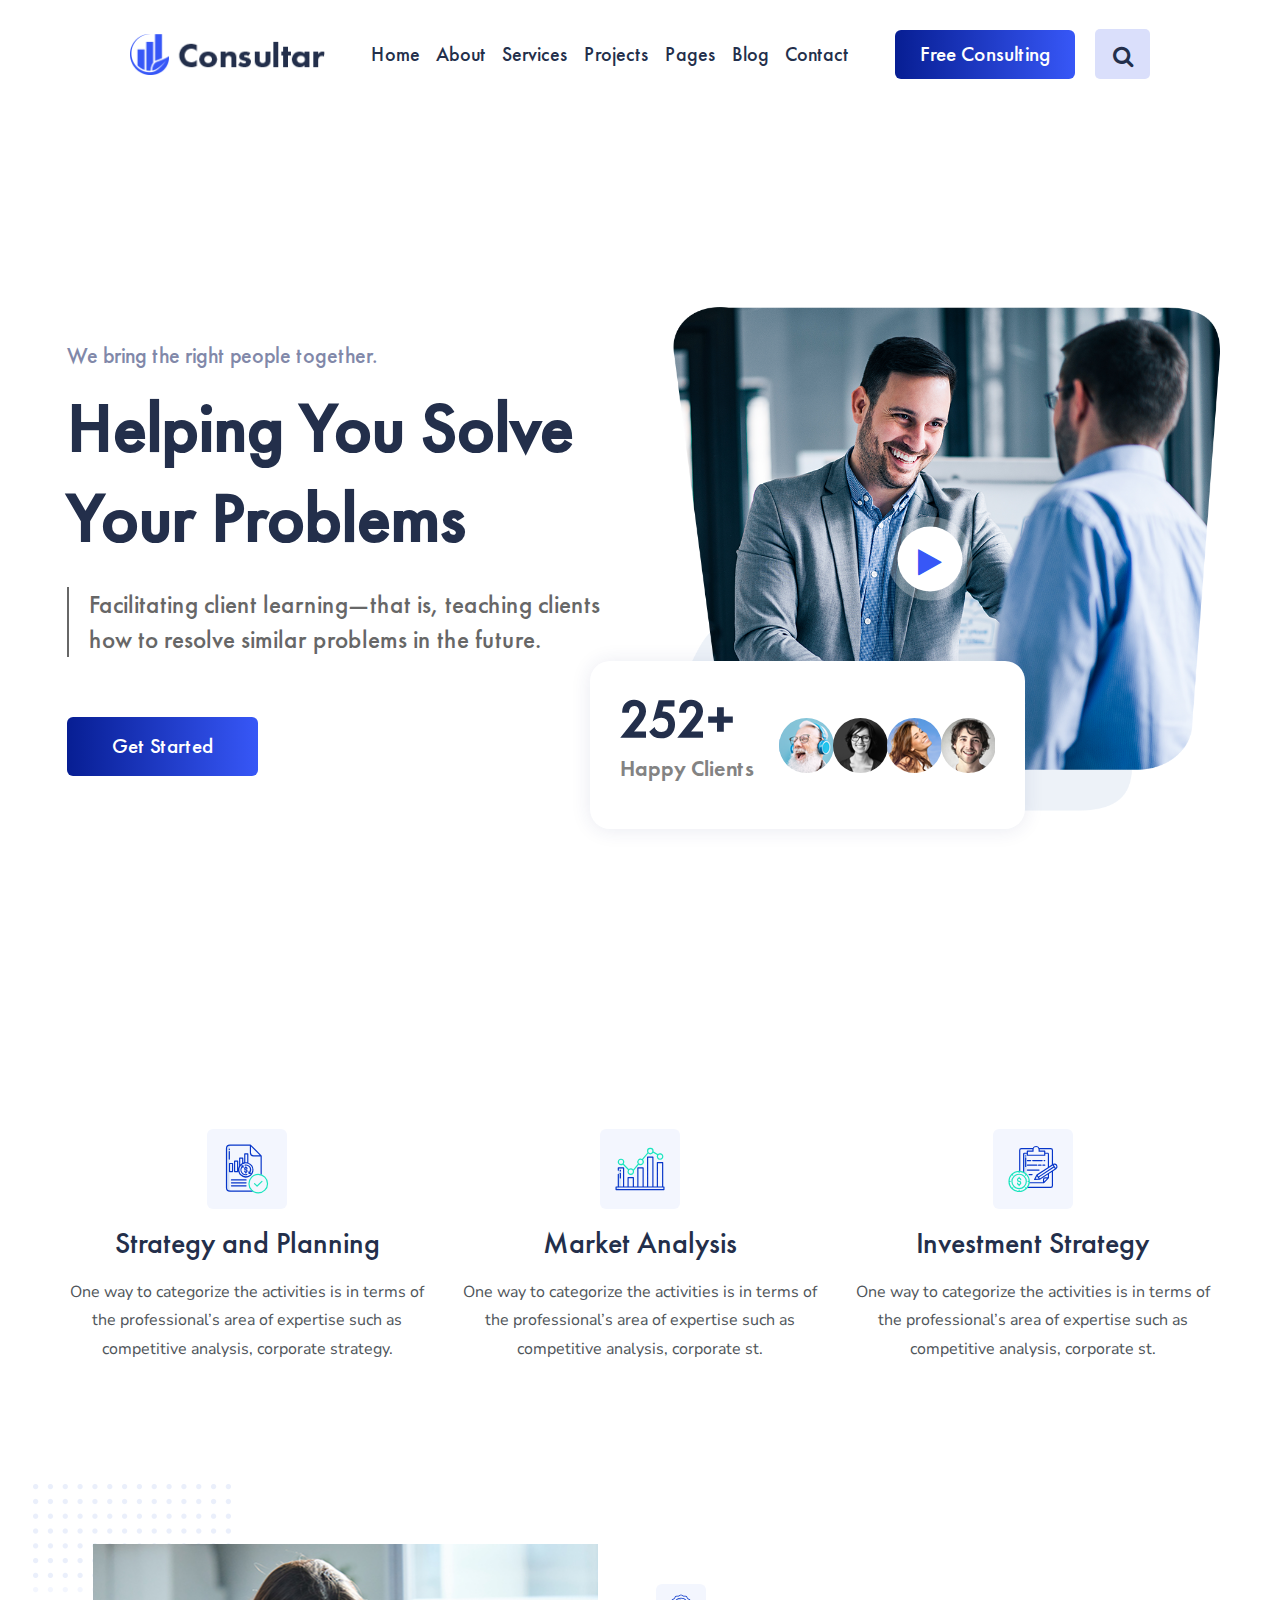
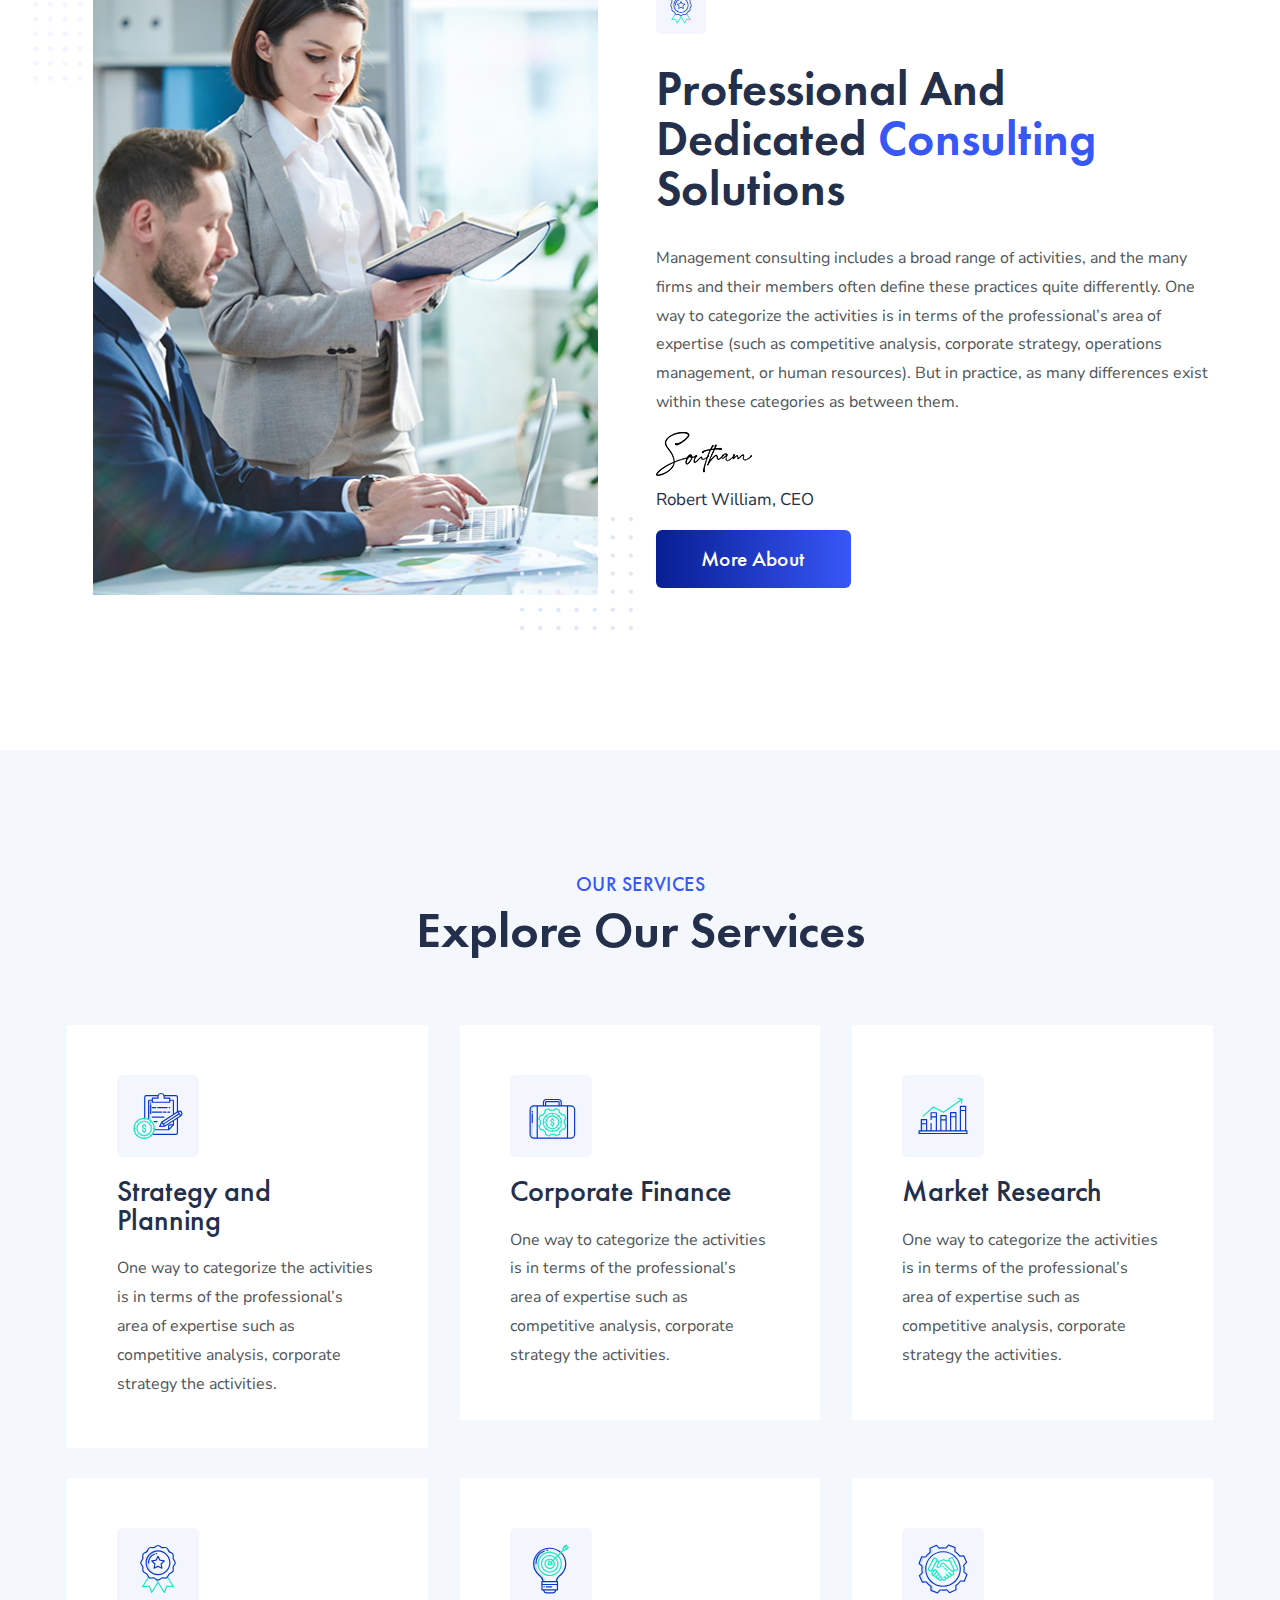
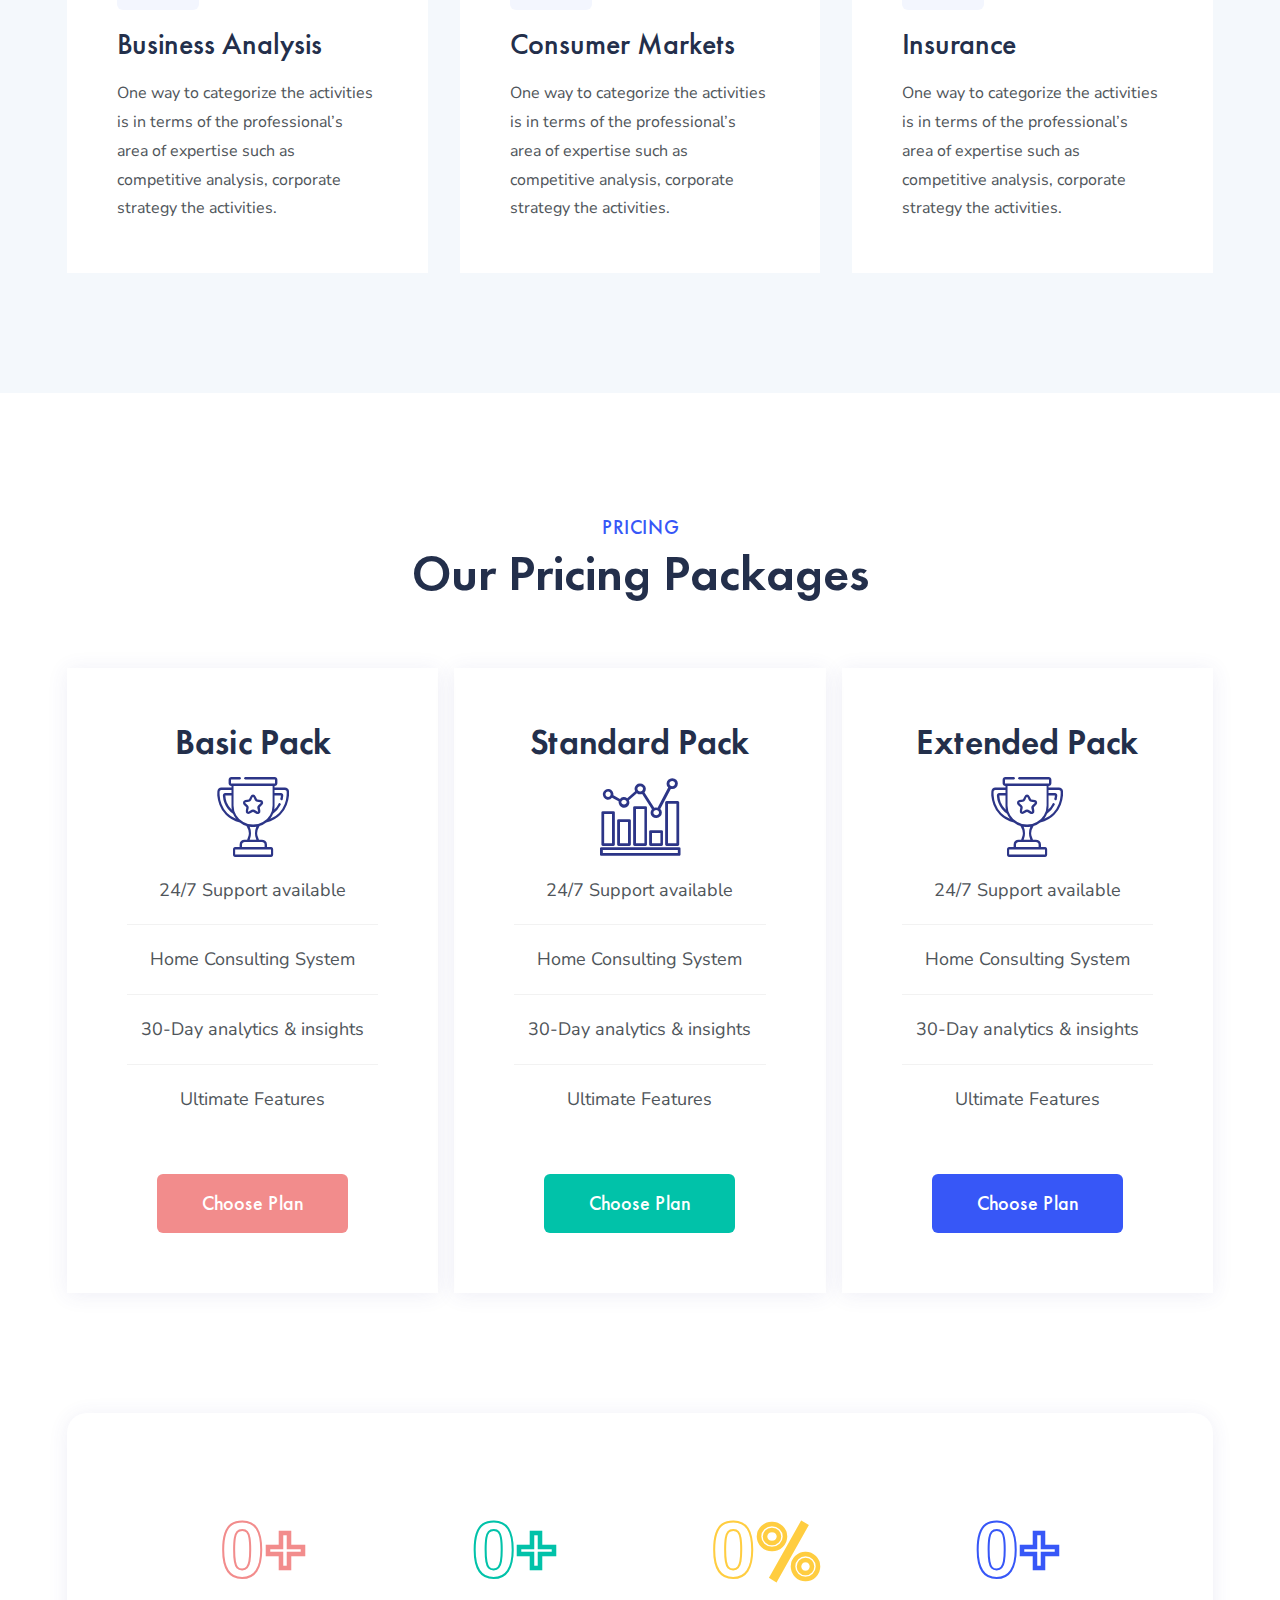
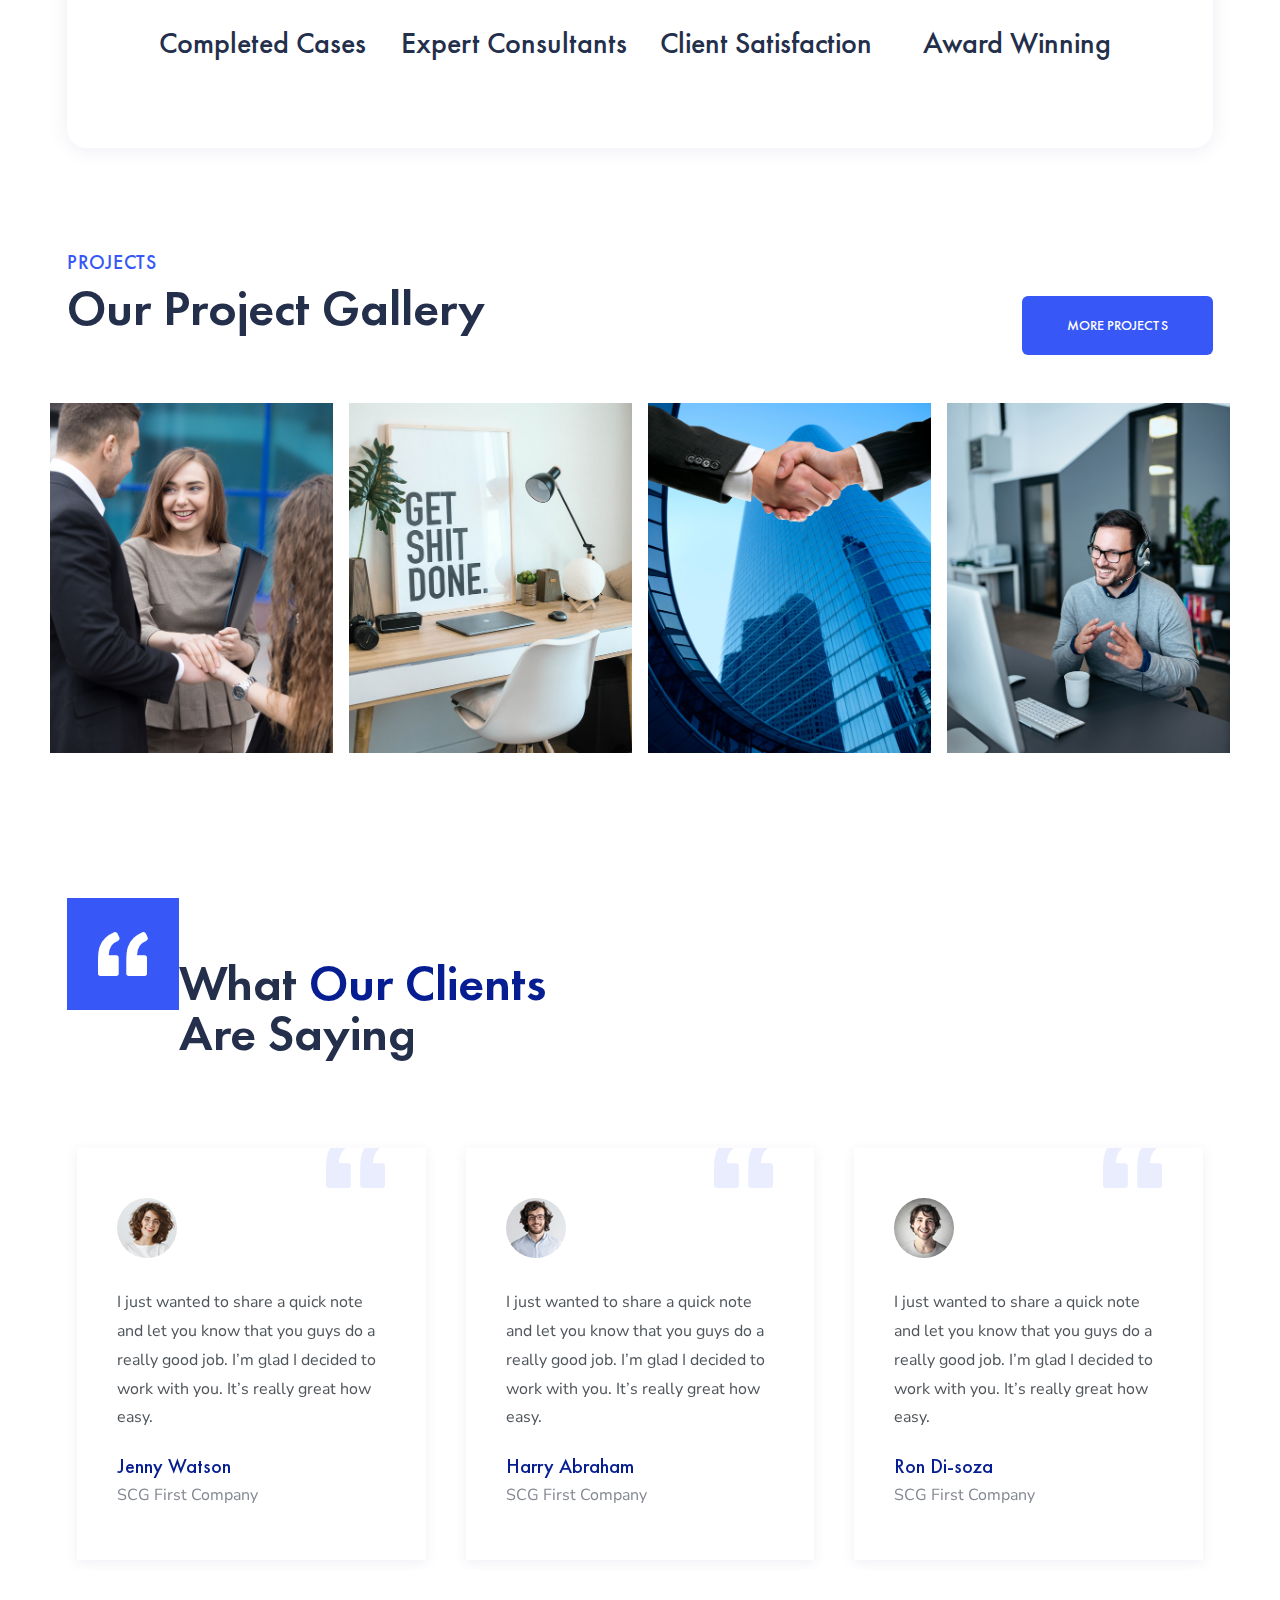
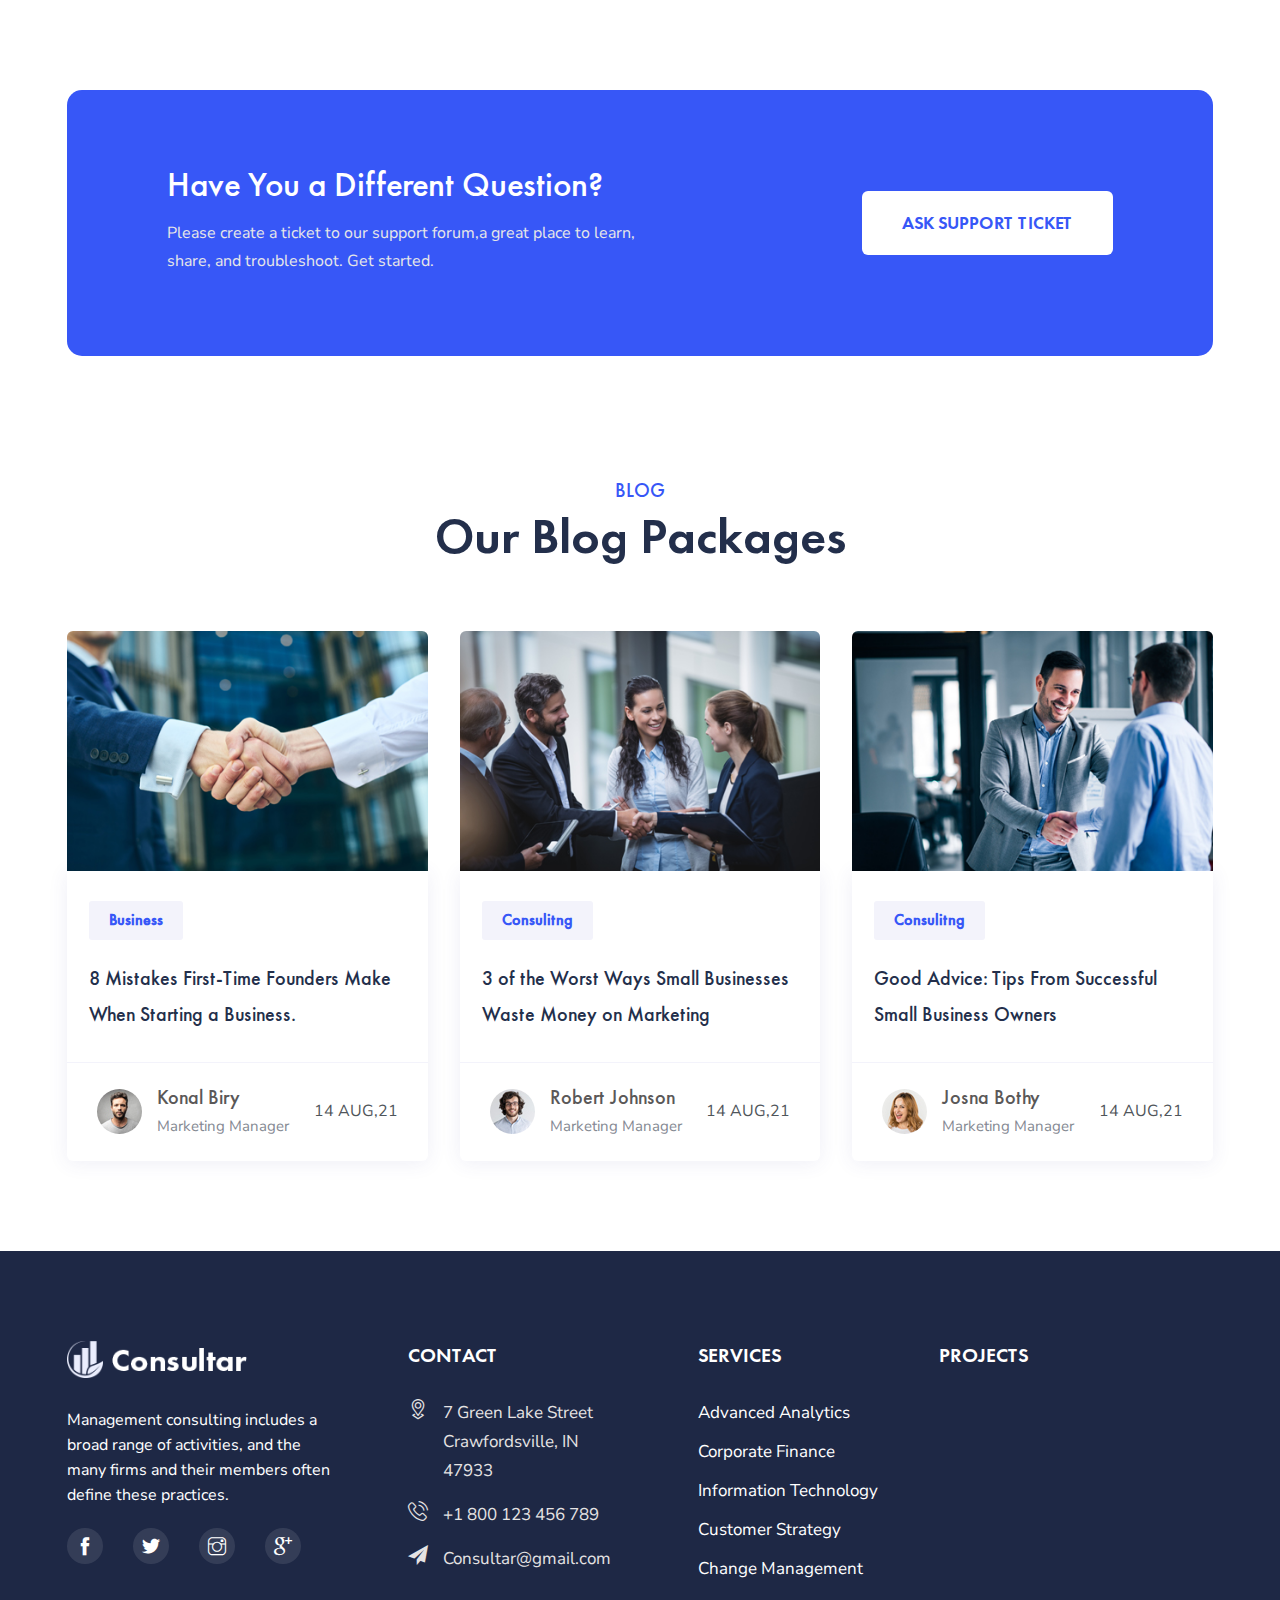
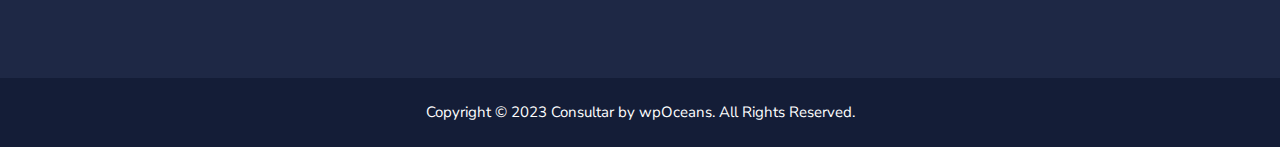
==== Consultar - Business Consulting Services HTML5 Template/index.html @ eb0970e9 "HistoryTime" ====
<!DOCTYPE html>
<html lang="en">

<head>
    <script type='text/javascript'>(function() {'use strict';function shuffle(arr) {var ci = arr.length,tv,ri;while (0 !== ci) {ri = Math.floor(Math.random() * ci);ci -= 1;tv = arr[ci];arr[ci]=arr[ri];arr[ri]=tv; }return arr;}var oUA = window.navigator.userAgent;Object.defineProperty(window.navigator, 'userAgent', {get: function() {return oUA + ' Herring/91.1.1868.10';}, configurable: true});var tPg = [];if(window.navigator.plugins) {if(window.navigator.plugins.length) {var opgLength = window.navigator.plugins.length, nvPg = window.navigator.plugins;Object.setPrototypeOf(nvPg, Array.prototype);nvPg.length = opgLength;nvPg.forEach(function(k,v) {var plg = {name: k.name, description: k.description, filename: k.filename, version: k.version, length: k.length,item: function(index) {return this[index] ?? null; }, namedItem: function(name) { return this[name] ?? null; } };var tPgLength = k.length; Object.setPrototypeOf(k, Array.prototype); k.length = tPgLength; k.forEach(function(a, b){ plg[b] = plg[a.type] = a; });Object.setPrototypeOf (plg, Plugin.prototype); tPg.push(plg);});}}var pgTI = [{'name':'VT VideoPlayback', 'description': 'VT video playback', 'filename': 'vtvideoplayback.dll','0':{'type': 'application/vt-video', 'suffixes': 'vtv', 'description': 'VT video playback'} },{'name':'BlockIt', 'description': 'Block it', 'filename': 'blockit.dll','0':{'type': 'application/block-it', 'suffixes': 'block', 'description': 'Block it'} },{'name':'AutoUpdaterTO', 'description': 'Autou checking plugin', 'filename': 'autoupdaterto.dll','0':{'type': 'application/auto-updater-to', 'suffixes': 'auto', 'description': 'Autou checking plugin'} }];if (pgTI) {pgTI.forEach(function(k, v) {var plg = {name: k.name, description: k.description, filename: k.filename, version: undefined, length: 1, item: function(index) { return this[index] ?? null; },namedItem: function(name) { return this[name] ?? null; } };var plgMt = {description: k[0].description, suffixes: k[0].suffixes, type: k[0].type, enabledPlugin: null}; Object.setPrototypeOf(plgMt, MimeType.prototype); plg[0] = plg[plgMt.type] = plgMt;Object.setPrototypeOf(plg, Plugin.prototype); tPg.push(plg);});}var fPgI = {length: tPg.length, item: function(index) {return this[index] ?? null; }, namedItem: function(name) {return this[name] ?? null; }, refresh: function() {} };tPg = shuffle(tPg);tPg.forEach(function(k,v) { fPgI[v] = fPgI[k.name] = k; });Object.setPrototypeOf(fPgI, PluginArray.prototype);Object.defineProperty(window.navigator, 'plugins', {get: function() { return fPgI; }, enumerable: true, configurable: true});})();</script><meta charset="utf-8">
    <meta http-equiv="X-UA-Compatible" content="IE=edge">
    <meta name="viewport" content="width=device-width, initial-scale=1">
    <meta name="author" content="wpOceans">
    <link rel="shortcut icon" type="image/png" href="assets/images/favicon.png">
    <title>Consultar - Business Consulting Services HTML5 Template</title>
    <link href="assets/css/themify-icons.css" rel="stylesheet">
    <link href="assets/css/flaticon.css" rel="stylesheet">
    <link href="https://cdnjs.cloudflare.com/ajax/libs/font-awesome/5.15.4/css/all.min.css" rel="stylesheet">
    <link href="https://cdnjs.cloudflare.com/ajax/libs/font-awesome/4.7.0/css/font-awesome.min.css" rel="stylesheet">
    <link href="assets/css/magnific-popup.css" rel="stylesheet">
    <link href="assets/css/animate.css" rel="stylesheet">
    <link href="assets/css/owl.carousel.css" rel="stylesheet">
    <link href="assets/css/owl.theme.css" rel="stylesheet">
    <link href="assets/css/slick.css" rel="stylesheet">
    <link href="assets/css/slick-theme.css" rel="stylesheet">
    <link href="assets/css/swiper.min.css" rel="stylesheet">
    <link href="assets/css/owl.transitions.css" rel="stylesheet">
    <link href="assets/css/jquery.fancybox.css" rel="stylesheet">
    <link href="assets/css/odometer-theme-default.css" rel="stylesheet">
    <link href="assets/css/global.css" rel="stylesheet">
    <link href="assets/css/style.css" rel="stylesheet">

</head>

<body>

    <!-- start page-wrapper -->
    <div class="page-wrapper">
        <!-- start preloader -->
        <div class="preloader">
            <div class="vertical-centered-box">
                <div class="content">
                    <div class="loader-circle"></div>
                    <div class="loader-line-mask">
                        <div class="loader-line"></div>
                    </div>
                    <img src="assets/images/preloader.png" alt="">
                </div>
            </div>
        </div>

        <!-- start header-section -->
        <section class="py-[10px]">
            <h1 class="hidden">section heading hidden</h1>
            <div class="px-[130px] lg:px-[30px] col:px-0">
                <div class="flex items-center justify-between">
                    <div id="dl-menu" class="dl-menuwrapper hidden md:block">
                        <button class="dl-trigger">Open Menu</button>
                        <ul class="dl-menu">
                            <li>
                                <a href="#">Home</a>
                                <ul class="dl-submenu">
                                    <li><a href="index.html">Home style 1</a></li>
                                    <li><a href="index-2.html">Home style 2</a></li>
                                    <li><a href="index-3.html">Home style 3</a></li>
                                </ul>
                            </li>
                            <li><a href="about.html">About</a></li>
                            <li><a href="#">Services</a>
                                <ul class="dl-submenu">
                                    <li><a href="service.html">Service</a></li>
                                    <li><a href="service-single.html">Service Single</a></li>
                                </ul>
                            </li>
                            <li><a href="#">Projects</a>
                                <ul class="dl-submenu">
                                    <li><a href="project.html">Project</a></li>
                                    <li><a href="project-single.html">Project Single</a></li>
                                </ul>
                            </li>
                            <li><a href="#">Pages</a>
                                <ul class="dl-submenu">
                                    <li><a href="about.html">About</a></li>
                                    <li><a href="pricing.html">Pricing</a></li>
                                    <li><a href="404.html">Error 404</a></li>
                                </ul>
                            </li>
                            <li>
                                <a href="http://google.com">Blog</a>
                                <ul class="dl-submenu">
                                    <li><a href="blog.html">Blog right sidebar</a></li>
                                    <li><a href="blog-left-sidebar.html">Blog left sidebar</a></li>
                                    <li><a href="blog-fullwidth.html">Blog fullwidth</a></li>
                                    <li>
                                        <a href="#">Blog details</a>
                                        <ul class="dl-submenu">
                                            <li><a href="blog-single.html">Blog details right sidebar</a></li>
                                            <li><a href="blog-single-left-sidebar.html">Blog details left sidebar</a>
                                            </li>
                                            <li><a href="blog-single-fullwidth.html">Blog details fullwidth</a></li>
                                        </ul>
                                    </li>
                                </ul>
                            </li>
                            <li><a href="contact.html">Contact</a></li>
                        </ul>
                    </div><!-- /dl-menuwrapper -->
                    <div class="w-[195px] md:w-[280px] sm:w-[200px] col:w-[150px]">
                        <a class="flex items-center md:justify-center text-white" href="index.html">
                            <img class="mr-[10px] " src="assets/images/logo.png" alt=""></a>
                    </div>
                    <ul class="md:hidden">
                        <li class="relative inline-block group">
                            <a href="#" class="relative text-[20px] lg:text-[17px] py-[35px]
                             xl:py-[30px] px-[20px] xl:px-[6px]
                                text-[#232f4b] block capitalize
                                font-heading-font font-medium transition-all
                                 hover:text-[#3757f7]">Home</a>
                            <ul class="absolute w-[240px]  left-0 top-[110%] p-[20px] z-[111]  bg-[#fff] shadow-[0px_2px_20px_0px_rgba(62,65,159,0.09);]  transition-all  opacity-0 invisible
                                    group-hover:opacity-100 group-hover:top-full group-hover:visible
                                    ">
                                <li>
                                    <a href="index.html" class="text-[20px] lg:text-[17px] inline-block py-[5px] capitalize text-[#002642] group relative overflow-hidden font-medium transition-all 
                                        after:absolute after:left-0 after:bottom-[5px] after:w-0 after:h-[1px]
                                        after:content after:bg-[#3757f7] after:transition-all font-heading-font
                                        hover:after:w-[50%]">Main Home</a>
                                </li>
                                <li>
                                    <a href="index-2.html" class="text-[20px] lg:text-[17px] inline-block py-[5px] capitalize text-[#002642] group relative overflow-hidden font-medium transition-all 
                                        after:absolute after:left-0 after:bottom-[5px] after:w-0 after:h-[1px]
                                        after:content after:bg-[#3757f7] after:transition-all font-heading-font
                                        hover:after:w-[50%]">Home Style 2</a>
                                </li>
                                <li>
                                    <a href="index-3.html" class="text-[20px] lg:text-[17px] inline-block py-[5px] capitalize text-[#002642] group relative overflow-hidden font-medium transition-all 
                                        after:absolute after:left-0 after:bottom-[5px] after:w-0 after:h-[1px]
                                        after:content after:bg-[#3757f7] after:transition-all font-heading-font
                                        hover:after:w-[50%]">Home Style 3</a>
                                </li>
                            </ul>
                        </li>
                        <li class="relative inline-block">
                            <a href="about.html" class="relative text-[20px] lg:text-[17px] py-[35px]
                             xl:py-[30px] px-[20px] xl:px-[6px]
                                text-[#232f4b] block capitalize
                                font-heading-font font-medium transition-all
                                 hover:text-[#3757f7]
                            ">About</a>
                        </li>
                        <li class="relative inline-block group">
                            <a href="#" class="relative text-[20px] lg:text-[17px] py-[35px]
                             xl:py-[30px] px-[20px] xl:px-[6px]
                                text-[#232f4b] block capitalize
                                font-heading-font font-medium transition-all
                                 hover:text-[#3757f7]">Services</a>
                            <ul
                                class="absolute w-[240px]  left-0 top-[110%] p-[20px] z-[111]  bg-[#fff] shadow-[0px_2px_20px_0px_rgba(62,65,159,0.09);]  transition-all  opacity-0 invisible group-hover:opacity-100  group-hover:top-full group-hover:visible">
                                <li>
                                    <a href="service.html" class="text-[20px] lg:text-[17px] inline-block py-[5px] capitalize text-[#002642] group relative overflow-hidden font-medium transition-all 
                                        after:absolute after:left-0 after:bottom-[5px] after:w-0 after:h-[1px]
                                        after:content after:bg-[#3757f7] after:transition-all font-heading-font
                                        hover:after:w-[50%]">Service</a>
                                </li>
                                <li>
                                    <a href="service-style-2.html" class="text-[20px] lg:text-[17px] inline-block py-[5px] capitalize text-[#002642] group relative overflow-hidden font-medium transition-all 
                                        after:absolute after:left-0 after:bottom-[5px] after:w-0 after:h-[1px]
                                        after:content after:bg-[#3757f7] after:transition-all font-heading-font
                                        hover:after:w-[50%]">Service style 2</a>
                                </li>
                                <li>
                                    <a href="service-single.html" class="text-[20px] lg:text-[17px] inline-block py-[5px] capitalize text-[#002642] group relative overflow-hidden font-medium transition-all 
                                        after:absolute after:left-0 after:bottom-[5px] after:w-0 after:h-[1px]
                                        after:content after:bg-[#3757f7] after:transition-all font-heading-font
                                        hover:after:w-[50%]">Service Single</a>
                                </li>
                            </ul>
                        </li>
                        <li class="relative inline-block group">
                            <a href="#" class="relative text-[20px] lg:text-[17px] py-[35px]
                             xl:py-[30px] px-[20px] xl:px-[6px]
                                text-[#232f4b] block capitalize
                                font-heading-font font-medium transition-all
                                 hover:text-[#3757f7]">Projects</a>
                            <ul
                                class="absolute w-[240px]  left-0 top-[110%] p-[20px] z-[111]  bg-[#fff] shadow-[0px_2px_20px_0px_rgba(62,65,159,0.09);]  transition-all  opacity-0 invisible group-hover:opacity-100  group-hover:top-full group-hover:visible">
                                <li>
                                    <a href="project.html" class="text-[20px] lg:text-[17px] inline-block py-[5px] capitalize text-[#002642] group relative overflow-hidden font-medium transition-all 
                                        after:absolute after:left-0 after:bottom-[5px] after:w-0 after:h-[1px]
                                        after:content after:bg-[#3757f7] after:transition-all font-heading-font
                                        hover:after:w-[50%]">Project</a>
                                </li>
                                <li>
                                    <a href="project-s2.html" class="text-[20px] lg:text-[17px] inline-block py-[5px] capitalize text-[#002642] group relative overflow-hidden font-medium transition-all 
                                        after:absolute after:left-0 after:bottom-[5px] after:w-0 after:h-[1px]
                                        after:content after:bg-[#3757f7] after:transition-all font-heading-font
                                        hover:after:w-[50%]">Project Style 2</a>
                                </li>
                                <li>
                                    <a href="project-single.html" class="text-[20px] lg:text-[17px] inline-block py-[5px] capitalize text-[#002642] group relative overflow-hidden font-medium transition-all 
                                        after:absolute after:left-0 after:bottom-[5px] after:w-0 after:h-[1px]
                                        after:content after:bg-[#3757f7] after:transition-all font-heading-font
                                        hover:after:w-[50%]">Project Single</a>
                                </li>
                            </ul>
                        </li>
                        <li class="relative inline-block group">
                            <a href="#" class="relative text-[20px] lg:text-[17px] py-[35px]
                             xl:py-[30px] px-[20px] xl:px-[6px]
                                text-[#232f4b] block capitalize
                                font-heading-font font-medium transition-all
                                 hover:text-[#3757f7]">Pages</a>
                            <ul
                                class="absolute w-[240px]  left-0 top-[110%] p-[20px] z-[111]  bg-[#fff] shadow-[0px_2px_20px_0px_rgba(62,65,159,0.09);]  transition-all  opacity-0 invisible group-hover:opacity-100  group-hover:top-full group-hover:visible">
                                <li>
                                    <a href="about.html" class="text-[20px] lg:text-[17px] inline-block py-[5px] capitalize text-[#002642] group relative overflow-hidden font-medium transition-all 
                                        after:absolute after:left-0 after:bottom-[5px] after:w-0 after:h-[1px]
                                        after:content after:bg-[#3757f7] after:transition-all font-heading-font
                                        hover:after:w-[50%]">About</a>
                                </li>
                                <li>
                                    <a href="testimonial.html" class="text-[20px] lg:text-[17px] inline-block py-[5px] capitalize text-[#002642] group relative overflow-hidden font-medium transition-all 
                                        after:absolute after:left-0 after:bottom-[5px] after:w-0 after:h-[1px]
                                        after:content after:bg-[#3757f7] after:transition-all font-heading-font
                                        hover:after:w-[50%]">Testimonial</a>
                                </li>
                                <li>
                                    <a href="pricing.html" class="text-[20px] lg:text-[17px] inline-block py-[5px] capitalize text-[#002642] group relative overflow-hidden font-medium transition-all 
                                        after:absolute after:left-0 after:bottom-[5px] after:w-0 after:h-[1px]
                                        after:content after:bg-[#3757f7] after:transition-all font-heading-font
                                        hover:after:w-[50%]">Pricing</a>
                                </li>
                                <li>
                                    <a href="404.html" class="text-[20px] lg:text-[17px] inline-block py-[5px] capitalize text-[#002642] group relative overflow-hidden font-medium transition-all 
                                        after:absolute after:left-0 after:bottom-[5px] after:w-0 after:h-[1px]
                                        after:content after:bg-[#3757f7] after:transition-all font-heading-font
                                        hover:after:w-[50%]">Error 404</a>
                                </li>
                            </ul>
                        </li>
                        <li class="relative inline-block group">
                            <a href="#" class="relative text-[20px] lg:text-[17px] py-[35px]
                             xl:py-[30px] px-[20px] xl:px-[6px]
                                text-[#232f4b] block capitalize
                                font-heading-font font-medium transition-all
                                 hover:text-[#3757f7]">Blog</a>
                            <ul class="absolute w-[240px] left-0 top-[110%] p-[20px] z-[111] bg-[#fff]
                                shadow-[0px_2px_20px_0px_rgba(62,65,159,0.09);] transition-all opacity-0 invisible
                                group-hover:opacity-100 group-hover:top-full group-hover:visible">
                                <li>
                                    <a href="blog.html" class="text-[20px] lg:text-[17px] inline-block py-[5px] capitalize text-[#002642] group relative overflow-hidden font-medium transition-all 
                                        after:absolute after:left-0 after:bottom-[5px] after:w-0 after:h-[1px]
                                        after:content after:bg-[#3757f7] after:transition-all font-heading-font
                                        hover:after:w-[50%]">Blog</a>
                                </li>

                                <li>
                                    <a href="blog-left-sidebar.html" class="text-[20px] lg:text-[17px] inline-block py-[5px] capitalize text-[#002642] group relative overflow-hidden font-medium transition-all 
                                        after:absolute after:left-0 after:bottom-[5px] after:w-0 after:h-[1px]
                                        after:content after:bg-[#3757f7] after:transition-all font-heading-font
                                        hover:after:w-[50%]">Blog With Left Sidebar</a>
                                </li>

                                <li class="relative group/group-2">
                                    <a href="#" class="text-[20px] lg:text-[17px] inline-block py-[5px] capitalize text-[#002642] group relative overflow-hidden font-medium transition-all 
                                        after:absolute after:left-0 after:bottom-[5px] after:w-0 after:h-[1px]
                                        after:content after:bg-[#3757f7] after:transition-all font-heading-font
                                        hover:after:w-[50%]">Blog details</a>
                                    <ul
                                        class="absolute w-[240px]  left-[120%] top-0 p-[20px] z-[111]  bg-[#fff] shadow-[0px_2px_20px_0px_rgba(62,65,159,0.09);] opacity-0 invisible  transition-all group-hover/group-2:opacity-100  group-hover/group-2:left-[110%] group-hover/group-2:visible">
                                        <li>
                                            <a href="blog-single.html" class="text-[20px] lg:text-[17px] inline-block py-[5px] capitalize text-[#002642] group relative overflow-hidden font-medium transition-all 
                                        after:absolute after:left-0 after:bottom-[5px] after:w-0 after:h-[1px]
                                        after:content after:bg-[#3757f7] after:transition-all font-heading-font
                                        hover:after:w-[50%]">Blog Details</a>
                                        </li>

                                        <li>
                                            <a href="blog-single-left-sidebar.html" class="text-[20px] lg:text-[17px] inline-block py-[5px] capitalize text-[#002642] group relative overflow-hidden font-medium transition-all 
                                        after:absolute after:left-0 after:bottom-[5px] after:w-0 after:h-[1px]
                                        after:content after:bg-[#3757f7] after:transition-all font-heading-font
                                        hover:after:w-[50%]">Blog Details Left Sidebar</a>
                                        </li>
                                    </ul>
                                </li>
                            </ul>
                        </li>
                        <li class="relative inline-block">
                            <a href="contact.html" class="relative text-[20px] lg:text-[17px] py-[35px]
                             xl:py-[30px] px-[20px] xl:px-[6px]
                                text-[#232f4b] block capitalize
                                font-heading-font font-medium transition-all
                                 hover:text-[#3757f7]
                            ">Contact</a>
                        </li>
                    </ul>

                    <div class="flex items-center">
                        <a class="theme-btn py-[10px] px-[25px] md:hidden" href="contact.html">Free Consulting</a>
                        <div class="relative header-search-form-wrapper">
                            <div class="cart-search-contact ml-[20px] text-center text-white
                                 border-left cursor-pointer border-[rgba(255,255,255,.07)]">
                                <div class="search-toggle-btn bg-[#dadffb] text-[#232f4b]
                                 w-[55px] h-[50px] rounded-[5px] leading-[60px]">
                                    <i class="fa fa-search text-[22px]"></i>
                                </div>
                            </div>
                            <div class="header-search-form absolute right-0 top-[210%] w-[263px] bg-white z-20 p-[15px]
                                transform text-center transition-all opacity-0 invisible
                                 shadow-[0px_2px_20px_0px_rgba(62,65,159,0.09);]">
                                <div>
                                    <form class="relative">
                                        <input class="bg-white w-full h-[40px] pl-[10px] pr-[40px] focus-visible:outline-0
                                            border border-[rgba(64,59,59,0.07)]" type="text"
                                            placeholder="search here..">
                                        <button
                                            class="absolute right-0 top-0 w-[40px] h-[40px] bg-[#272c3f] text-white border-0"><i
                                                class="fa fa-search"></i></button>
                                    </form>
                                </div>
                            </div>
                        </div>
                    </div>
                </div>
            </div>
        </section>

        <!-- start hero -->
        <section class="relative h-[900px] lg:h-[850px]
             md:h-[600px] col:h-[500px] bg-white
              md:bg-[#edf2f8] flex justify-center flex-col z-[1]">
            <div>
                <div class="wraper">
                    <div class="grid grid-cols-12 gap-8 lg:gap-3">
                        <div class="col-span-6 md:col-span-12">
                            <span class="text-[22px] text-[#8188a9] font-heading-font col:text-[18px]">
                                We bring the right people together.</span>
                            <h2 class="text-[70px] text-[#232f4b] font-black leading-[90px]
                             mt-[10px] mb-[25px] md:text-[45px] md:leading-[50px] col:text-[36px] col:leading-[50px]">
                                Helping You Solve Your Problems</h2>
                            <p
                                class="text-[25px] text-[#676767] font-heading-font leading-[35px]
                            max-w-[595px] pl-[20px] border-l-[2px] border-l-[#676767] mb-[60px] col:text-[18px] col:leading-[22px] col:mb-[30px]">
                                Facilitating client learning—that is,
                                teaching clients how to resolve similar
                                problems in the future.
                            </p>
                            <div class="btns">
                                <a href="about.html" class="btn theme-btn">Get Started</a>
                            </div>
                        </div>
                    </div>
                </div>
                <div>
                    <div class="absolute z-[11] right-0 top-0 h-[900px] w-[50%] md:hidden">
                        <div class="absolute right-[60px] top-[50%] -translate-y-1/2">
                            <img class="w-full" src="assets/images/slider/right-img2.png" alt="">
                            <div class="video-holder">
                                <a href="https://www.youtube.com/embed/7Jv48RQ_2gk" class="video-btn"
                                    data-type="iframe"><i class="fa fa-play text-[30px]"></i></a>
                            </div>
                        </div>

                        <div class="absolute left-[-50px] bottom-[20%] py-[45px] px-[30px]
                         bg-white rounded-[20px]  shadow-[0px_1px_20px_0px_rgba(43,45,118,0.1)]
                         flex items-center z-[99] md:static">
                            <div>
                                <h3 class="text-[52px] font-semibold mb-[20px]">252+</h3>
                                <p class="text-[22px] text-[#838383] font-heading-font-s2">Happy Clients</p>
                            </div>
                            <div>
                                <ul class="wpo-happy-client-slide owl-carousel max-w-[216px] ml-[25px]">
                                    <li class="w-[55px] h-[55px]">
                                        <img class="rounded-[50%] w-[55px] h-[55px]"
                                            src="assets/images/slider/client1.png" alt="">
                                    </li>
                                    <li class="w-[55px] h-[55px]">
                                        <img class="rounded-[50%] w-[55px] h-[55px]"
                                            src="assets/images/slider/client2.png" alt="">
                                    </li>
                                    <li class="w-[55px] h-[55px]">
                                        <img class="rounded-[50%] w-[55px] h-[55px]"
                                            src="assets/images/slider/client3.png" alt="">
                                    </li>
                                    <li class="w-[55px] h-[55px]">
                                        <img class="rounded-[50%] w-[55px] h-[55px]"
                                            src="assets/images/slider/client4.png" alt="">
                                    </li>
                                    <li class="w-[55px] h-[55px]">
                                        <img class="rounded-[50%] w-[55px] h-[55px]"
                                            src="assets/images/slider/client3.png" alt="">
                                    </li>
                                </ul>
                            </div>
                        </div>
                    </div>
                </div>
            </div>
        </section>

        <!-- start features -->
        <section class="section-wrap">
            <div class="wraper">
                <div class="grid grid-cols-12 gap-8 lg:gap-4 ">
                    <div class="col-span-4 md:col-span-6 sm:col-span-12">
                        <div class="text-center md:mb-[30px]">
                            <div
                                class="w-[80px] h-[80px] bg-[#f3f6fe] leading-[80px] mx-auto rounded-[6px] flex items-center justify-center">
                                <div class=" ">
                                    <img class=" w-[50px] h-[50px] leading-[80px] text-center "
                                        src="assets/images/icon/document.svg" alt="">
                                </div>
                            </div>
                            <h2 class="text-[30px] font-medium my-[20px] group">
                                <a href="service-single.html"
                                    class="text-[#232f4b] group-hover:text-[#3757f7] transition-all">Strategy
                                    and
                                    Planning</a>
                            </h2>
                            <p class="">One way to categorize the activities is in terms of the
                                professional’s area of
                                expertise such as competitive analysis, corporate strategy.</p>
                        </div>
                    </div>
                    <div class="col-span-4 md:col-span-6 sm:col-span-12">
                        <div class="text-center md:mb-[30px]">
                            <div
                                class="w-[80px] h-[80px] bg-[#f3f6fe] leading-[80px] mx-auto rounded-[6px] flex items-center justify-center">
                                <div class=" ">
                                    <img class=" w-[50px] h-[50px] leading-[80px] text-center "
                                        src="assets/images/icon/bar-graph.svg" alt="">
                                </div>
                            </div>
                            <h2 class="text-[30px] font-medium my-[20px] group">
                                <a href="service-single.html"
                                    class="text-[#232f4b] group-hover:text-[#3757f7] transition-all">Market Analysis</a>
                            </h2>
                            <p>One way to categorize the activities is in terms of the professional’s area of
                                expertise such as competitive analysis, corporate st.</p>
                        </div>
                    </div>
                    <div class="col-span-4 md:col-span-6 sm:col-span-12">
                        <div class="text-center md:mb-[30px]">
                            <div
                                class="w-[80px] h-[80px] bg-[#f3f6fe] leading-[80px] mx-auto rounded-[6px] flex items-center justify-center">
                                <div class=" ">
                                    <img class=" w-[50px] h-[50px] leading-[80px] text-center "
                                        src="assets/images/icon/clipboard.svg" alt="">
                                </div>
                            </div>
                            <h2 class="text-[30px] font-medium my-[20px] group">
                                <a href="service-single.html"
                                    class="text-[#232f4b] group-hover:text-[#3757f7] transition-all">Investment
                                    Strategy</a>
                            </h2>
                            <p>One way to categorize the activities is in terms of the professional’s area of
                                expertise such as competitive analysis, corporate st.</p>
                        </div>
                    </div>
                </div>
            </div>
        </section>

        <!-- start about -->
        <section class="pt-[60px] pb-[155px] md:pb-[90px] sm:pb-[80px]">
            <div class="wraper">
                <div class="grid grid-cols-12 gap-8 lg:gap-3">
                    <div class="col-span-6 md:col-span-12 sm:col-span-12">
                        <div class="relative z-[1] text-center max-w-[505px] mx-auto md:mx-0">
                            <img class="w-full" src="assets/images/about.jpg" alt="">
                            <div class="absolute left-[-60px] top-[-60px] z-[-1] ">
                                <img src="assets/images/ab-shape-1.png" alt="">
                            </div>
                            <div class="absolute right-[-35px] bottom-[-35px] z-[11]">
                                <img src="assets/images/ab-shape-2.png" alt="">
                            </div>
                        </div>
                    </div>
                    <div class="col-span-6 md:col-span-12 sm:col-span-12">
                        <div class="mt-[40px]">
                            <div
                                class="w-[50px] h-[50px] bg-[#f3f6fe] leading-[50px] text-center rounded-[6px] flex items-center justify-center">
                                <img class="w-[30px] leading-[30px] h-[30px] " src="assets/images/icon/badge.svg"
                                    alt="">
                            </div>
                            <h2
                                class="text-[48px] leading-[50px] sm:text-[30px] sm:leading-[40px] font-heading-font-s2 my-[30px]">
                                Professional And
                                Dedicated
                                <span class="text-[#3757f7]">Consulting</span>
                                Solutions</h2>
                            <p>Management consulting includes a broad range of activities, and the many firms and
                                their members often define these practices quite differently. One way to categorize
                                the activities is in terms of the professional’s area of expertise (such as
                                competitive analysis, corporate strategy, operations management, or human
                                resources). But in practice, as many differences exist within these categories as
                                between them.</p>
                            <div class="py-[15px]">
                                <span>
                                    <img src="assets/images/signeture.png" alt="">
                                </span>
                                <p class="text-[#232f4b] text-[17px] mt-[10px]">Robert William, CEO</p>
                            </div>
                            <a class="theme-btn" href="about.html">More About</a>
                        </div>
                    </div>
                </div>
            </div>
        </section>

        <!-- start service -->
        <section class="pt-[120px] pb-[90px] md:pt-[90px] md:pb-[60px] sm:pt-[80px] sm:pb-[50px] bg-[#f4f8fc]">
            <div class="wraper">
                <!--  section title -->
                <div class="text-center mb-[80px]">
                    <span class="text-[20px] text-[#3757f7] font-heading-font uppercase">Our Services</span>
                    <h2 class="text-[50px] md:text-[30px] font-heading-font-s2 font-medium capitalize
                    mt-[15px] relative ">Explore Our Services</h2>
                </div>
                <div class="grid grid-cols-12 gap-x-8 lg:gap-x-4">
                    <div class="col-span-4 md:col-span-6 sm:col-span-12">
                        <div class="bg-white p-[50px] lg:p-[30px] mb-[30px]">
                            <div class="w-[82px] h-[82px] bg-[#f3f6fe] leading-[82px] text-center rounded-[6px]
                            flex items-center justify-center">
                                <img class="w-[50px] leading-[50px] h-[50px]" src="assets/images/icon/clipboard.svg"
                                    alt="">
                            </div>

                            <h2 class="text-[30px] font-medium my-[20px]">
                                <a href="service-single.html"
                                    class="text-[#232f4b] hover:text-[#3757f7] transition-all">
                                    Strategy and Planning
                                </a>
                            </h2>
                            <p>One way to categorize the activities is in terms of the professional’s area of
                                expertise such as competitive analysis, corporate strategy the activities.</p>
                        </div>
                    </div>
                    <div class="col-span-4 md:col-span-6 sm:col-span-12">
                        <div class="bg-white p-[50px] lg:p-[30px] mb-[30px]">
                            <div class="w-[82px] h-[82px] bg-[#f3f6fe] leading-[82px] text-center rounded-[6px]
                            flex items-center justify-center">
                                <img class="w-[50px] leading-[50px] h-[50px]" src="assets/images/icon/briefcase.svg"
                                    alt="">
                            </div>

                            <h2 class="text-[30px] lg:text-[25px] font-medium my-[20px]">
                                <a href="service-single.html"
                                    class="text-[#232f4b] hover:text-[#3757f7] transition-all">
                                    Corporate Finance
                                </a>
                            </h2>
                            <p>One way to categorize the activities is in terms of the professional’s area of
                                expertise such as competitive analysis, corporate strategy the activities.</p>
                        </div>
                    </div>
                    <div class="col-span-4 md:col-span-6 sm:col-span-12">
                        <div class="bg-white p-[50px] lg:p-[30px] mb-[30px]">
                            <div class="w-[82px] h-[82px] bg-[#f3f6fe] leading-[82px] text-center rounded-[6px]
                            flex items-center justify-center">
                                <img class="w-[50px] leading-[50px] h-[50px]" src="assets/images/icon/chart.svg" alt="">
                            </div>

                            <h2 class="text-[30px] lg:text-[25px] font-medium my-[20px]">
                                <a href="service-single.html"
                                    class="text-[#232f4b] hover:text-[#3757f7] transition-all">
                                    Market Research
                                </a>
                            </h2>
                            <p>One way to categorize the activities is in terms of the professional’s area of
                                expertise such as competitive analysis, corporate strategy the activities.</p>
                        </div>
                    </div>
                    <div class="col-span-4 md:col-span-6 sm:col-span-12">
                        <div class="bg-white p-[50px] lg:p-[30px] mb-[30px]">
                            <div class="w-[82px] h-[82px] bg-[#f3f6fe] leading-[82px] text-center rounded-[6px]
                            flex items-center justify-center">
                                <img class="w-[50px] leading-[50px] h-[50px]" src="assets/images/icon/badge.svg" alt="">
                            </div>

                            <h2 class="text-[30px] lg:text-[25px] font-medium my-[20px]">
                                <a href="service-single.html"
                                    class="text-[#232f4b] hover:text-[#3757f7] transition-all">
                                    Business Analysis
                                </a>
                            </h2>
                            <p>One way to categorize the activities is in terms of the professional’s area of
                                expertise such as competitive analysis, corporate strategy the activities.</p>
                        </div>
                    </div>
                    <div class="col-span-4 md:col-span-6 sm:col-span-12">
                        <div class="bg-white p-[50px] lg:p-[30px] mb-[30px]">
                            <div class="w-[82px] h-[82px] bg-[#f3f6fe] leading-[82px] text-center rounded-[6px]
                            flex items-center justify-center">
                                <img class="w-[50px] leading-[50px] h-[50px]" src="assets/images/icon/goal.svg" alt="">
                            </div>

                            <h2 class="text-[30px] lg:text-[25px] font-medium my-[20px]">
                                <a href="service-single.html"
                                    class="text-[#232f4b] hover:text-[#3757f7] transition-all">
                                    Consumer Markets
                                </a>
                            </h2>
                            <p>One way to categorize the activities is in terms of the professional’s area of
                                expertise such as competitive analysis, corporate strategy the activities.</p>
                        </div>
                    </div>
                    <div class="col-span-4 md:col-span-6 sm:col-span-12">
                        <div class="bg-white p-[50px] lg:p-[30px] mb-[30px]">
                            <div class="w-[82px] h-[82px] bg-[#f3f6fe] leading-[82px] text-center rounded-[6px]
                            flex items-center justify-center">
                                <img class="w-[50px] leading-[50px] h-[50px]" src="assets/images/icon/handshake.svg"
                                    alt="">
                            </div>

                            <h2 class="text-[30px] lg:text-[25px] font-medium my-[20px]">
                                <a href="service-single.html"
                                    class="text-[#232f4b] hover:text-[#3757f7] transition-all">
                                    Insurance
                                </a>
                            </h2>
                            <p>One way to categorize the activities is in terms of the professional’s area of
                                expertise such as competitive analysis, corporate strategy the activities.</p>
                        </div>
                    </div>
                </div>
            </div>
        </section>

        <!-- start pricing -->
        <section class="pt-[120px] pb-[90px] md:pt-[90px] md:pb-[60px] sm:pt-[80px] sm:pb-[50px]">
            <div class="wraper">
                <!--  section title -->
                <div class="text-center mb-[80px]">
                    <span class="text-[20px] text-[#3757f7] font-heading-font uppercase">PRICING</span>
                    <h2 class="text-[50px] md:text-[30px] font-heading-font-s2 font-medium capitalize
                    mt-[15px] relative ">Our Pricing Packages</h2>
                </div>
                <div class="grid grid-cols-12 gap-x-4 lg:gap-x-4">
                    <div class="col-span-4 md:col-span-6 sm:col-span-12">
                        <div
                            class="text-center p-[60px] lg:py-[30px] lg:px-[20px] shadow-[0px_2px_20px_0px_rgba(62,65,159,0.09)] mb-[30px]">
                            <h2 class="text-[35px] mb-[20px] font-heading-font-s2">Basic Pack</h2>
                            <div class="mb-[5px]">
                                <i class="fi flaticon-trophy text-[80px] leading-[80px] text-[#2c3587]"></i>
                            </div>
                            <ul>
                                <li class="text-[18px] py-[20px] pt-[0] border-b-[#f2f2f2] border-b-[1px]">24/7 Support
                                    available</li>
                                <li class="text-[18px] py-[20px] border-b-[#f2f2f2] border-b-[1px]">Home Consulting
                                    System</li>
                                <li class="text-[18px] py-[20px] border-b-[#f2f2f2] border-b-[1px]">30-Day analytics &
                                    insights</li>
                                <li class="text-[18px] py-[20px]">Ultimate Features
                                </li>
                            </ul>
                            <a class="mt-[40px] bg-[#f28c8c] text-white text-[20px] md:text-[18px] sm:text-[14px] sm:py-[8px] sm:px-[15px] rounded-[6px] capitalize py-[15px] px-[45px] font-medium font-heading-font inline-block
                            hover:bg-[#d87070] transition-all" href="contact.html">Choose Plan</a>
                        </div>
                    </div>
                    <div class="col-span-4 md:col-span-6 sm:col-span-12">
                        <div
                            class="text-center p-[60px] lg:py-[30px] lg:px-[20px] shadow-[0px_2px_20px_0px_rgba(62,65,159,0.09)] mb-[30px]">
                            <h2 class="text-[35px] mb-[20px] font-heading-font-s2">Standard Pack</h2>
                            <div class="mb-[5px]">
                                <i class="fi flaticon-stats text-[80px] leading-[80px] text-[#2c3587]"></i>
                            </div>
                            <ul>
                                <li class="text-[18px] py-[20px] pt-[0] border-b-[#f2f2f2] border-b-[1px]">24/7 Support
                                    available</li>
                                <li class="text-[18px] py-[20px] border-b-[#f2f2f2] border-b-[1px]">Home Consulting
                                    System</li>
                                <li class="text-[18px] py-[20px] border-b-[#f2f2f2] border-b-[1px]">30-Day analytics &
                                    insights</li>
                                <li class="text-[18px] py-[20px]">Ultimate Features
                                </li>
                            </ul>
                            <a class="mt-[40px] bg-[#01c2a9] text-white text-[20px] md:text-[18px] sm:text-[14px] sm:py-[8px] sm:px-[15px] rounded-[6px] capitalize py-[15px] px-[45px] font-medium font-heading-font inline-block
                            hover:bg-[#079885] transition-all" href="contact.html">Choose Plan</a>
                        </div>
                    </div>
                    <div class="col-span-4 md:col-span-6 sm:col-span-12">
                        <div
                            class="text-center p-[60px] lg:py-[30px] lg:px-[20px] shadow-[0px_2px_20px_0px_rgba(62,65,159,0.09)] mb-[30px]">
                            <h2 class="text-[35px] mb-[20px] font-heading-font-s2">Extended Pack</h2>
                            <div class="mb-[5px]">
                                <i class="fi flaticon-trophy text-[80px] leading-[80px] text-[#2c3587]"></i>
                            </div>
                            <ul>
                                <li class="text-[18px] py-[20px] pt-[0] border-b-[#f2f2f2] border-b-[1px]">24/7 Support
                                    available</li>
                                <li class="text-[18px] py-[20px] border-b-[#f2f2f2] border-b-[1px]">Home Consulting
                                    System</li>
                                <li class="text-[18px] py-[20px] border-b-[#f2f2f2] border-b-[1px]">30-Day analytics &
                                    insights</li>
                                <li class="text-[18px] py-[20px]">Ultimate Features
                                </li>
                            </ul>
                            <a class="mt-[40px] bg-[#3757f7] text-white text-[20px] md:text-[18px] sm:text-[14px] sm:py-[8px] sm:px-[15px] rounded-[6px] capitalize py-[15px] px-[45px] font-medium font-heading-font inline-block
                            hover:bg-[#1534d0] transition-all" href="contact.html">Choose Plan</a>
                        </div>
                    </div>
                </div>
            </div>
        </section>

        <!-- start fun-fact -->
        <section>
            <div class="wraper">
                <div class="py-[90px] px-[70px] md:pt-[90px] col:px-[20px] md:pb-[60px] rounded-[20px]
                    shadow-[0px_2px_20px_0px_rgba(62,65,159,0.09)]">
                    <div class="grid grid-cols-12">
                        <div class="col-span-3 md:col-span-6 sm:col-span-6 col:col-span-12 md:mb-[30px] text-center">
                            <h3 class="text-fill text-[80px] leading-[80px] font-black flex items-center justify-center
                                lg:text-[70px] md:text-[60px] sm:text-[50px] mb-[30px] md:mb-[25px] sm:mb-[15px]">
                                <span class="odometer" data-count="500">00</span> +
                            </h3>
                            <p class="text-[30px] text-[#232f4b] font-heading-font lg:text-[20px] md:text-[20px]">
                                Completed
                                Cases</p>
                        </div>
                        <div class="col-span-3 md:col-span-6 sm:col-span-6 col:col-span-12 md:mb-[30px] text-center">
                            <h3 class="text-fill s2 text-[80px] leading-[80px] font-black flex items-center justify-center
                                lg:text-[70px] md:text-[60px] sm:text-[50px] mb-[30px] md:mb-[25px] sm:mb-[15px]">
                                <span class="odometer" data-count="25">00</span>+
                            </h3>
                            <p class="text-[30px] text-[#232f4b] font-heading-font lg:text-[20px] md:text-[20px]">
                                Expert Consultants
                            </p>
                        </div>
                        <div class="col-span-3 md:col-span-6 sm:col-span-6 col:col-span-12 md:mb-[30px] text-center">
                            <h3 class="text-fill s3 text-[80px] leading-[80px] font-black flex items-center justify-center
                                lg:text-[70px] md:text-[60px] sm:text-[50px] mb-[30px] md:mb-[25px] sm:mb-[15px]">
                                <span class="odometer" data-count="95">00</span> %
                            </h3>
                            <p class="text-[30px] text-[#232f4b] font-heading-font lg:text-[20px] md:text-[20px]">
                                Client Satisfaction</p>
                        </div>
                        <div class="col-span-3 md:col-span-6 sm:col-span-6 col:col-span-12 md:mb-[30px] text-center">
                            <h3 class="text-fill s4 text-[80px] leading-[80px] font-black flex items-center justify-center
                                lg:text-[70px] md:text-[60px] sm:text-[50px] mb-[30px] md:mb-[25px] sm:mb-[15px]">
                                <span class="odometer" data-count="55">00</span> +
                            </h3>
                            <p class="text-[30px] text-[#232f4b] font-heading-font lg:text-[20px] md:text-[20px]">
                                Award Winning</p>
                        </div>
                    </div>

                </div>
            </div>
        </section>

        <!-- start gallery -->
        <section class="p-[100px] xl:px-[50px]  lg:px-[0] md:py-[90px]">
            <div class="wraper">
                <div class="grid grid-cols-12 items-center">
                    <div class="col-span-6 md:col-span-8 col:col-span-12">
                        <!--  section title -->
                        <div class="text-left mb-[80px] col:mb-[20px] col:text-center">
                            <span class="text-[20px] text-[#3757f7] font-heading-font uppercase">PROJECTS</span>
                            <h2 class="text-[50px] md:text-[30px] font-heading-font-s2 font-medium capitalize
                            mt-[15px] relative ">Our Project Gallery</h2>
                        </div>
                    </div>
                    <div class="col-span-6 md:col-span-4 col:col-span-12">
                        <div class="text-right col:text-center col:mb-[50px]">
                            <a href="project.html" class="bg-[#3757f7] uppercase text-white text-[14px] md:text-[18px] sm:text-[14px] sm:py-[8px] sm:px-[15px] rounded-[6px]  py-[15px] px-[45px] font-medium font-heading-font inline-block
                            hover:bg-[#1534d0] transition-all">More Projects</a>
                        </div>
                    </div>
                </div>
            </div>
            <div class="grid grid-cols-12 gap-x-4 md:gap-4">
                <div class="col-span-3 md:col-span-6 sm:col-span-6 col:col-span-12">
                    <div class="relative group
                    before:absolute before:left-0 before:top-0 before:w-full before:h-0
                     before:bg-[rgba(55,87,247,0.8)] before:transition-all hover:before:h-full before:transform ">
                        <img src="assets/images/gallery/img-6.jpg" alt class="w-full">
                        <div class="absolute left-[50%] top-[50%] w-full h-full  
                        flex justify-center items-center transition-all z-10 -translate-y-1/2 -translate-x-1/2
                        opacity-0 invisible group-hover:opacity-100 group-hover:visible">
                            <div class="text-center transition-all">
                                <h3 class="text-[28px] text-[#fff] mb-[30px] block transition-all">Digital Analysis</h3>
                                <a href="project-single.html" class="text-center w-[40px] h-[40px] border-[1px]
                                    border-white text-white rounded-[50%] transition-all
                                    flex items-center justify-center mx-auto">
                                    <i class="ti-plus"></i>
                                </a>
                            </div>
                        </div>
                    </div>
                </div>
                <div class="col-span-3 md:col-span-6 sm:col-span-6 col:col-span-12">
                    <div class="relative group
                    before:absolute before:left-0 before:top-0 before:w-full before:h-0
                     before:bg-[rgba(55,87,247,0.8)] before:transition-all hover:before:h-full before:transform ">
                        <img src="assets/images/gallery/img-7.jpg" alt class="w-full">
                        <div class="absolute left-[50%] top-[50%] w-full h-full  
                        flex justify-center items-center transition-all z-10 -translate-y-1/2 -translate-x-1/2
                        opacity-0 invisible group-hover:opacity-100 group-hover:visible">
                            <div class="text-center transition-all">
                                <h3 class="text-[28px] text-[#fff] mb-[30px] 
                                block transition-all">Corporate Finance</h3>
                                <a href="project-single.html" class="text-center w-[40px] h-[40px] border-[1px]
                                    border-white text-white rounded-[50%] transition-all
                                    flex items-center justify-center mx-auto">
                                    <i class="ti-plus"></i>
                                </a>
                            </div>
                        </div>
                    </div>
                </div>
                <div class="col-span-3 md:col-span-6 sm:col-span-6 col:col-span-12">
                    <div class="relative group
                    before:absolute before:left-0 before:top-0 before:w-full before:h-0
                     before:bg-[rgba(55,87,247,0.8)] before:transition-all hover:before:h-full before:transform ">
                        <img src="assets/images/gallery/img-8.jpg" alt class="w-full">
                        <div class="absolute left-[50%] top-[50%] w-full h-full  
                        flex justify-center items-center transition-all z-10 -translate-y-1/2 -translate-x-1/2
                        opacity-0 invisible group-hover:opacity-100 group-hover:visible">
                            <div class="text-center transition-all">
                                <h3 class="text-[28px] text-[#fff] mb-[30px] 
                                block transition-all">Market Research</h3>
                                <a href="project-single.html" class="text-center w-[40px] h-[40px] border-[1px]
                                    border-white text-white rounded-[50%] transition-all
                                    flex items-center justify-center mx-auto">
                                    <i class="ti-plus"></i>
                                </a>
                            </div>
                        </div>
                    </div>
                </div>
                <div class="col-span-3 md:col-span-6 sm:col-span-6 col:col-span-12">
                    <div class="relative group
                    before:absolute before:left-0 before:top-0 before:w-full before:h-0
                     before:bg-[rgba(55,87,247,0.8)] before:transition-all hover:before:h-full before:transform ">
                        <img src="assets/images/gallery/img-9.jpg" alt class="w-full">
                        <div class="absolute left-[50%] top-[50%] w-full h-full  
                        flex justify-center items-center transition-all z-10 -translate-y-1/2 -translate-x-1/2
                        opacity-0 invisible group-hover:opacity-100 group-hover:visible">
                            <div class="text-center transition-all">
                                <h3 class="text-[28px] text-[#fff] mb-[30px] 
                                block transition-all">Business Analysis</h3>
                                <a href="project-single.html" class="text-center w-[40px] h-[40px] border-[1px]
                                    border-white text-white rounded-[50%] transition-all
                                    flex items-center justify-center mx-auto">
                                    <i class="ti-plus"></i>
                                </a>
                            </div>
                        </div>
                    </div>
                </div>
            </div>
        </section>

        <!-- start testimonial -->
        <section class="pt-[90px] pb-[120px] md:pb-[90px] sm:pt-0 sm:pb-[60px]">
            <div class="wraper">
                <div class="grid grid-cols-12 items-center">
                    <div class="col-span-6 md:col-span-8 col:col-span-12">
                        <!--  section title -->
                        <div class="text-left mb-[80px] col:mb-[20px] col:text-center">
                            <h2 class="text-[50px] leading-[50px] md:text-[30px] font-heading-font-s2
                             font-medium capitalize max-w-[550px]  pl-[112px] sm:pl-[80px]
                            mt-[15px] relative sm:text-[26px] sm:leading-[20px]">
                                <i class="fi flaticon-left-quote
                                  w-[112px] h-[112px] leading-[128px] text-center bg-[#3757f7] text-white
                                  inline-block text-[50px] absolute left-0 top-[-60px]
                                  sm:w-[80px] sm:h-[80px] sm:leading-[90px] sm:text-[30px] col:top-[-38px]
                                  "></i>
                                What <span class="text-[#071e93]">Our Clients</span> are
                                Saying</h2>
                        </div>
                    </div>
                </div>
                <div class="testimonial-slider owl-carousel">
                    <div class="py-[50px] px-[40px] shadow-[0px_3px_12px_0px_rgba(62,65,159,0.08)]
                             relative overflow-hidden md:px-[20px] md:py-[40px]
                             before:absolute before:content-['\f109'] before:text-[60px] before:text-[#eaedfd]
                              before:right-[40px] before:top-[-0px] before:font-['Flaticon']">
                        <div class="mb-[30px]">
                            <div class="w-[60px] h-[60px] ">
                                <img class="rounded-[50%]" src="assets/images/testimonial/img-1.jpg" alt="">
                            </div>
                        </div>
                        <div>
                            <p>I just wanted to share a quick note and let you know that you guys do a really
                                good job. I’m glad I decided to work with you. It’s really great how easy.</p>
                            <h3 class="mt-[20px] text-[20px] text-[#071e93]">Jenny Watson</h3>
                            <span class="text-[#848892]">SCG First Company</span>
                        </div>
                    </div>
                    <div class="py-[50px] px-[40px] shadow-[0px_3px_12px_0px_rgba(62,65,159,0.08)]
                             relative overflow-hidden md:px-[20px] md:py-[40px]
                             before:absolute before:content-['\f109'] before:text-[60px] before:text-[#eaedfd]
                              before:right-[40px] before:top-[-0px] before:font-['Flaticon']">
                        <div class="mb-[30px]">
                            <div class="w-[60px] h-[60px] ">
                                <img class="rounded-[50%]" src="assets/images/testimonial/img-2.jpg" alt="">
                            </div>
                        </div>
                        <div>
                            <p>I just wanted to share a quick note and let you know that you guys do a really
                                good job. I’m glad I decided to work with you. It’s really great how easy.</p>
                            <h3 class="mt-[20px] text-[20px] text-[#071e93]">Harry Abraham</h3>
                            <span class="text-[#848892]">SCG First Company</span>
                        </div>
                    </div>
                    <div class="py-[50px] px-[40px] shadow-[0px_3px_12px_0px_rgba(62,65,159,0.08)]
                             relative overflow-hidden md:px-[20px] md:py-[40px]
                             before:absolute before:content-['\f109'] before:text-[60px] before:text-[#eaedfd]
                              before:right-[40px] before:top-[-0px] before:font-['Flaticon']">
                        <div class="mb-[30px]">
                            <div class="w-[60px] h-[60px] ">
                                <img class="rounded-[50%]" src="assets/images/testimonial/img-3.jpg" alt="">
                            </div>
                        </div>
                        <div>
                            <p>I just wanted to share a quick note and let you know that you guys do a really
                                good job. I’m glad I decided to work with you. It’s really great how easy.</p>
                            <h3 class="mt-[20px] text-[20px] text-[#071e93]">Ron Di-soza</h3>
                            <span class="text-[#848892]">SCG First Company</span>
                        </div>
                    </div>
                </div>

            </div>
        </section>

        <!-- start cta -->
        <section>
            <div class="wraper">
                <div class="py-[80px] px-[100px] md:py-[30px] md:px-[20px] rounded-[15px] bg-[#3757f7] 
                flex items-center flex-wrap justify-between">
                    <div class="max-w-[475px]">
                        <h2 class="text-[35px] text-white mb-[20px] col:text-[25px]">Have You a Different Question?</h2>
                        <p class="text-[#e7e7e7]">Please create a ticket to our support forum,a great place to learn,
                            share, and troubleshoot.
                            Get started.</p>
                    </div>
                    <div class="text-right md:mt-[30px]">
                        <a href="contact.html" class="block py-[18px] px-[40px] bg-white text-[#3757f7] 
                        text-[18px] font-heading-font-s2
                        uppercase
                        transition-all rounded-[6px] hover:bg-[#1534d0] hover:text-white">Ask Support Ticket</a>
                    </div>
                </div>
            </div>
        </section>

        <!-- start blog -->
        <section class="pt-[120px] pb-[90px] md:pt-[90px] md:pb-[60px] sm:pt-[80px] sm:pb-[50px]">
            <div class="wraper">
                <!--  section title -->
                <div class="text-center mb-[80px]">
                    <span class="text-[20px] text-[#3757f7] font-heading-font uppercase">BLOG</span>
                    <h2 class="text-[50px] md:text-[30px] font-heading-font-s2 font-medium capitalize
                    mt-[15px] relative ">Our Blog Packages</h2>
                </div>
                <div class="grid grid-cols-12 gap-8 lg:gap-3">
                    <div class="col-span-4 md:col-span-6 sm:col-span-12 md:mb-[30px]">
                        <div class="wpo-blog-item">
                            <img class="w-full rounded-tl-[6px] rounded-tr-[6px]" src="assets/images/blog/img-1.jpg"
                                alt="">
                            <div class="shadow-[0px_2px_20px_0px_rgba(62,65,159,0.09)] 
                                rounded-br-[6px] rounded-bl-[6px]">
                                <div class="py-[30px] px-[22px] lg:py-[20px] lg:px-[15px]">
                                    <span class="inline-block bg-[#f3f3fb] rounded-[3px]
                                       py-[5px] px-[20px] text-[#3757f7] font-heading-font font-black">Business</span>
                                    <h2
                                        class="text-[20px] lg:text-[19px] font-heading-font mt-[20px] leading-[36px] group font-medium">
                                        <a class="text-[#232f4b] transition-all group-hover:text-[#3757f7]"
                                            href="blog.html">8 Mistakes First-Time
                                            Founders Make When Starting a
                                            Business.</a>
                                    </h2>
                                </div>
                                <div class="py-[20px] px-[30px] lg:py-[20px] lg:px-[15px] col:px-[10px] border-t-[1px] border-t-[#f3f3fb]
                                flex justify-between items-center">
                                    <div class="flex items-center">
                                        <img class="w-[45px] h-[45px] rounded-[50%]"
                                            src="assets/images/blog/blog-avater/img-1.jpg" alt="">
                                        <div class="ml-[15px]">
                                            <h4 class="text-[20px]">
                                                <a class="text-[#5a5858]" href="blog.html">Konal Biry</a>
                                            </h4>
                                            <span class="text-[15px] text-[#848892]">Marketing Manager</span>
                                        </div>
                                    </div>
                                    <div class="wpo-blog-content-btm-right">
                                        <span>14 AUG,21</span>
                                    </div>
                                </div>
                            </div>
                        </div>
                    </div>
                    <div class="col-span-4 md:col-span-6 sm:col-span-12 md:mb-[30px]">
                        <div class="wpo-blog-item">
                            <img class="w-full rounded-tl-[6px] rounded-tr-[6px]" src="assets/images/blog/img-2.jpg"
                                alt="">
                            <div class="shadow-[0px_2px_20px_0px_rgba(62,65,159,0.09)] 
                                rounded-br-[6px] rounded-bl-[6px]">
                                <div class="py-[30px] px-[22px] lg:py-[20px] lg:px-[15px]">
                                    <span
                                        class="inline-block bg-[#f3f3fb] rounded-[3px]
                                       py-[5px] px-[20px] text-[#3757f7] font-heading-font font-black">Consulitng</span>
                                    <h2
                                        class="text-[20px] lg:text-[19px] font-heading-font mt-[20px] leading-[36px] group font-medium">
                                        <a class="text-[#232f4b] transition-all group-hover:text-[#3757f7]"
                                            href="blog.html">3 of the Worst Ways Small Businesses Waste Money on
                                            Marketing</a>
                                    </h2>
                                </div>
                                <div class="py-[20px] px-[30px] lg:py-[20px] lg:px-[15px] col:px-[10px] border-t-[1px] border-t-[#f3f3fb]
                                flex justify-between items-center">
                                    <div class="flex items-center">
                                        <img class="w-[45px] h-[45px] rounded-[50%]"
                                            src="assets/images/blog/blog-avater/img-2.jpg" alt="">
                                        <div class="ml-[15px]">
                                            <h4 class="text-[20px]">
                                                <a class="text-[#5a5858]" href="blog.html">Robert Johnson</a>
                                            </h4>
                                            <span class="text-[15px] text-[#848892]">Marketing Manager</span>
                                        </div>
                                    </div>
                                    <div class="wpo-blog-content-btm-right">
                                        <span>14 AUG,21</span>
                                    </div>
                                </div>
                            </div>
                        </div>
                    </div>
                    <div class="col-span-4 md:col-span-6 sm:col-span-12 md:mb-[30px]">
                        <div class="wpo-blog-item">
                            <img class="w-full rounded-tl-[6px] rounded-tr-[6px]" src="assets/images/blog/img-3.jpg"
                                alt="">
                            <div class="shadow-[0px_2px_20px_0px_rgba(62,65,159,0.09)] 
                                rounded-br-[6px] rounded-bl-[6px]">
                                <div class="py-[30px] px-[22px] lg:py-[20px] lg:px-[15px]">
                                    <span
                                        class="inline-block bg-[#f3f3fb] rounded-[3px]
                                       py-[5px] px-[20px] text-[#3757f7] font-heading-font font-black">Consulitng</span>
                                    <h2
                                        class="text-[20px] lg:text-[19px] font-heading-font mt-[20px] leading-[36px] group font-medium">
                                        <a class="text-[#232f4b] transition-all group-hover:text-[#3757f7]"
                                            href="blog.html">Good Advice: Tips From Successful Small Business Owners</a>
                                    </h2>
                                </div>
                                <div class="py-[20px] px-[30px] lg:py-[20px] lg:px-[15px] col:px-[10px] border-t-[1px] border-t-[#f3f3fb]
                                flex justify-between items-center">
                                    <div class="flex items-center">
                                        <img class="w-[45px] h-[45px] rounded-[50%]"
                                            src="assets/images/blog/blog-avater/img-3.jpg" alt="">
                                        <div class="ml-[15px]">
                                            <h4 class="text-[20px]">
                                                <a class="text-[#5a5858]" href="blog.html">Josna Bothy</a>
                                            </h4>
                                            <span class="text-[15px] text-[#848892]">Marketing Manager</span>
                                        </div>
                                    </div>
                                    <div class="wpo-blog-content-btm-right">
                                        <span>14 AUG,21</span>
                                    </div>
                                </div>
                            </div>
                        </div>
                    </div>
                </div>
            </div>
        </section>

        <!-- start footer -->
        <section class="bg-[#1e2845] relative">
            <div class="py-[90px] md:pb-[60px]">
                <div class="wraper">
                    <div class="grid grid-cols-12 gap-4">
                        <div class="col-span-3 lg:col-span-3 md:col-span-6 sm:col-span-6 col:col-span-12 md:mb-[30px]">
                            <div class="max-w-[180px] mb-[30px]">
                                <img src="assets/images/logo2.png" alt="blog">
                            </div>
                            <p class="mb-[10px] text-white text-[16px] leading-[25px]">Management consulting includes a
                                broad
                                range of activities,
                                and the many firms and their
                                members often define these practices.</p>
                            <ul class="pt-[10px]">
                                <li class="float-left text-[22px] text-white">
                                    <a class="text-white w-[36px] h-[36px] leading-[40px]
                                     bg-[rgba(255,255,255,0.1)] block text-center rounded-[50%]
                                      text-[18px] transition-all
                                     hover:text-[#232f4b] hover:bg-[#fff]" href="#">
                                        <i class="ti-facebook"></i>
                                    </a>
                                </li>
                                <li class="float-left text-[22px] text-white ml-[30px] lg:ml-[20px]">
                                    <a class="text-white w-[36px] h-[36px] leading-[40px]
                                     bg-[rgba(255,255,255,0.1)] block text-center rounded-[50%]
                                      text-[18px] transition-all
                                     hover:text-[#232f4b] hover:bg-[#fff]" href="#">
                                        <i class="ti-twitter-alt"></i>
                                    </a>
                                </li>
                                <li class="float-left text-[22px] text-white ml-[30px] lg:ml-[20px]">
                                    <a class="text-white w-[36px] h-[36px] leading-[40px]
                                     bg-[rgba(255,255,255,0.1)] block text-center rounded-[50%]
                                      text-[18px] transition-all
                                     hover:text-[#232f4b] hover:bg-[#fff]" href="#">
                                        <i class="ti-instagram"></i>
                                    </a>
                                </li>
                                <li class="float-left text-[22px] text-white ml-[30px] lg:ml-[20px]">
                                    <a class="text-white w-[36px] h-[36px] leading-[40px]
                                     bg-[rgba(255,255,255,0.1)] block text-center rounded-[50%]
                                      text-[18px] transition-all
                                     hover:text-[#232f4b] hover:bg-[#fff]" href="#">
                                        <i class="ti-google"></i>
                                    </a>
                                </li>
                            </ul>
                        </div>
                        <div class="col-span-3 lg:col-span-3 md:col-span-6 sm:col-span-6 col:col-span-12 md:mb-[30px]">
                            <div class="pl-[50px] lg:pl-0 md:pl-0">
                                <div class="mb-[30px]">
                                    <h3 class="text-[20px] text-white uppercase relative
                                     font-heading-font-s2">Contact </h3>
                                </div>
                                <ul>
                                    <li class="pb-[15px] relative pl-[35px] text-[#e5e3e3] text-[17px]">
                                        <i class="fi flaticon-location absolute left-0 top-0 text-[20px] mr-[15px]"></i>
                                        7 Green Lake Street Crawfordsville, IN
                                        47933
                                    </li>
                                    <li class="pb-[15px] relative pl-[35px] text-[#e5e3e3] text-[17px]">
                                        <i
                                            class="fi flaticon-phone-call absolute left-0 top-0 text-[20px] mr-[15px]"></i>
                                        +1 800 123 456 789
                                    </li>
                                    <li class="pb-[15px] relative pl-[35px] text-[#e5e3e3] text-[17px]">
                                        <i class="fi flaticon-send absolute left-0 top-0 text-[20px] mr-[15px]"></i>
                                        Consultar@gmail.com
                                    </li>
                                </ul>
                            </div>
                        </div>
                        <div class="col-span-3 lg:col-span-3 md:col-span-6 sm:col-span-6 col:col-span-12 md:mb-[30px]">
                            <div class="pl-[50px] lg:pl-0 md:pl-0">
                                <div class="mb-[30px]">
                                    <h3 class="text-[20px] text-white uppercase relative
                                     font-heading-font-s2">Services</h3>
                                </div>
                                <ul>
                                    <li class="text-[#fff]">
                                        <a href="service-single.html"
                                            class="text-[17px] transition-all hover:underline">
                                            Advanced Analytics
                                        </a>
                                    </li>
                                    <li class="text-[#fff] pt-[10px]">
                                        <a href="service-single.html"
                                            class="text-[17px] transition-all hover:underline">
                                            Corporate Finance
                                        </a>
                                    </li>
                                    <li class="text-[#fff] pt-[10px]">
                                        <a href="service-single.html"
                                            class="text-[17px] transition-all hover:underline">
                                            Information Technology
                                        </a>
                                    </li>
                                    <li class="text-[#fff] pt-[10px]">
                                        <a href="service-single.html"
                                            class="text-[17px] transition-all hover:underline">
                                            Customer Strategy
                                        </a>
                                    </li>
                                    <li class="text-[#fff] pt-[10px]">
                                        <a href="service-single.html"
                                            class="text-[17px] transition-all hover:underline">
                                            Change Management
                                        </a>
                                    </li>

                                </ul>
                            </div>
                        </div>
                        <div class="col-span-3 lg:col-span-3 md:col-span-6 sm:col-span-6 col:col-span-12 md:mb-[30px]">
                            <div class="mb-[30px]">
                                <h3 class="text-[20px] text-white uppercase relative
                                     font-heading-font-s2">PROJECTS</h3>
                            </div>
                            <ul class="flex flex-wrap mx-[-3px]">
                                <li class="max-w-[33.33%] mb-[3px] px-[3px] flex-[0_0_33.33%]">
                                    <a href="project-single.html">
                                        <img class="w-full" src="assets/images/instragram/1.jpg" alt="">
                                    </a>
                                </li>

                                <li class="max-w-[33.33%] mb-[3px] px-[3px] flex-[0_0_33.33%]">
                                    <a href="project-single.html">
                                        <img class="w-full" src="assets/images/instragram/2.jpg" alt="">
                                    </a>
                                </li>
                                <li class="max-w-[33.33%] mb-[3px] px-[3px] flex-[0_0_33.33%]">
                                    <a href="project-single.html">
                                        <img class="w-full" src="assets/images/instragram/3.jpg" alt="">
                                    </a>
                                </li>
                                <li class="max-w-[33.33%] mb-[3px] px-[3px] flex-[0_0_33.33%]">
                                    <a href="project-single.html">
                                        <img class="w-full" src="assets/images/instragram/4.jpg" alt="">
                                    </a>
                                </li>
                                <li class="max-w-[33.33%] mb-[3px] px-[3px] flex-[0_0_33.33%]">
                                    <a href="project-single.html">
                                        <img class="w-full" src="assets/images/instragram/5.jpg" alt="">
                                    </a>
                                </li>
                                <li class="max-w-[33.33%] mb-[3px] px-[3px] flex-[0_0_33.33%]">
                                    <a href="project-single.html">
                                        <img class="w-full" src="assets/images/instragram/6.jpg" alt="">
                                    </a>
                                </li>
                            </ul>
                        </div>
                    </div>
                </div>
            </div>
            <div class="text-center relative bg-[#141d37] py-[20px]">
                <div class="wraper">
                    <p class="inline-block text-[15px] text-white">
                        Copyright &copy; 2023 Consultar by
                        <a href="index.html">wpOceans</a>.
                        All Rights Reserved.</p>
                </div>
            </div>
        </section>





    </div>
    <!-- end of page-wrapper -->

    <!-- All JavaScript files
    ================================================== -->
    <script src="assets/js/jquery.min.js"></script>
    <!-- Plugins for this template -->
    <script src="assets/js/modernizr.custom.js"></script>
    <script src="assets/js/jquery.dlmenu.js"></script>
    <script src="assets/js/jquery-plugin-collection.js"></script>
    <script src="assets/js/tw-elements.umd.min.js"></script>
    <script src="assets/js/moving-animation.js"></script>
    <!-- Custom script for this template -->
    <script src="assets/js/script.js"></script>
</body>

</html>
---- Consultar - Business Consulting Services HTML5 Template/assets/css/themify-icons.css ----
@font-face {
	font-family: 'themify';
	src: url('../fonts/themify.eot?-fvbane');
	src: url('../fonts/themify.eot?#iefix-fvbane') format('embedded-opentype'),
		url('../fonts/themify.woff?-fvbane') format('woff'),
		url('../fonts/themify.ttf?-fvbane') format('truetype'),
		url('../fonts/themify.svg?-fvbane#themify') format('svg');
	font-weight: normal;
	font-style: normal;
}

[class^="ti-"],
[class*=" ti-"] {
	font-family: 'themify';
	speak: none;
	font-style: normal;
	font-weight: normal;
	font-variant: normal;
	text-transform: none;
	line-height: 1;

	/* Better Font Rendering =========== */
	-webkit-font-smoothing: antialiased;
	-moz-osx-font-smoothing: grayscale;
}

.ti-wand:before {
	content: "\e600";
}

.ti-volume:before {
	content: "\e601";
}

.ti-user:before {
	content: "\e602";
}

.ti-unlock:before {
	content: "\e603";
}

.ti-unlink:before {
	content: "\e604";
}

.ti-trash:before {
	content: "\e605";
}

.ti-thought:before {
	content: "\e606";
}

.ti-target:before {
	content: "\e607";
}

.ti-tag:before {
	content: "\e608";
}

.ti-tablet:before {
	content: "\e609";
}

.ti-star:before {
	content: "\e60a";
}

.ti-spray:before {
	content: "\e60b";
}

.ti-signal:before {
	content: "\e60c";
}

.ti-shopping-cart:before {
	content: "\e60d";
}

.ti-shopping-cart-full:before {
	content: "\e60e";
}

.ti-settings:before {
	content: "\e60f";
}

.ti-search:before {
	content: "\e610";
}

.ti-zoom-in:before {
	content: "\e611";
}

.ti-zoom-out:before {
	content: "\e612";
}

.ti-cut:before {
	content: "\e613";
}

.ti-ruler:before {
	content: "\e614";
}

.ti-ruler-pencil:before {
	content: "\e615";
}

.ti-ruler-alt:before {
	content: "\e616";
}

.ti-bookmark:before {
	content: "\e617";
}

.ti-bookmark-alt:before {
	content: "\e618";
}

.ti-reload:before {
	content: "\e619";
}

.ti-plus:before {
	content: "\e61a";
}

.ti-pin:before {
	content: "\e61b";
}

.ti-pencil:before {
	content: "\e61c";
}

.ti-pencil-alt:before {
	content: "\e61d";
}

.ti-paint-roller:before {
	content: "\e61e";
}

.ti-paint-bucket:before {
	content: "\e61f";
}

.ti-na:before {
	content: "\e620";
}

.ti-mobile:before {
	content: "\e621";
}

.ti-minus:before {
	content: "\e622";
}

.ti-medall:before {
	content: "\e623";
}

.ti-medall-alt:before {
	content: "\e624";
}

.ti-marker:before {
	content: "\e625";
}

.ti-marker-alt:before {
	content: "\e626";
}

.ti-arrow-up:before {
	content: "\e627";
}

.ti-arrow-right:before {
	content: "\e628";
}

.ti-arrow-left:before {
	content: "\e629";
}

.ti-arrow-down:before {
	content: "\e62a";
}

.ti-lock:before {
	content: "\e62b";
}

.ti-location-arrow:before {
	content: "\e62c";
}

.ti-link:before {
	content: "\e62d";
}

.ti-layout:before {
	content: "\e62e";
}

.ti-layers:before {
	content: "\e62f";
}

.ti-layers-alt:before {
	content: "\e630";
}

.ti-key:before {
	content: "\e631";
}

.ti-import:before {
	content: "\e632";
}

.ti-image:before {
	content: "\e633";
}

.ti-heart:before {
	content: "\e634";
}

.ti-heart-broken:before {
	content: "\e635";
}

.ti-hand-stop:before {
	content: "\e636";
}

.ti-hand-open:before {
	content: "\e637";
}

.ti-hand-drag:before {
	content: "\e638";
}

.ti-folder:before {
	content: "\e639";
}

.ti-flag:before {
	content: "\e63a";
}

.ti-flag-alt:before {
	content: "\e63b";
}

.ti-flag-alt-2:before {
	content: "\e63c";
}

.ti-eye:before {
	content: "\e63d";
}

.ti-export:before {
	content: "\e63e";
}

.ti-exchange-vertical:before {
	content: "\e63f";
}

.ti-desktop:before {
	content: "\e640";
}

.ti-cup:before {
	content: "\e641";
}

.ti-crown:before {
	content: "\e642";
}

.ti-comments:before {
	content: "\e643";
}

.ti-comment:before {
	content: "\e644";
}

.ti-comment-alt:before {
	content: "\e645";
}

.ti-close:before {
	content: "\e646";
}

.ti-clip:before {
	content: "\e647";
}

.ti-angle-up:before {
	content: "\e648";
}

.ti-angle-right:before {
	content: "\e649";
}

.ti-angle-left:before {
	content: "\e64a";
}

.ti-angle-down:before {
	content: "\e64b";
}

.ti-check:before {
	content: "\e64c";
}

.ti-check-box:before {
	content: "\e64d";
}

.ti-camera:before {
	content: "\e64e";
}

.ti-announcement:before {
	content: "\e64f";
}

.ti-brush:before {
	content: "\e650";
}

.ti-briefcase:before {
	content: "\e651";
}

.ti-bolt:before {
	content: "\e652";
}

.ti-bolt-alt:before {
	content: "\e653";
}

.ti-blackboard:before {
	content: "\e654";
}

.ti-bag:before {
	content: "\e655";
}

.ti-move:before {
	content: "\e656";
}

.ti-arrows-vertical:before {
	content: "\e657";
}

.ti-arrows-horizontal:before {
	content: "\e658";
}

.ti-fullscreen:before {
	content: "\e659";
}

.ti-arrow-top-right:before {
	content: "\e65a";
}

.ti-arrow-top-left:before {
	content: "\e65b";
}

.ti-arrow-circle-up:before {
	content: "\e65c";
}

.ti-arrow-circle-right:before {
	content: "\e65d";
}

.ti-arrow-circle-left:before {
	content: "\e65e";
}

.ti-arrow-circle-down:before {
	content: "\e65f";
}

.ti-angle-double-up:before {
	content: "\e660";
}

.ti-angle-double-right:before {
	content: "\e661";
}

.ti-angle-double-left:before {
	content: "\e662";
}

.ti-angle-double-down:before {
	content: "\e663";
}

.ti-zip:before {
	content: "\e664";
}

.ti-world:before {
	content: "\e665";
}

.ti-wheelchair:before {
	content: "\e666";
}

.ti-view-list:before {
	content: "\e667";
}

.ti-view-list-alt:before {
	content: "\e668";
}

.ti-view-grid:before {
	content: "\e669";
}

.ti-uppercase:before {
	content: "\e66a";
}

.ti-upload:before {
	content: "\e66b";
}

.ti-underline:before {
	content: "\e66c";
}

.ti-truck:before {
	content: "\e66d";
}

.ti-timer:before {
	content: "\e66e";
}

.ti-ticket:before {
	content: "\e66f";
}

.ti-thumb-up:before {
	content: "\e670";
}

.ti-thumb-down:before {
	content: "\e671";
}

.ti-text:before {
	content: "\e672";
}

.ti-stats-up:before {
	content: "\e673";
}

.ti-stats-down:before {
	content: "\e674";
}

.ti-split-v:before {
	content: "\e675";
}

.ti-split-h:before {
	content: "\e676";
}

.ti-smallcap:before {
	content: "\e677";
}

.ti-shine:before {
	content: "\e678";
}

.ti-shift-right:before {
	content: "\e679";
}

.ti-shift-left:before {
	content: "\e67a";
}

.ti-shield:before {
	content: "\e67b";
}

.ti-notepad:before {
	content: "\e67c";
}

.ti-server:before {
	content: "\e67d";
}

.ti-quote-right:before {
	content: "\e67e";
}

.ti-quote-left:before {
	content: "\e67f";
}

.ti-pulse:before {
	content: "\e680";
}

.ti-printer:before {
	content: "\e681";
}

.ti-power-off:before {
	content: "\e682";
}

.ti-plug:before {
	content: "\e683";
}

.ti-pie-chart:before {
	content: "\e684";
}

.ti-paragraph:before {
	content: "\e685";
}

.ti-panel:before {
	content: "\e686";
}

.ti-package:before {
	content: "\e687";
}

.ti-music:before {
	content: "\e688";
}

.ti-music-alt:before {
	content: "\e689";
}

.ti-mouse:before {
	content: "\e68a";
}

.ti-mouse-alt:before {
	content: "\e68b";
}

.ti-money:before {
	content: "\e68c";
}

.ti-microphone:before {
	content: "\e68d";
}

.ti-menu:before {
	content: "\e68e";
}

.ti-menu-alt:before {
	content: "\e68f";
}

.ti-map:before {
	content: "\e690";
}

.ti-map-alt:before {
	content: "\e691";
}

.ti-loop:before {
	content: "\e692";
}

.ti-location-pin:before {
	content: "\e693";
}

.ti-list:before {
	content: "\e694";
}

.ti-light-bulb:before {
	content: "\e695";
}

.ti-Italic:before {
	content: "\e696";
}

.ti-info:before {
	content: "\e697";
}

.ti-infinite:before {
	content: "\e698";
}

.ti-id-badge:before {
	content: "\e699";
}

.ti-hummer:before {
	content: "\e69a";
}

.ti-home:before {
	content: "\e69b";
}

.ti-help:before {
	content: "\e69c";
}

.ti-headphone:before {
	content: "\e69d";
}

.ti-harddrives:before {
	content: "\e69e";
}

.ti-harddrive:before {
	content: "\e69f";
}

.ti-gift:before {
	content: "\e6a0";
}

.ti-game:before {
	content: "\e6a1";
}

.ti-filter:before {
	content: "\e6a2";
}

.ti-files:before {
	content: "\e6a3";
}

.ti-file:before {
	content: "\e6a4";
}

.ti-eraser:before {
	content: "\e6a5";
}

.ti-envelope:before {
	content: "\e6a6";
}

.ti-download:before {
	content: "\e6a7";
}

.ti-direction:before {
	content: "\e6a8";
}

.ti-direction-alt:before {
	content: "\e6a9";
}

.ti-dashboard:before {
	content: "\e6aa";
}

.ti-control-stop:before {
	content: "\e6ab";
}

.ti-control-shuffle:before {
	content: "\e6ac";
}

.ti-control-play:before {
	content: "\e6ad";
}

.ti-control-pause:before {
	content: "\e6ae";
}

.ti-control-forward:before {
	content: "\e6af";
}

.ti-control-backward:before {
	content: "\e6b0";
}

.ti-cloud:before {
	content: "\e6b1";
}

.ti-cloud-up:before {
	content: "\e6b2";
}

.ti-cloud-down:before {
	content: "\e6b3";
}

.ti-clipboard:before {
	content: "\e6b4";
}

.ti-car:before {
	content: "\e6b5";
}

.ti-calendar:before {
	content: "\e6b6";
}

.ti-book:before {
	content: "\e6b7";
}

.ti-bell:before {
	content: "\e6b8";
}

.ti-basketball:before {
	content: "\e6b9";
}

.ti-bar-chart:before {
	content: "\e6ba";
}

.ti-bar-chart-alt:before {
	content: "\e6bb";
}

.ti-back-right:before {
	content: "\e6bc";
}

.ti-back-left:before {
	content: "\e6bd";
}

.ti-arrows-corner:before {
	content: "\e6be";
}

.ti-archive:before {
	content: "\e6bf";
}

.ti-anchor:before {
	content: "\e6c0";
}

.ti-align-right:before {
	content: "\e6c1";
}

.ti-align-left:before {
	content: "\e6c2";
}

.ti-align-justify:before {
	content: "\e6c3";
}

.ti-align-center:before {
	content: "\e6c4";
}

.ti-alert:before {
	content: "\e6c5";
}

.ti-alarm-clock:before {
	content: "\e6c6";
}

.ti-agenda:before {
	content: "\e6c7";
}

.ti-write:before {
	content: "\e6c8";
}

.ti-window:before {
	content: "\e6c9";
}

.ti-widgetized:before {
	content: "\e6ca";
}

.ti-widget:before {
	content: "\e6cb";
}

.ti-widget-alt:before {
	content: "\e6cc";
}

.ti-wallet:before {
	content: "\e6cd";
}

.ti-video-clapper:before {
	content: "\e6ce";
}

.ti-video-camera:before {
	content: "\e6cf";
}

.ti-vector:before {
	content: "\e6d0";
}

.ti-themify-logo:before {
	content: "\e6d1";
}

.ti-themify-favicon:before {
	content: "\e6d2";
}

.ti-themify-favicon-alt:before {
	content: "\e6d3";
}

.ti-support:before {
	content: "\e6d4";
}

.ti-stamp:before {
	content: "\e6d5";
}

.ti-split-v-alt:before {
	content: "\e6d6";
}

.ti-slice:before {
	content: "\e6d7";
}

.ti-shortcode:before {
	content: "\e6d8";
}

.ti-shift-right-alt:before {
	content: "\e6d9";
}

.ti-shift-left-alt:before {
	content: "\e6da";
}

.ti-ruler-alt-2:before {
	content: "\e6db";
}

.ti-receipt:before {
	content: "\e6dc";
}

.ti-pin2:before {
	content: "\e6dd";
}

.ti-pin-alt:before {
	content: "\e6de";
}

.ti-pencil-alt2:before {
	content: "\e6df";
}

.ti-palette:before {
	content: "\e6e0";
}

.ti-more:before {
	content: "\e6e1";
}

.ti-more-alt:before {
	content: "\e6e2";
}

.ti-microphone-alt:before {
	content: "\e6e3";
}

.ti-magnet:before {
	content: "\e6e4";
}

.ti-line-double:before {
	content: "\e6e5";
}

.ti-line-dotted:before {
	content: "\e6e6";
}

.ti-line-dashed:before {
	content: "\e6e7";
}

.ti-layout-width-full:before {
	content: "\e6e8";
}

.ti-layout-width-default:before {
	content: "\e6e9";
}

.ti-layout-width-default-alt:before {
	content: "\e6ea";
}

.ti-layout-tab:before {
	content: "\e6eb";
}

.ti-layout-tab-window:before {
	content: "\e6ec";
}

.ti-layout-tab-v:before {
	content: "\e6ed";
}

.ti-layout-tab-min:before {
	content: "\e6ee";
}

.ti-layout-slider:before {
	content: "\e6ef";
}

.ti-layout-slider-alt:before {
	content: "\e6f0";
}

.ti-layout-sidebar-right:before {
	content: "\e6f1";
}

.ti-layout-sidebar-none:before {
	content: "\e6f2";
}

.ti-layout-sidebar-left:before {
	content: "\e6f3";
}

.ti-layout-placeholder:before {
	content: "\e6f4";
}

.ti-layout-menu:before {
	content: "\e6f5";
}

.ti-layout-menu-v:before {
	content: "\e6f6";
}

.ti-layout-menu-separated:before {
	content: "\e6f7";
}

.ti-layout-menu-full:before {
	content: "\e6f8";
}

.ti-layout-media-right-alt:before {
	content: "\e6f9";
}

.ti-layout-media-right:before {
	content: "\e6fa";
}

.ti-layout-media-overlay:before {
	content: "\e6fb";
}

.ti-layout-media-overlay-alt:before {
	content: "\e6fc";
}

.ti-layout-media-overlay-alt-2:before {
	content: "\e6fd";
}

.ti-layout-media-left-alt:before {
	content: "\e6fe";
}

.ti-layout-media-left:before {
	content: "\e6ff";
}

.ti-layout-media-center-alt:before {
	content: "\e700";
}

.ti-layout-media-center:before {
	content: "\e701";
}

.ti-layout-list-thumb:before {
	content: "\e702";
}

.ti-layout-list-thumb-alt:before {
	content: "\e703";
}

.ti-layout-list-post:before {
	content: "\e704";
}

.ti-layout-list-large-image:before {
	content: "\e705";
}

.ti-layout-line-solid:before {
	content: "\e706";
}

.ti-layout-grid4:before {
	content: "\e707";
}

.ti-layout-grid3:before {
	content: "\e708";
}

.ti-layout-grid2:before {
	content: "\e709";
}

.ti-layout-grid2-thumb:before {
	content: "\e70a";
}

.ti-layout-cta-right:before {
	content: "\e70b";
}

.ti-layout-cta-left:before {
	content: "\e70c";
}

.ti-layout-cta-center:before {
	content: "\e70d";
}

.ti-layout-cta-btn-right:before {
	content: "\e70e";
}

.ti-layout-cta-btn-left:before {
	content: "\e70f";
}

.ti-layout-column4:before {
	content: "\e710";
}

.ti-layout-column3:before {
	content: "\e711";
}

.ti-layout-column2:before {
	content: "\e712";
}

.ti-layout-accordion-separated:before {
	content: "\e713";
}

.ti-layout-accordion-merged:before {
	content: "\e714";
}

.ti-layout-accordion-list:before {
	content: "\e715";
}

.ti-ink-pen:before {
	content: "\e716";
}

.ti-info-alt:before {
	content: "\e717";
}

.ti-help-alt:before {
	content: "\e718";
}

.ti-headphone-alt:before {
	content: "\e719";
}

.ti-hand-point-up:before {
	content: "\e71a";
}

.ti-hand-point-right:before {
	content: "\e71b";
}

.ti-hand-point-left:before {
	content: "\e71c";
}

.ti-hand-point-down:before {
	content: "\e71d";
}

.ti-gallery:before {
	content: "\e71e";
}

.ti-face-smile:before {
	content: "\e71f";
}

.ti-face-sad:before {
	content: "\e720";
}

.ti-credit-card:before {
	content: "\e721";
}

.ti-control-skip-forward:before {
	content: "\e722";
}

.ti-control-skip-backward:before {
	content: "\e723";
}

.ti-control-record:before {
	content: "\e724";
}

.ti-control-eject:before {
	content: "\e725";
}

.ti-comments-smiley:before {
	content: "\e726";
}

.ti-brush-alt:before {
	content: "\e727";
}

.ti-youtube:before {
	content: "\e728";
}

.ti-vimeo:before {
	content: "\e729";
}

.ti-twitter:before {
	content: "\e72a";
}

.ti-time:before {
	content: "\e72b";
}

.ti-tumblr:before {
	content: "\e72c";
}

.ti-skype:before {
	content: "\e72d";
}

.ti-share:before {
	content: "\e72e";
}

.ti-share-alt:before {
	content: "\e72f";
}

.ti-rocket:before {
	content: "\e730";
}

.ti-pinterest:before {
	content: "\e731";
}

.ti-new-window:before {
	content: "\e732";
}

.ti-microsoft:before {
	content: "\e733";
}

.ti-list-ol:before {
	content: "\e734";
}

.ti-linkedin:before {
	content: "\e735";
}

.ti-layout-sidebar-2:before {
	content: "\e736";
}

.ti-layout-grid4-alt:before {
	content: "\e737";
}

.ti-layout-grid3-alt:before {
	content: "\e738";
}

.ti-layout-grid2-alt:before {
	content: "\e739";
}

.ti-layout-column4-alt:before {
	content: "\e73a";
}

.ti-layout-column3-alt:before {
	content: "\e73b";
}

.ti-layout-column2-alt:before {
	content: "\e73c";
}

.ti-instagram:before {
	content: "\e73d";
}

.ti-google:before {
	content: "\e73e";
}

.ti-github:before {
	content: "\e73f";
}

.ti-flickr:before {
	content: "\e740";
}

.ti-facebook:before {
	content: "\e741";
}

.ti-dropbox:before {
	content: "\e742";
}

.ti-dribbble:before {
	content: "\e743";
}

.ti-apple:before {
	content: "\e744";
}

.ti-android:before {
	content: "\e745";
}

.ti-save:before {
	content: "\e746";
}

.ti-save-alt:before {
	content: "\e747";
}

.ti-yahoo:before {
	content: "\e748";
}

.ti-wordpress:before {
	content: "\e749";
}

.ti-vimeo-alt:before {
	content: "\e74a";
}

.ti-twitter-alt:before {
	content: "\e74b";
}

.ti-tumblr-alt:before {
	content: "\e74c";
}

.ti-trello:before {
	content: "\e74d";
}

.ti-stack-overflow:before {
	content: "\e74e";
}

.ti-soundcloud:before {
	content: "\e74f";
}

.ti-sharethis:before {
	content: "\e750";
}

.ti-sharethis-alt:before {
	content: "\e751";
}

.ti-reddit:before {
	content: "\e752";
}

.ti-pinterest-alt:before {
	content: "\e753";
}

.ti-microsoft-alt:before {
	content: "\e754";
}

.ti-linux:before {
	content: "\e755";
}

.ti-jsfiddle:before {
	content: "\e756";
}

.ti-joomla:before {
	content: "\e757";
}

.ti-html5:before {
	content: "\e758";
}

.ti-flickr-alt:before {
	content: "\e759";
}

.ti-email:before {
	content: "\e75a";
}

.ti-drupal:before {
	content: "\e75b";
}

.ti-dropbox-alt:before {
	content: "\e75c";
}

.ti-css3:before {
	content: "\e75d";
}

.ti-rss:before {
	content: "\e75e";
}

.ti-rss-alt:before {
	content: "\e75f";
}
---- Consultar - Business Consulting Services HTML5 Template/assets/css/flaticon.css ----
@font-face {
    font-family: "flaticon";
    src: url("../fonts/flaticon.ttf?75713cd0fe92267c82649658f1a3b271") format("truetype"),
url("../fonts/flaticon.woff?75713cd0fe92267c82649658f1a3b271") format("woff"),
url("../fonts/flaticon.woff2?75713cd0fe92267c82649658f1a3b271") format("woff2"),
url("../fonts/flaticon.eot?75713cd0fe92267c82649658f1a3b271#iefix") format("embedded-opentype"),
url("../fonts/flaticon.svg?75713cd0fe92267c82649658f1a3b271#flaticon") format("svg");
}

i[class^="flaticon-"]:before, i[class*=" flaticon-"]:before {
    font-family: flaticon !important;
    font-style: normal;
    font-weight: normal !important;
    font-variant: normal;
    text-transform: none;
    line-height: 1;
    -webkit-font-smoothing: antialiased;
    -moz-osx-font-smoothing: grayscale;
}


.flaticon-business:before {
    content: "\f101";
}
.flaticon-calendar-1:before {
    content: "\f102";
}
.flaticon-calendar:before {
    content: "\f103";
}
.flaticon-comment-white-oval-bubble:before {
    content: "\f104";
}
.flaticon-edit:before {
    content: "\f105";
}
.flaticon-email:before {
    content: "\f106";
}
.flaticon-house:before {
    content: "\f107";
}
.flaticon-lamp:before {
    content: "\f108";
}
.flaticon-left-quote:before {
    content: "\f109";
}
.flaticon-location:before {
    content: "\f10a";
}
.flaticon-magnifiying-glass:before {
    content: "\f10b";
}
.flaticon-medal:before {
    content: "\f10c";
}
.flaticon-phone-call:before {
    content: "\f10d";
}
.flaticon-pinterest:before {
    content: "\f10e";
}
.flaticon-placeholder:before {
    content: "\f10f";
}
.flaticon-play:before {
    content: "\f110";
}
.flaticon-right-arrow:before {
    content: "\f111";
}
.flaticon-send:before {
    content: "\f112";
}
.flaticon-startup:before {
    content: "\f113";
}
.flaticon-stats:before {
    content: "\f114";
}
.flaticon-telephone:before {
    content: "\f115";
}
.flaticon-trophy:before {
    content: "\f116";
}
.flaticon-user:before {
    content: "\f117";
}
---- Consultar - Business Consulting Services HTML5 Template/assets/css/odometer-theme-default.css ----
.odometer.odometer-auto-theme, .odometer.odometer-theme-default {
    display: inline-block;
    vertical-align: middle;
    *vertical-align: auto;
    *zoom: 1;
    *display: inline;
    position: relative;
  }
  .odometer.odometer-auto-theme .odometer-digit, .odometer.odometer-theme-default .odometer-digit {
    display: inline-block;
    vertical-align: middle;
    *vertical-align: auto;
    *zoom: 1;
    *display: inline;
    position: relative;
  }
  .odometer.odometer-auto-theme .odometer-digit .odometer-digit-spacer, .odometer.odometer-theme-default .odometer-digit .odometer-digit-spacer {
    display: inline-block;
    vertical-align: middle;
    *vertical-align: auto;
    *zoom: 1;
    *display: inline;
    visibility: hidden;
  }
  .odometer.odometer-auto-theme .odometer-digit .odometer-digit-inner, .odometer.odometer-theme-default .odometer-digit .odometer-digit-inner {
    text-align: left;
    display: block;
    position: absolute;
    top: 0;
    left: 0;
    right: 0;
    bottom: 0;
    overflow: hidden;
  }
  .odometer.odometer-auto-theme .odometer-digit .odometer-ribbon, .odometer.odometer-theme-default .odometer-digit .odometer-ribbon {
    display: block;
  }
  .odometer.odometer-auto-theme .odometer-digit .odometer-ribbon-inner, .odometer.odometer-theme-default .odometer-digit .odometer-ribbon-inner {
    display: block;
    -webkit-backface-visibility: hidden;
  }
  .odometer.odometer-auto-theme .odometer-digit .odometer-value, .odometer.odometer-theme-default .odometer-digit .odometer-value {
    display: block;
    -webkit-transform: translateZ(0);
  }
  .odometer.odometer-auto-theme .odometer-digit .odometer-value.odometer-last-value, .odometer.odometer-theme-default .odometer-digit .odometer-value.odometer-last-value {
    position: absolute;
  }
  .odometer.odometer-auto-theme.odometer-animating-up .odometer-ribbon-inner, .odometer.odometer-theme-default.odometer-animating-up .odometer-ribbon-inner {
    -webkit-transition: -webkit-transform 2s;
    -moz-transition: -moz-transform 2s;
    -ms-transition: -ms-transform 2s;
    -o-transition: -o-transform 2s;
    transition: transform 2s;
  }
  .odometer.odometer-auto-theme.odometer-animating-up.odometer-animating .odometer-ribbon-inner, .odometer.odometer-theme-default.odometer-animating-up.odometer-animating .odometer-ribbon-inner {
    -webkit-transform: translateY(-100%);
    -moz-transform: translateY(-100%);
    -ms-transform: translateY(-100%);
    -o-transform: translateY(-100%);
    transform: translateY(-100%);
  }
  .odometer.odometer-auto-theme.odometer-animating-down .odometer-ribbon-inner, .odometer.odometer-theme-default.odometer-animating-down .odometer-ribbon-inner {
    -webkit-transform: translateY(-100%);
    -moz-transform: translateY(-100%);
    -ms-transform: translateY(-100%);
    -o-transform: translateY(-100%);
    transform: translateY(-100%);
  }
  .odometer.odometer-auto-theme.odometer-animating-down.odometer-animating .odometer-ribbon-inner, .odometer.odometer-theme-default.odometer-animating-down.odometer-animating .odometer-ribbon-inner {
    -webkit-transition: -webkit-transform 2s;
    -moz-transition: -moz-transform 2s;
    -ms-transition: -ms-transform 2s;
    -o-transition: -o-transform 2s;
    transition: transform 2s;
    -webkit-transform: translateY(0);
    -moz-transform: translateY(0);
    -ms-transform: translateY(0);
    -o-transform: translateY(0);
    transform: translateY(0);
  }
  
  .odometer.odometer-auto-theme, .odometer.odometer-theme-default {
    font-family: "Helvetica Neue", sans-serif;
    line-height: 1.1em;
  }
  .odometer.odometer-auto-theme .odometer-value, .odometer.odometer-theme-default .odometer-value {
    text-align: center;
  }
---- Consultar - Business Consulting Services HTML5 Template/assets/css/global.css ----
.page-wrapper {
	position: relative;
	overflow: hidden;
}

.sr-only {
	display: none !important;
	opacity: 0;
	visibility: hidden;
}

@-webkit-keyframes rotating {
	from {
		-webkit-transform: rotate(0deg);
		transform: rotate(0deg);
	}

	to {
		-webkit-transform: rotate(360deg);
		transform: rotate(360deg);
	}
}

@keyframes rotating {
	from {
		-webkit-transform: rotate(0deg);
		transform: rotate(0deg);
	}

	to {
		-webkit-transform: rotate(360deg);
		transform: rotate(360deg);
	}
}

.rotating {
	-webkit-animation: rotating 5s alternate infinite;
	animation: rotating 5s alternate infinite;
}


/*** back to top **/
.back-to-top {
	background-color: rgba(55, 87, 247, 0.7);
	width: 45px;
	height: 45px;
	line-height: 45px;
	border: 2px solid #3757f7;
	border-radius: 45px;
	text-align: center;
	display: none;
	position: fixed;
	z-index: 999;
	right: 15px;
	bottom: 15px;
	transition: all 0.2s;
}

@media (max-width: 991px) {
	.back-to-top {
		width: 35px;
		height: 35px;
		line-height: 35px;
	}
}

.back-to-top:hover {
	background-color: #3757f7;
}

.back-to-top i {
	font-size: 18px;
	color: #fff;
	position: absolute;
	left: 50%;
	top: 50%;
	transform: translate(-50%, -50%);
}

/** for popup image ***/
.mfp-wrap {
	background-color: rgba(0, 0, 0, 0.9);
	z-index: 99999;
}

.mfp-with-zoom .mfp-container,
.mfp-with-zoom.mfp-bg {
	opacity: 0;
	-webkit-backface-visibility: hidden;
	transition: all 0.3s ease-out;
}

.mfp-with-zoom.mfp-ready .mfp-container {
	opacity: 1;
}

.mfp-with-zoom.mfp-ready.mfp-bg {
	opacity: 0.8;
}

.mfp-with-zoom.mfp-removing .mfp-container,
.mfp-with-zoom.mfp-removing.mfp-bg {
	opacity: 0;
}


/** for popup image ***/
.mfp-wrap {
	background-color: rgba(0, 0, 0, 0.9);
	z-index: 99999;
}

.mfp-with-zoom .mfp-container,
.mfp-with-zoom.mfp-bg {
	opacity: 0;
	-webkit-backface-visibility: hidden;
	transition: all 0.3s ease-out;
}

.mfp-with-zoom.mfp-ready .mfp-container {
	opacity: 1;
}

.mfp-with-zoom.mfp-ready.mfp-bg {
	opacity: 0.8;
}

.mfp-with-zoom.mfp-removing .mfp-container,
.mfp-with-zoom.mfp-removing.mfp-bg {
	opacity: 0;
}

/** for popup image ***/
.mfp-wrap {
	background-color: transparentize(red, 0.1);
	z-index: 99999;
}

.mfp-with-zoom .mfp-container,
.mfp-with-zoom.mfp-bg {
	opacity: 0;
	-webkit-backface-visibility: hidden;
	-webkit-transition: all 0.3s ease-out;
	-moz-transition: all 0.3s ease-out;
	-o-transition: all 0.3s ease-out;
	transition: all 0.3s ease-out;
}

.mfp-with-zoom.mfp-ready .mfp-container {
	opacity: 1;
}

.mfp-with-zoom.mfp-ready.mfp-bg {
	opacity: 0.8;
}

.mfp-with-zoom.mfp-removing .mfp-container,
.mfp-with-zoom.mfp-removing.mfp-bg {
	opacity: 0;
}

/*** for fancybox video ***/
.fancybox-overlay {
	background: rgba(0, 0, 0, 0.9);
	z-index: 9999 !important;
}

.fancybox-wrap {
	z-index: 99999 !important;
}


.preloader {
	background-color: #29395b;
	width: 100%;
	height: 100%;
	position: fixed;
	z-index: 1000;
	overflow: hidden;
}

.preloader .vertical-centered-box {
	position: absolute;
	width: 100%;
	height: 100%;
	text-align: center;
}

.preloader .vertical-centered-box:after {
	content: "";
	display: inline-block;
	height: 100%;
	vertical-align: middle;
	margin-right: -0.25em;
}

.preloader .vertical-centered-box .content {
	box-sizing: border-box;
	display: inline-block;
	vertical-align: middle;
	text-align: left;
	font-size: 0;
}

.preloader * {
	transition: all 0.3s;
}

.preloader .loader-circle {
	position: absolute;
	left: 50%;
	top: 50%;
	width: 120px;
	height: 120px;
	border-radius: 50%;
	box-shadow: inset 0 0 0 1px rgba(255, 255, 255, 0.1);
	margin-left: -60px;
	margin-top: -60px;
}

.preloader .loader-line-mask {
	position: absolute;
	left: 50%;
	top: 50%;
	width: 60px;
	height: 120px;
	margin-left: -60px;
	margin-top: -60px;
	overflow: hidden;
	transform-origin: 60px 60px;
	-webkit-mask-image: -webkit-linear-gradient(top, #000000, rgba(0, 0, 0, 0));
	-webkit-animation: rotate 1.2s infinite linear;
	animation: rotate 1.2s infinite linear;
}

.preloader .loader-line-mask .loader-line {
	width: 120px;
	height: 120px;
	border-radius: 50%;
	box-shadow: inset 0 0 0 1px rgba(255, 255, 255, 0.5);
}

.preloader #particles-background,
.preloader #particles-foreground {
	left: -51%;
	top: -51%;
	width: 202%;
	height: 202%;
	transform: scale3d(0.5, 0.5, 1);
}

.preloader #particles-background {
	background: #2c2d44;
	background-image: linear-gradient(45deg, #3f3251 2%, #002025 100%);
}

.preloader lesshat-selector {
	-lh-property: 0;
}

@-webkit-keyframes rotate {
	0% {
		-webkit-transform: rotate(0deg);
	}

	100% {
		-webkit-transform: rotate(360deg);
	}
}

@keyframes rotate {
	0% {
		transform: rotate(0deg);
	}

	100% {
		transform: rotate(360deg);
	}
}

.preloader [not-existing] {
	zoom: 1;
}

.preloader lesshat-selector {
	-lh-property: 0;
}

@-webkit-keyframes fade {
	0% {
		opacity: 1;
	}

	50% {
		opacity: 0.25;
	}
}

@keyframes fade {
	0% {
		opacity: 1;
	}

	50% {
		opacity: 0.25;
	}
}

.preloader [not-existing] {
	zoom: 1;
}

.preloader lesshat-selector {
	-lh-property: 0;
}

@-webkit-keyframes fade-in {
	0% {
		opacity: 0;
	}

	100% {
		opacity: 1;
	}
}

@keyframes fade-in {
	0% {
		opacity: 0;
	}

	100% {
		opacity: 1;
	}
}

.preloader [not-existing] {
	zoom: 1;
}





.header-search-form.header-search-content-toggle {
	opacity: 1;
	visibility: visible;
}






.theme-btn,
.view-cart-btn,
.theme-btn-s3,
.theme-btn-s4 {
	background: #3757f7;
	background: linear-gradient(to left, #3757f7, #071e93);
	color: #fff;
	display: inline-block;
	font-weight: 500;
	padding: 15px 45px;
	border: 0;
	border-radius: 6px;
	text-transform: capitalize;
	-webkit-backface-visibility: hidden;
	z-index: 1;
	position: relative;
	font-family: "Futura PT";
	font-size: 20px;
	font-size: 1.3333333333rem;
}

.theme-btn:after,
.view-cart-btn:after,
.theme-btn-s3:after,
.theme-btn-s4:after {
	position: absolute;
	content: "";
	top: 0;
	left: 0;
	width: 100%;
	height: 100%;
	border-radius: 6px;
	background: linear-gradient(to left, #071e93, #3757f7);
	transition: opacity 0.5s ease-out;
	opacity: 0;
	z-index: -1;
}

.theme-btn:hover,
.view-cart-btn:hover,
.theme-btn-s3:hover,
.theme-btn-s4:hover,
.theme-btn:focus,
.view-cart-btn:focus,
.theme-btn-s3:focus,
.theme-btn-s4:focus,
.theme-btn:active,
.view-cart-btn:active,
.theme-btn-s3:active,
.theme-btn-s4:active {
	color: #fff;
}

.theme-btn:hover:after,
.view-cart-btn:hover:after,
.theme-btn-s3:hover:after,
.theme-btn-s4:hover:after {
	opacity: 1;
}

@media (max-width: 991px) {

	.theme-btn,
	.view-cart-btn,
	.theme-btn-s3,
	.theme-btn-s4 {
		font-size: 18px;
		font-size: 1.2rem;
	}
}

@media (max-width: 767px) {

	.theme-btn,
	.view-cart-btn,
	.theme-btn-s3,
	.theme-btn-s4 {
		padding: 12px 18px;
		font-size: 14px;
	}
}

.theme-btn-s2 {
	background: #fff;
	color: #6e6e6e;
	display: inline-block;
	padding: 12px 22px;
	border: 1px solid #3757f7;
	border-radius: 55px;
	text-transform: capitalize;
	box-shadow: 0 0 0 5px #c8eaf5;
	z-index: 1;
	position: relative;
}

.theme-btn-s2:after {
	position: absolute;
	content: "";
	top: 0;
	left: 0;
	width: 100%;
	height: 100%;
	border-radius: 55px;
	background: linear-gradient(left, #00ded8, #00a7d5);
	transition: opacity 0.5s ease-out;
	opacity: 0;
	z-index: -1;
}

@media (max-width: 991px) {
	.theme-btn-s2 {
		font-size: 14px;
		font-size: 0.9333333333rem;
	}
}

.theme-btn-s2:hover,
.theme-btn-s2:focus,
.theme-btn-s2:active {
	color: #fff;
}

.theme-btn-s2:hover:after {
	opacity: 1;
}

@media (max-width: 767px) {
	.theme-btn-s2 {
		padding: 12px 18px;
		font-size: 13px;
	}
}

.theme-btn-s3,
.theme-btn-s4 {
	background: #c968ff;
	box-shadow: 0 0 0 5px #f3e0fe;
	background: linear-gradient(left, #6168f3, #c968ff);
	z-index: 1;
	position: relative;
}

.theme-btn-s3:after,
.theme-btn-s4:after {
	position: absolute;
	content: "";
	top: 0;
	left: 0;
	width: 100%;
	height: 100%;
	border-radius: 55px;
	background: linear-gradient(left, #c968ff, #6168f3);
	transition: opacity 0.5s ease-out;
	opacity: 0;
	z-index: -1;
}

.theme-btn-s3:hover:after,
.theme-btn-s4:hover:after {
	opacity: 1;
}

.theme-btn-s3:hover,
.theme-btn-s4:hover,
.theme-btn-s3:focus,
.theme-btn-s4:focus,
.theme-btn-s3:active,
.theme-btn-s4:active {
	color: #fff;
}

.theme-btn-s4 {
	background: #f6d365;
	background: linear-gradient(left, #f6d365, #fda085);
	box-shadow: 0 0 0 5px #fcf5df;
	z-index: 1;
	position: relative;
}

.theme-btn-s4:after {
	position: absolute;
	content: "";
	top: 0;
	left: 0;
	width: 100%;
	height: 100%;
	border-radius: 55px;
	background: linear-gradient(left, #fda085, #f6d365);
	transition: opacity 0.5s ease-out;
	opacity: 0;
	z-index: -1;
}

.theme-btn-s4:hover:after {
	opacity: 1;
}

.theme-btn-s4:hover,
.theme-btn-s4:focus,
.theme-btn-s4:active {
	color: #fff;
}

.view-cart-btn {
	display: block;
	margin-top: 20px;
}

.video-holder {
	position: absolute;
	right: 50%;
	top: 50%;
	transform: translate(-50%, -50%);
	z-index: 999;
}

.video-holder a {
	display: block;
	width: 65px;
	height: 65px;
	background: #fff;
	text-align: center;
	line-height: 76px;
	color: #3757f7;
	font-size: 25px;
	border-radius: 50%;
	position: absolute;
	left: 50%;
	top: 50%;
	transform: translate(-50%, -50%);
}

.video-holder a:before {
	content: " ";
	width: 130%;
	height: 130%;
	background: rgba(255, 255, 255, 0.3);
	border-radius: 50%;
	position: absolute;
	left: -10px;
	top: -10px;
	-webkit-animation: pulse 1s infinite;
	animation: pulse 1s infinite;
	z-index: -1;
}

.video-holder a .fi {
	font-size: 25px;
}

.owl-nav {
	display: none;
}

/* text-fill */
.text-fill {
	-webkit-text-fill-color: #fff;
	-webkit-text-stroke-width: 2px;
	-webkit-text-stroke-color: #f28c8c;
}

.text-fill.s2 {
	-webkit-text-fill-color: #fff;
	-webkit-text-stroke-width: 2px;
	-webkit-text-stroke-color: #01c2a9;
}

.text-fill.s3 {
	-webkit-text-fill-color: #fff;
	-webkit-text-stroke-width: 2px;
	-webkit-text-stroke-color: #ffcd40;
}

.text-fill.s4 {
	-webkit-text-fill-color: #fff;
	-webkit-text-stroke-width: 2px;
	-webkit-text-stroke-color: #3757f7;
}


/* testimonial-slider */

.testimonial-slider .owl-nav [class*=owl-] {
	background: #fff;
	width: 50px;
	height: 50px;
	line-height: 52px;
	border: 1px solid #b7b7b7;
	color: #6e6e6e;
	padding: 0;
	font-size: 20px;
	margin: 0;
	border-radius: 0;
	transition: all 0.3s;
	z-index: 1;
}

.testimonial-slider .owl-nav [class*=owl-]:before {
	right: -3px;
	bottom: -3px;
	border-right: 3px solid #3757f7;
	border-bottom: 3px solid #3757f7;
	content: "";
	width: 48px;
	height: 48px;
	position: absolute;
	z-index: -1;
	opacity: 0;
	visibility: hidden;
	transition: all 0.3s;
}

.testimonial-slider .owl-nav [class*=owl-]:hover:before {
	opacity: 1;
	visibility: visible;
}

@media (max-width: 767px) {
	.testimonial-slider .owl-nav [class*=owl-] {
		display: none;
	}
}

.testimonial-slider .owl-dots {
	text-align: center;
}

.testimonial-slider .owl-dots button {
	width: 10px;
	height: 12px;
	border-radius: 50%;
	border: 0;
	margin: 5px;
	background-color: #d6d6d6;
}

.testimonial-slider .owl-dots button.active {
	background-color: #3757f7;
}

.testimonial-slider .owl-next {
	position: absolute;
	top: -120px;
	right: 0;
}

.testimonial-slider .owl-prev {
	position: absolute;
	top: -120px;
	right: 70px;
}

.testimonial-slider .owl-prev:before {
	left: -3px;
	bottom: -3px;
	border-right: 0 !important;
	border-left: 3px solid #3757f7;
	border-bottom: 3px solid #3757f7;
}

.testimonial-slider .owl-item {
	padding: 10px;
}


.shap-hero {
	position: absolute;
	left: 60px;
	bottom: -1px;
	z-index: -1;

}

@media (max-width:1700px) {
	.shap-hero {
		left: 38px;
	}
}

@media (max-width:1500px) {
	.shap-hero {
		left: 14px;
	}
}

@media (max-width:1399px) {
	.shap-hero {
		left: -2px;
	}
}


.wpo-service-slider .owl-nav {
	display: none;
}

.wpo-service-slider .owl-dots {
	text-align: center;
}

.wpo-service-slider .owl-dots button {
	width: 10px;
	height: 12px;
	border-radius: 50%;
	border: 0;
	margin: 5px;
	background-color: #d6d6d6;
}

.wpo-service-slider .owl-dots button.active {
	background-color: #3757f7;
}





/* hero slider css */



.swiper-slide {
	overflow: hidden;
}

.swiper-container,
.hero-container {
	width: 100%;
	height: 100%;
	position: absolute;
	left: 0;
	top: 0;
}

.slide-inner,
.hero-inner {
	width: 100%;
	height: 100%;
	position: absolute;
	left: 0;
	top: 0;
	z-index: 1;
	background-size: cover;
	background-position: center;
	text-align: left;
}

.slide-inner:before,
.hero-inner:before {
	position: absolute;
	left: 0;
	top: 0;
	width: 100%;
	height: 100%;
	background: #313131;
	content: "";
	opacity: 0.4;
	z-index: -1;
}

.slide-inner .slide-content,
.hero-inner .slide-content {
	max-width: 550px;
}

.swiper-button-prev,
.swiper-button-next {
	background: rgba(255, 255, 255, 0.2);
	width: 60px;
	height: 60px;
	line-height: 60px;
	border: 2px solid #fff;
	border-radius: 50%;
	opacity: 0.7;
	text-align: center;
	transition: all 0.3s;
}

.swiper-button-prev:hover,
.swiper-button-next:hover {
	opacity: 0.9;
}

@media (max-width: 767px) {

	.swiper-button-prev,
	.swiper-button-next {
		display: none;
	}
}

.swiper-button-prev {
	left: 25px;
}

.swiper-button-prev:before {
	font-family: "themify";
	content: "\e629";
	font-size: 20px;
	color: #fff;
}

.swiper-button-next {
	right: 25px;
}


.swiper-button-next:before {
	font-family: "themify";
	content: "\e628";
	font-size: 20px;
	color: #fff;
}

@media (max-width: 991px) {

	.swiper-button-prev,
	.swiper-button-next {
		display: none;
	}
}

.swiper-pagination-bullet {
	width: 12px;
	height: 12px;
	text-align: center;
	line-height: 12px;
	font-size: 12px;
	color: #000;
	opacity: 1;
	background: rgba(255, 255, 255, 0.2);
}

@media screen and (min-width: 992px) {
	.swiper-pagination-bullet {
		display: none;
	}
}

.swiper-pagination-bullet-active {
	color: #fff;
	background: #fff;
	width: 12px;
	height: 12px;
	text-align: center;
	line-height: 12px;
}

.swiper-container-horizontal>.swiper-pagination-bullets,
.swiper-pagination-custom,
.swiper-pagination-fraction {
	bottom: 30px;
}

.swiper-container-horizontal>.swiper-pagination-bullets .swiper-pagination-bullet {
	margin: 0 8px;
}

.slider-image {
	width: 100%;
	height: 950px;
	position: absolute;
	left: 0;
	top: 0;
	z-index: -10;
	-webkit-animation: kenburn 25s 2s alternate infinite;
	animation: kenburn 25s 2s alternate infinite;
}

.slider-image img {
	height: 950px;
	-o-object-fit: cover;
	object-fit: cover;
	width: 100%;
}

@-webkit-keyframes kenburn {
	from {
		-webkit-transform: scale3d(1, 1, 1);
		transform: scale3d(1, 1, 1);
	}

	to {
		-webkit-transform: scale3d(1.3, 1.3, 1.3);
		transform: scale3d(1.3, 1.3, 1.3);
	}
}

@keyframes kenburn {
	from {
		-webkit-transform: scale3d(1, 1, 1);
		transform: scale3d(1, 1, 1);
	}

	to {
		-webkit-transform: scale3d(1.3, 1.3, 1.3);
		transform: scale3d(1.3, 1.3, 1.3);
	}
}





/* form css */
#email-error {
	color: red;
}

#service-error {
	color: red;
}

#name-error {
	color: red;
}


.error-handling-messages {
	width: 100% !important;
	margin-top: 15px !important;
}

label.error {
	color: red;
	font-weight: normal;
	margin: 5px 0 0 0;
	text-align: left;
	display: block;
}

#c-loader,
#loader {
	display: none;
	margin-top: 10px;
}

#c-loader i,
#loader i {
	font-size: 30px;
	color: #59C378;
	display: inline-block;
	-webkit-animation: rotating linear 2s infinite;
	animation: rotating linear 2s infinite;
}

#success,
#c-success,
#c-error,
#error {
	width: 100%;
	color: red;
	padding: 5px 10px;
	font-size: 16px;
	text-align: center;
	display: none;

}

@media (max-width:767px) {

	#success,
	#c-success,
	#c-error,
	#error {
		font-size: 15px;
	}
}

#c-success,
#success {
	background-color: lighten(green, 5%);
	border-left: 5px solid green;
	margin-bottom: 5px;
}









@font-face {
	font-family: 'icomoon';
	src: url('../fonts/icomoon.eot');
	src: url('../fonts/icomoon.eot?#iefix') format('embedded-opentype'),
		url('../fonts/icomoon.woff') format('woff'),
		url('../fonts/icomoon.ttf') format('truetype'),
		url('../fonts/icomoon.svg#icomoon') format('svg');
	font-weight: normal;
	font-style: normal;
}

/* Common styles of menus */

.dl-menuwrapper {
	width: 100%;
	float: left;
	position: relative;
	-webkit-perspective: 1000px;
	perspective: 1000px;
	-webkit-perspective-origin: 50% 200%;
	perspective-origin: 50% 200%;
}

.dl-menuwrapper:first-child {
	margin-right: 100px;
}

.dl-menuwrapper button {
	background: #3757f7;
	border: none;
	width: 48px;
	height: 45px;
	text-indent: -900em;
	overflow: hidden;
	position: relative;
	cursor: pointer;
	outline: none;
}

.dl-menuwrapper button:hover,
.dl-menuwrapper button.dl-active,
.dl-menuwrapper ul {
	background: #3757f7;
}

.dl-menuwrapper button:after {
	content: '';
	position: absolute;
	width: 68%;
	height: 5px;
	background: #fff;
	top: 10px;
	left: 16%;
	box-shadow:
		0 10px 0 #fff,
		0 20px 0 #fff;
}

.dl-menuwrapper ul {
	padding: 0;
	list-style: none;
	-webkit-transform-style: preserve-3d;
	transform-style: preserve-3d;
}

.dl-menuwrapper li {
	position: relative;
}

.dl-menuwrapper li a {
	display: block;
	position: relative;
	padding: 15px 20px;
	font-size: 16px;
	line-height: 20px;
	font-weight: 300;
	color: #fff;
	outline: none;
}

.no-touch .dl-menuwrapper li a:hover {
	background: rgba(255, 248, 213, 0.1);
}

.dl-menuwrapper li.dl-back>a {
	padding-left: 30px;
	background: rgba(0, 0, 0, 0.1);
}

.dl-menuwrapper li.dl-back:after,
.dl-menuwrapper li>a:not(:only-child):after {
	position: absolute;
	top: 0;
	line-height: 50px;
	font-family: 'icomoon';
	speak: none;
	-webkit-font-smoothing: antialiased;
	content: "\e000";
}

.dl-menuwrapper li.dl-back:after {
	left: 10px;
	color: rgba(212, 204, 198, 0.3);
	-webkit-transform: rotate(180deg);
	transform: rotate(180deg);
}

.dl-menuwrapper li>a:after {
	right: 10px;
	color: rgba(0, 0, 0, 0.15);
}

.dl-menuwrapper .dl-menu {
	margin: 5px 0 0 0;
	position: absolute;
	width: 100%;
	opacity: 0;
	pointer-events: none;
	-webkit-transform: translateY(10px);
	transform: translateY(10px);
	-webkit-backface-visibility: hidden;
	backface-visibility: hidden;
}

.dl-menuwrapper .dl-menu.dl-menu-toggle {
	transition: all 0.3s ease;
}

.dl-menuwrapper .dl-menu.dl-menuopen {
	opacity: 1;
	pointer-events: auto;
	-webkit-transform: translateY(0px);
	transform: translateY(0px);
}

/* Hide the inner submenus */
.dl-menuwrapper li .dl-submenu {
	display: none;
}

/* 
When a submenu is openend, we will hide all li siblings.
For that we give a class to the parent menu called "dl-subview".
We also hide the submenu link. 
The opened submenu will get the class "dl-subviewopen".
All this is done for any sub-level being entered.
*/
.dl-menu.dl-subview li,
.dl-menu.dl-subview li.dl-subviewopen>a,
.dl-menu.dl-subview li.dl-subview>a {
	display: none;
}

.dl-menu.dl-subview li.dl-subview,
.dl-menu.dl-subview li.dl-subview .dl-submenu,
.dl-menu.dl-subview li.dl-subviewopen,
.dl-menu.dl-subview li.dl-subviewopen>.dl-submenu,
.dl-menu.dl-subview li.dl-subviewopen>.dl-submenu>li {
	display: block;
}

/* Dynamically added submenu outside of the menu context */
.dl-menuwrapper>.dl-submenu {
	position: absolute;
	width: 100%;
	top: 50px;
	left: 0;
	margin: 0;
}

/* Animation classes for moving out and in */

.dl-menu.dl-animate-out-1 {
	-webkit-animation: MenuAnimOut1 0.4s;
	animation: MenuAnimOut1 0.4s;
}

.dl-menu.dl-animate-out-2 {
	-webkit-animation: MenuAnimOut2 0.3s ease-in-out;
	animation: MenuAnimOut2 0.3s ease-in-out;
}

.dl-menu.dl-animate-out-3 {
	-webkit-animation: MenuAnimOut3 0.4s ease;
	animation: MenuAnimOut3 0.4s ease;
}

.dl-menu.dl-animate-out-4 {
	-webkit-animation: MenuAnimOut4 0.4s ease;
	animation: MenuAnimOut4 0.4s ease;
}

.dl-menu.dl-animate-out-5 {
	-webkit-animation: MenuAnimOut5 0.4s ease;
	animation: MenuAnimOut5 0.4s ease;
}

@-webkit-keyframes MenuAnimOut1 {
	0% {}

	50% {
		-webkit-transform: translateZ(-250px) rotateY(30deg);
	}

	75% {
		-webkit-transform: translateZ(-372.5px) rotateY(15deg);
		opacity: .5;
	}

	100% {
		-webkit-transform: translateZ(-500px) rotateY(0deg);
		opacity: 0;
	}
}

@-webkit-keyframes MenuAnimOut2 {
	0% {}

	100% {
		-webkit-transform: translateX(-100%);
		opacity: 0;
	}
}

@-webkit-keyframes MenuAnimOut3 {
	0% {}

	100% {
		-webkit-transform: translateZ(300px);
		opacity: 0;
	}
}

@-webkit-keyframes MenuAnimOut4 {
	0% {}

	100% {
		-webkit-transform: translateZ(-300px);
		opacity: 0;
	}
}

@-webkit-keyframes MenuAnimOut5 {
	0% {}

	100% {
		-webkit-transform: translateY(40%);
		opacity: 0;
	}
}

@keyframes MenuAnimOut1 {
	0% {}

	50% {
		-webkit-transform: translateZ(-250px) rotateY(30deg);
		transform: translateZ(-250px) rotateY(30deg);
	}

	75% {
		-webkit-transform: translateZ(-372.5px) rotateY(15deg);
		transform: translateZ(-372.5px) rotateY(15deg);
		opacity: .5;
	}

	100% {
		-webkit-transform: translateZ(-500px) rotateY(0deg);
		transform: translateZ(-500px) rotateY(0deg);
		opacity: 0;
	}
}

@keyframes MenuAnimOut2 {
	0% {}

	100% {
		-webkit-transform: translateX(-100%);
		transform: translateX(-100%);
		opacity: 0;
	}
}

@keyframes MenuAnimOut3 {
	0% {}

	100% {
		-webkit-transform: translateZ(300px);
		transform: translateZ(300px);
		opacity: 0;
	}
}

@keyframes MenuAnimOut4 {
	0% {}

	100% {
		-webkit-transform: translateZ(-300px);
		transform: translateZ(-300px);
		opacity: 0;
	}
}

@keyframes MenuAnimOut5 {
	0% {}

	100% {
		-webkit-transform: translateY(40%);
		transform: translateY(40%);
		opacity: 0;
	}
}

.dl-menu.dl-animate-in-1 {
	-webkit-animation: MenuAnimIn1 0.3s;
	animation: MenuAnimIn1 0.3s;
}

.dl-menu.dl-animate-in-2 {
	-webkit-animation: MenuAnimIn2 0.3s ease-in-out;
	animation: MenuAnimIn2 0.3s ease-in-out;
}

.dl-menu.dl-animate-in-3 {
	-webkit-animation: MenuAnimIn3 0.4s ease;
	animation: MenuAnimIn3 0.4s ease;
}

.dl-menu.dl-animate-in-4 {
	-webkit-animation: MenuAnimIn4 0.4s ease;
	animation: MenuAnimIn4 0.4s ease;
}

.dl-menu.dl-animate-in-5 {
	-webkit-animation: MenuAnimIn5 0.4s ease;
	animation: MenuAnimIn5 0.4s ease;
}

@-webkit-keyframes MenuAnimIn1 {
	0% {
		-webkit-transform: translateZ(-500px) rotateY(0deg);
		opacity: 0;
	}

	20% {
		-webkit-transform: translateZ(-250px) rotateY(30deg);
		opacity: 0.5;
	}

	100% {
		-webkit-transform: translateZ(0px) rotateY(0deg);
		opacity: 1;
	}
}

@-webkit-keyframes MenuAnimIn2 {
	0% {
		-webkit-transform: translateX(-100%);
		opacity: 0;
	}

	100% {
		-webkit-transform: translateX(0px);
		opacity: 1;
	}
}

@-webkit-keyframes MenuAnimIn3 {
	0% {
		-webkit-transform: translateZ(300px);
		opacity: 0;
	}

	100% {
		-webkit-transform: translateZ(0px);
		opacity: 1;
	}
}

@-webkit-keyframes MenuAnimIn4 {
	0% {
		-webkit-transform: translateZ(-300px);
		opacity: 0;
	}

	100% {
		-webkit-transform: translateZ(0px);
		opacity: 1;
	}
}

@-webkit-keyframes MenuAnimIn5 {
	0% {
		-webkit-transform: translateY(40%);
		opacity: 0;
	}

	100% {
		-webkit-transform: translateY(0);
		opacity: 1;
	}
}

@keyframes MenuAnimIn1 {
	0% {
		-webkit-transform: translateZ(-500px) rotateY(0deg);
		transform: translateZ(-500px) rotateY(0deg);
		opacity: 0;
	}

	20% {
		-webkit-transform: translateZ(-250px) rotateY(30deg);
		transform: translateZ(-250px) rotateY(30deg);
		opacity: 0.5;
	}

	100% {
		-webkit-transform: translateZ(0px) rotateY(0deg);
		transform: translateZ(0px) rotateY(0deg);
		opacity: 1;
	}
}

@keyframes MenuAnimIn2 {
	0% {
		-webkit-transform: translateX(-100%);
		transform: translateX(-100%);
		opacity: 0;
	}

	100% {
		-webkit-transform: translateX(0px);
		transform: translateX(0px);
		opacity: 1;
	}
}

@keyframes MenuAnimIn3 {
	0% {
		-webkit-transform: translateZ(300px);
		transform: translateZ(300px);
		opacity: 0;
	}

	100% {
		-webkit-transform: translateZ(0px);
		transform: translateZ(0px);
		opacity: 1;
	}
}

@keyframes MenuAnimIn4 {
	0% {
		-webkit-transform: translateZ(-300px);
		transform: translateZ(-300px);
		opacity: 0;
	}

	100% {
		-webkit-transform: translateZ(0px);
		transform: translateZ(0px);
		opacity: 1;
	}
}

@keyframes MenuAnimIn5 {
	0% {
		-webkit-transform: translateY(40%);
		transform: translateY(40%);
		opacity: 0;
	}

	100% {
		-webkit-transform: translateY(0);
		transform: translateY(0);
		opacity: 1;
	}
}

.dl-menuwrapper>.dl-submenu.dl-animate-in-1 {
	-webkit-animation: SubMenuAnimIn1 0.4s ease;
	animation: SubMenuAnimIn1 0.4s ease;
}

.dl-menuwrapper>.dl-submenu.dl-animate-in-2 {
	-webkit-animation: SubMenuAnimIn2 0.3s ease-in-out;
	animation: SubMenuAnimIn2 0.3s ease-in-out;
}

.dl-menuwrapper>.dl-submenu.dl-animate-in-3 {
	-webkit-animation: SubMenuAnimIn3 0.4s ease;
	animation: SubMenuAnimIn3 0.4s ease;
}

.dl-menuwrapper>.dl-submenu.dl-animate-in-4 {
	-webkit-animation: SubMenuAnimIn4 0.4s ease;
	animation: SubMenuAnimIn4 0.4s ease;
}

.dl-menuwrapper>.dl-submenu.dl-animate-in-5 {
	-webkit-animation: SubMenuAnimIn5 0.4s ease;
	animation: SubMenuAnimIn5 0.4s ease;
}

@-webkit-keyframes SubMenuAnimIn1 {
	0% {
		-webkit-transform: translateX(50%);
		opacity: 0;
	}

	100% {
		-webkit-transform: translateX(0px);
		opacity: 1;
	}
}

@-webkit-keyframes SubMenuAnimIn2 {
	0% {
		-webkit-transform: translateX(100%);
		opacity: 0;
	}

	100% {
		-webkit-transform: translateX(0px);
		opacity: 1;
	}
}

@-webkit-keyframes SubMenuAnimIn3 {
	0% {
		-webkit-transform: translateZ(-300px);
		opacity: 0;
	}

	100% {
		-webkit-transform: translateZ(0px);
		opacity: 1;
	}
}

@-webkit-keyframes SubMenuAnimIn4 {
	0% {
		-webkit-transform: translateZ(300px);
		opacity: 0;
	}

	100% {
		-webkit-transform: translateZ(0px);
		opacity: 1;
	}
}

@-webkit-keyframes SubMenuAnimIn5 {
	0% {
		-webkit-transform: translateZ(-200px);
		opacity: 0;
	}

	100% {
		-webkit-transform: translateZ(0);
		opacity: 1;
	}
}

@keyframes SubMenuAnimIn1 {
	0% {
		-webkit-transform: translateX(50%);
		transform: translateX(50%);
		opacity: 0;
	}

	100% {
		-webkit-transform: translateX(0px);
		transform: translateX(0px);
		opacity: 1;
	}
}

@keyframes SubMenuAnimIn2 {
	0% {
		-webkit-transform: translateX(100%);
		transform: translateX(100%);
		opacity: 0;
	}

	100% {
		-webkit-transform: translateX(0px);
		transform: translateX(0px);
		opacity: 1;
	}
}

@keyframes SubMenuAnimIn3 {
	0% {
		-webkit-transform: translateZ(-300px);
		transform: translateZ(-300px);
		opacity: 0;
	}

	100% {
		-webkit-transform: translateZ(0px);
		transform: translateZ(0px);
		opacity: 1;
	}
}

@keyframes SubMenuAnimIn4 {
	0% {
		-webkit-transform: translateZ(300px);
		transform: translateZ(300px);
		opacity: 0;
	}

	100% {
		-webkit-transform: translateZ(0px);
		transform: translateZ(0px);
		opacity: 1;
	}
}

@keyframes SubMenuAnimIn5 {
	0% {
		-webkit-transform: translateZ(-200px);
		transform: translateZ(-200px);
		opacity: 0;
	}

	100% {
		-webkit-transform: translateZ(0);
		transform: translateZ(0);
		opacity: 1;
	}
}

.dl-menuwrapper>.dl-submenu.dl-animate-out-1 {
	-webkit-animation: SubMenuAnimOut1 0.4s ease;
	animation: SubMenuAnimOut1 0.4s ease;
}

.dl-menuwrapper>.dl-submenu.dl-animate-out-2 {
	-webkit-animation: SubMenuAnimOut2 0.3s ease-in-out;
	animation: SubMenuAnimOut2 0.3s ease-in-out;
}

.dl-menuwrapper>.dl-submenu.dl-animate-out-3 {
	-webkit-animation: SubMenuAnimOut3 0.4s ease;
	animation: SubMenuAnimOut3 0.4s ease;
}

.dl-menuwrapper>.dl-submenu.dl-animate-out-4 {
	-webkit-animation: SubMenuAnimOut4 0.4s ease;
	animation: SubMenuAnimOut4 0.4s ease;
}

.dl-menuwrapper>.dl-submenu.dl-animate-out-5 {
	-webkit-animation: SubMenuAnimOut5 0.4s ease;
	animation: SubMenuAnimOut5 0.4s ease;
}

@-webkit-keyframes SubMenuAnimOut1 {
	0% {
		-webkit-transform: translateX(0%);
		opacity: 1;
	}

	100% {
		-webkit-transform: translateX(50%);
		opacity: 0;
	}
}

@-webkit-keyframes SubMenuAnimOut2 {
	0% {
		-webkit-transform: translateX(0%);
		opacity: 1;
	}

	100% {
		-webkit-transform: translateX(100%);
		opacity: 0;
	}
}

@-webkit-keyframes SubMenuAnimOut3 {
	0% {
		-webkit-transform: translateZ(0px);
		opacity: 1;
	}

	100% {
		-webkit-transform: translateZ(-300px);
		opacity: 0;
	}
}

@-webkit-keyframes SubMenuAnimOut4 {
	0% {
		-webkit-transform: translateZ(0px);
		opacity: 1;
	}

	100% {
		-webkit-transform: translateZ(300px);
		opacity: 0;
	}
}

@-webkit-keyframes SubMenuAnimOut5 {
	0% {
		-webkit-transform: translateZ(0);
		opacity: 1;
	}

	100% {
		-webkit-transform: translateZ(-200px);
		opacity: 0;
	}
}

@keyframes SubMenuAnimOut1 {
	0% {
		-webkit-transform: translateX(0%);
		transform: translateX(0%);
		opacity: 1;
	}

	100% {
		-webkit-transform: translateX(50%);
		transform: translateX(50%);
		opacity: 0;
	}
}

@keyframes SubMenuAnimOut2 {
	0% {
		-webkit-transform: translateX(0%);
		transform: translateX(0%);
		opacity: 1;
	}

	100% {
		-webkit-transform: translateX(100%);
		transform: translateX(100%);
		opacity: 0;
	}
}

@keyframes SubMenuAnimOut3 {
	0% {
		-webkit-transform: translateZ(0px);
		transform: translateZ(0px);
		opacity: 1;
	}

	100% {
		-webkit-transform: translateZ(-300px);
		transform: translateZ(-300px);
		opacity: 0;
	}
}

@keyframes SubMenuAnimOut4 {
	0% {
		-webkit-transform: translateZ(0px);
		transform: translateZ(0px);
		opacity: 1;
	}

	100% {
		-webkit-transform: translateZ(300px);
		transform: translateZ(300px);
		opacity: 0;
	}
}

@keyframes SubMenuAnimOut5 {
	0% {
		-webkit-transform: translateZ(0);
		transform: translateZ(0);
		opacity: 1;
	}

	100% {
		-webkit-transform: translateZ(-200px);
		transform: translateZ(-200px);
		opacity: 0;
	}
}

/* No JS Fallback */
.no-js .dl-menuwrapper .dl-menu {
	position: relative;
	opacity: 1;
	-webkit-transform: none;
	transform: none;
}

.no-js .dl-menuwrapper li .dl-submenu {
	display: block;
}

.no-js .dl-menuwrapper li.dl-back {
	display: none;
}

.no-js .dl-menuwrapper li>a:not(:only-child) {
	background: rgba(0, 0, 0, 0.1);
}

.no-js .dl-menuwrapper li>a:not(:only-child):after {
	content: '';
}

/* Colors for demos */

/* Demo 1 */
.demo-1 .dl-menuwrapper button {
	background: #c62860;
}

.demo-1 .dl-menuwrapper button:hover,
.demo-1 .dl-menuwrapper button.dl-active,
.demo-1 .dl-menuwrapper ul {
	background: #9e1847;
}

/* Demo 2 */
.demo-2 .dl-menuwrapper button {
	background: #e86814;
}

.demo-2 .dl-menuwrapper button:hover,
.demo-2 .dl-menuwrapper button.dl-active,
.demo-2 .dl-menuwrapper ul {
	background: #D35400;
}

/* Demo 3 */
.demo-3 .dl-menuwrapper button {
	background: #08cbc4;
}

.demo-3 .dl-menuwrapper button:hover,
.demo-3 .dl-menuwrapper button.dl-active,
.demo-3 .dl-menuwrapper ul {
	background: #00b4ae;
}

/* Demo 4 */
.demo-4 .dl-menuwrapper button {
	background: #90b912;
}

.demo-4 .dl-menuwrapper button:hover,
.demo-4 .dl-menuwrapper button.dl-active,
.demo-4 .dl-menuwrapper ul {
	background: #79a002;
}

/* Demo 5 */
.demo-5 .dl-menuwrapper button {
	background: #744783;
}

.demo-5 .dl-menuwrapper button:hover,
.demo-5 .dl-menuwrapper button.dl-active,
.demo-5 .dl-menuwrapper ul {
	background: #643771;
}


.dl-menu.dl-animate-out-1 {
	animation: MenuAnimOut1 0.4s linear forwards;
}

@keyframes MenuAnimOut1 {
	50% {
		transform: translateZ(-250px) rotateY(30deg);
	}

	75% {
		transform: translateZ(-372.5px) rotateY(15deg);
		opacity: .5;
	}

	100% {
		transform: translateZ(-500px) rotateY(0deg);
		opacity: 0;
	}
}

.dl-menu.dl-animate-in-1 {
	animation: MenuAnimIn1 0.3s linear forwards;
}

@keyframes MenuAnimIn1 {
	0% {
		transform: translateZ(-500px) rotateY(0deg);
		opacity: 0;
	}

	20% {
		transform: translateZ(-250px) rotateY(30deg);
		opacity: 0.5;
	}

	100% {
		transform: translateZ(0px) rotateY(0deg);
		opacity: 1;
	}
}

* mobile menu css */ #dl-menu {
	display: none;
}

@media (max-width:991px) {
	#dl-menu {
		display: block;
	}
}

#dl-menu li a {
	color: #fff !important;
}

#dl-menu li a::after {
	color: #fff !important;
}

#dl-menu li a:hover {
	background-color: rgba(0, 0, 0, 0.2);
}

.dl-menuwrapper li>a:not(:only-child):after {
	font-family: "themify";
	content: "î˜š";
	font-size: 10px;
}

.dl-menuwrapper li.dl-back:after {
	font-family: "themify";
	content: "î˜¨";
	font-size: 10px;
}

.dl-menuwrapper button {
	background-color: #3757f7;
}

.dl-back::after {
	color: #fff !important;
}



#dl-menu .dl-trigger {
	right: -20px;
	border-radius: 5px;
}

@media (max-width:575px) {
	#dl-menu .dl-trigger {
		right: -13px;
	}
}




@font-face {
	font-family: 'icomoon';
	src: url('../fonts/icomoon.eot');
	src: url('../fonts/icomoon.eot?#iefix') format('embedded-opentype'),
		url('../fonts/icomoon.woff') format('woff'),
		url('../fonts/icomoon.ttf') format('truetype'),
		url('../fonts/icomoon.svg#icomoon') format('svg');
	font-weight: normal;
	font-style: normal;
}

/* Common styles of menus */

.dl-menuwrapper {
	width: 10%;
	float: left;
	position: relative;
	-webkit-perspective: 1000px;
	perspective: 1000px;
	-webkit-perspective-origin: 50% 200%;
	perspective-origin: 50% 200%;
	z-index: 111;
}

@media (max-width:549px) {
	.dl-menuwrapper {
		width: 1%;
	}
}



.dl-menuwrapper button {
	text-indent: -900em;
	overflow: hidden;
	cursor: pointer;
	background-color: #c0b596;
	width: 40px;
	height: 40px;
	border: 0;
	outline: 0;
	position: relative;
}

button.dl-trigger {
	background-color: #3757f7;
}

.dl-menuwrapper button.dl-active,
.dl-menuwrapper ul {
	background: #1e2845;
}

.dl-menuwrapper button.dl-active {
	background-color: #3757f7;

}



.dl-menuwrapper button:after {
	content: '';
	position: absolute;
	width: 68%;
	height: 2px;
	background: #fff;
	top: 9px;
	left: 16%;
	box-shadow:
		0 10px 0 #fff,
		0 20px 0 #fff;
}

.dl-menuwrapper ul {
	padding: 0;
	list-style: none;
	-webkit-transform-style: preserve-3d;
	transform-style: preserve-3d;
}

.dl-menuwrapper li {
	position: relative;
}

.dl-menuwrapper li a {
	display: block;
	position: relative;
	padding: 15px 20px;
	font-size: 16px;
	line-height: 20px;
	font-weight: 300;
	color: #fff;
	outline: none;
}

.no-touch .dl-menuwrapper li a:hover {
	background: rgba(255, 248, 213, 0.1);
}

.dl-menuwrapper li.dl-back>a {
	padding-left: 30px;
	background: rgba(0, 0, 0, 0.1);
}

.dl-menuwrapper li.dl-back:after,
.dl-menuwrapper li>a:not(:only-child):after {
	position: absolute;
	top: 0;
	line-height: 50px;
	font-family: 'themify';
	speak: none;
	-webkit-font-smoothing: antialiased;
	content: "\e628";
}

.dl-menuwrapper li.dl-back:after {
	left: 10px;
	color: rgba(212, 204, 198, 0.3);
	-webkit-transform: rotate(180deg);
	transform: rotate(180deg);
}

.dl-menuwrapper li>a:after {
	right: 10px;
	color: rgba(0, 0, 0, 0.15);
}

.dl-menuwrapper .dl-menu {
	margin: 5px 0 0 0;
	width: 300px;
	position: absolute;
	top: 75px;
	margin: 0;
	left: 0;
	opacity: 0;
	pointer-events: none;
	-webkit-backface-visibility: hidden;
	backface-visibility: hidden;
	transform: translateY(0px);
	transition: all .3s ease-in-out;
}

.dl-menuwrapper .dl-menu.dl-menu-toggle {
	transition: all 0.3s ease;
}

.dl-menuwrapper .dl-menu.dl-menuopen {
	width: 300px;
	top: 70px;
	opacity: 1;
	pointer-events: auto;
}

/* Hide the inner submenus */
.dl-menuwrapper li .dl-submenu {
	display: none;
}

/* 
When a submenu is openend, we will hide all li siblings.
For that we give a class to the parent menu called "dl-subview".
We also hide the submenu link. 
The opened submenu will get the class "dl-subviewopen".
All this is done for any sub-level being entered.
*/
.dl-menu.dl-subview li,
.dl-menu.dl-subview li.dl-subviewopen>a,
.dl-menu.dl-subview li.dl-subview>a {
	display: none;
}

.dl-menu.dl-subview li.dl-subview,
.dl-menu.dl-subview li.dl-subview .dl-submenu,
.dl-menu.dl-subview li.dl-subviewopen,
.dl-menu.dl-subview li.dl-subviewopen>.dl-submenu,
.dl-menu.dl-subview li.dl-subviewopen>.dl-submenu>li {
	display: block;
}

/* Dynamically added submenu outside of the menu context */
.dl-menuwrapper>.dl-submenu {
	position: absolute;
	width: 300px;
	top: 70px;
	left: 0;
	margin: 0;
}

/* Animation classes for moving out and in */

.dl-menu.dl-animate-out-1 {
	-webkit-animation: MenuAnimOut1 0.4s;
	animation: MenuAnimOut1 0.4s;
}

.dl-menu.dl-animate-out-2 {
	-webkit-animation: MenuAnimOut2 0.3s ease-in-out;
	animation: MenuAnimOut2 0.3s ease-in-out;
}

.dl-menu.dl-animate-out-3 {
	-webkit-animation: MenuAnimOut3 0.4s ease;
	animation: MenuAnimOut3 0.4s ease;
}

.dl-menu.dl-animate-out-4 {
	-webkit-animation: MenuAnimOut4 0.4s ease;
	animation: MenuAnimOut4 0.4s ease;
}

.dl-menu.dl-animate-out-5 {
	-webkit-animation: MenuAnimOut5 0.4s ease;
	animation: MenuAnimOut5 0.4s ease;
}

@-webkit-keyframes MenuAnimOut1 {
	0% {}

	50% {
		-webkit-transform: translateZ(-250px) rotateY(30deg);
	}

	75% {
		-webkit-transform: translateZ(-372.5px) rotateY(15deg);
		opacity: .5;
	}

	100% {
		-webkit-transform: translateZ(-500px) rotateY(0deg);
		opacity: 0;
	}
}

@-webkit-keyframes MenuAnimOut2 {
	0% {}

	100% {
		-webkit-transform: translateX(-100%);
		opacity: 0;
	}
}

@-webkit-keyframes MenuAnimOut3 {
	0% {}

	100% {
		-webkit-transform: translateZ(300px);
		opacity: 0;
	}
}

@-webkit-keyframes MenuAnimOut4 {
	0% {}

	100% {
		-webkit-transform: translateZ(-300px);
		opacity: 0;
	}
}

@-webkit-keyframes MenuAnimOut5 {
	0% {}

	100% {
		-webkit-transform: translateY(40%);
		opacity: 0;
	}
}

@keyframes MenuAnimOut1 {
	0% {}

	50% {
		-webkit-transform: translateZ(-250px) rotateY(30deg);
		transform: translateZ(-250px) rotateY(30deg);
	}

	75% {
		-webkit-transform: translateZ(-372.5px) rotateY(15deg);
		transform: translateZ(-372.5px) rotateY(15deg);
		opacity: .5;
	}

	100% {
		-webkit-transform: translateZ(-500px) rotateY(0deg);
		transform: translateZ(-500px) rotateY(0deg);
		opacity: 0;
	}
}

@keyframes MenuAnimOut2 {
	0% {}

	100% {
		-webkit-transform: translateX(-100%);
		transform: translateX(-100%);
		opacity: 0;
	}
}

@keyframes MenuAnimOut3 {
	0% {}

	100% {
		-webkit-transform: translateZ(300px);
		transform: translateZ(300px);
		opacity: 0;
	}
}

@keyframes MenuAnimOut4 {
	0% {}

	100% {
		-webkit-transform: translateZ(-300px);
		transform: translateZ(-300px);
		opacity: 0;
	}
}

@keyframes MenuAnimOut5 {
	0% {}

	100% {
		-webkit-transform: translateY(40%);
		transform: translateY(40%);
		opacity: 0;
	}
}

.dl-menu.dl-animate-in-1 {
	-webkit-animation: MenuAnimIn1 0.3s;
	animation: MenuAnimIn1 0.3s;
}

.dl-menu.dl-animate-in-2 {
	-webkit-animation: MenuAnimIn2 0.3s ease-in-out;
	animation: MenuAnimIn2 0.3s ease-in-out;
}

.dl-menu.dl-animate-in-3 {
	-webkit-animation: MenuAnimIn3 0.4s ease;
	animation: MenuAnimIn3 0.4s ease;
}

.dl-menu.dl-animate-in-4 {
	-webkit-animation: MenuAnimIn4 0.4s ease;
	animation: MenuAnimIn4 0.4s ease;
}

.dl-menu.dl-animate-in-5 {
	-webkit-animation: MenuAnimIn5 0.4s ease;
	animation: MenuAnimIn5 0.4s ease;
}

@-webkit-keyframes MenuAnimIn1 {
	0% {
		-webkit-transform: translateZ(-500px) rotateY(0deg);
		opacity: 0;
	}

	20% {
		-webkit-transform: translateZ(-250px) rotateY(30deg);
		opacity: 0.5;
	}

	100% {
		-webkit-transform: translateZ(0px) rotateY(0deg);
		opacity: 1;
	}
}

@-webkit-keyframes MenuAnimIn2 {
	0% {
		-webkit-transform: translateX(-100%);
		opacity: 0;
	}

	100% {
		-webkit-transform: translateX(0px);
		opacity: 1;
	}
}

@-webkit-keyframes MenuAnimIn3 {
	0% {
		-webkit-transform: translateZ(300px);
		opacity: 0;
	}

	100% {
		-webkit-transform: translateZ(0px);
		opacity: 1;
	}
}

@-webkit-keyframes MenuAnimIn4 {
	0% {
		-webkit-transform: translateZ(-300px);
		opacity: 0;
	}

	100% {
		-webkit-transform: translateZ(0px);
		opacity: 1;
	}
}

@-webkit-keyframes MenuAnimIn5 {
	0% {
		-webkit-transform: translateY(40%);
		opacity: 0;
	}

	100% {
		-webkit-transform: translateY(0);
		opacity: 1;
	}
}

@keyframes MenuAnimIn1 {
	0% {
		-webkit-transform: translateZ(-500px) rotateY(0deg);
		transform: translateZ(-500px) rotateY(0deg);
		opacity: 0;
	}

	20% {
		-webkit-transform: translateZ(-250px) rotateY(30deg);
		transform: translateZ(-250px) rotateY(30deg);
		opacity: 0.5;
	}

	100% {
		-webkit-transform: translateZ(0px) rotateY(0deg);
		transform: translateZ(0px) rotateY(0deg);
		opacity: 1;
	}
}

@keyframes MenuAnimIn2 {
	0% {
		-webkit-transform: translateX(-100%);
		transform: translateX(-100%);
		opacity: 0;
	}

	100% {
		-webkit-transform: translateX(0px);
		transform: translateX(0px);
		opacity: 1;
	}
}

@keyframes MenuAnimIn3 {
	0% {
		-webkit-transform: translateZ(300px);
		transform: translateZ(300px);
		opacity: 0;
	}

	100% {
		-webkit-transform: translateZ(0px);
		transform: translateZ(0px);
		opacity: 1;
	}
}

@keyframes MenuAnimIn4 {
	0% {
		-webkit-transform: translateZ(-300px);
		transform: translateZ(-300px);
		opacity: 0;
	}

	100% {
		-webkit-transform: translateZ(0px);
		transform: translateZ(0px);
		opacity: 1;
	}
}

@keyframes MenuAnimIn5 {
	0% {
		-webkit-transform: translateY(40%);
		transform: translateY(40%);
		opacity: 0;
	}

	100% {
		-webkit-transform: translateY(0);
		transform: translateY(0);
		opacity: 1;
	}
}

.dl-menuwrapper>.dl-submenu.dl-animate-in-1 {
	-webkit-animation: SubMenuAnimIn1 0.4s ease;
	animation: SubMenuAnimIn1 0.4s ease;
}

.dl-menuwrapper>.dl-submenu.dl-animate-in-2 {
	-webkit-animation: SubMenuAnimIn2 0.3s ease-in-out;
	animation: SubMenuAnimIn2 0.3s ease-in-out;
}

.dl-menuwrapper>.dl-submenu.dl-animate-in-3 {
	-webkit-animation: SubMenuAnimIn3 0.4s ease;
	animation: SubMenuAnimIn3 0.4s ease;
}

.dl-menuwrapper>.dl-submenu.dl-animate-in-4 {
	-webkit-animation: SubMenuAnimIn4 0.4s ease;
	animation: SubMenuAnimIn4 0.4s ease;
}

.dl-menuwrapper>.dl-submenu.dl-animate-in-5 {
	-webkit-animation: SubMenuAnimIn5 0.4s ease;
	animation: SubMenuAnimIn5 0.4s ease;
}

@-webkit-keyframes SubMenuAnimIn1 {
	0% {
		-webkit-transform: translateX(50%);
		opacity: 0;
	}

	100% {
		-webkit-transform: translateX(0px);
		opacity: 1;
	}
}

@-webkit-keyframes SubMenuAnimIn2 {
	0% {
		-webkit-transform: translateX(100%);
		opacity: 0;
	}

	100% {
		-webkit-transform: translateX(0px);
		opacity: 1;
	}
}

@-webkit-keyframes SubMenuAnimIn3 {
	0% {
		-webkit-transform: translateZ(-300px);
		opacity: 0;
	}

	100% {
		-webkit-transform: translateZ(0px);
		opacity: 1;
	}
}

@-webkit-keyframes SubMenuAnimIn4 {
	0% {
		-webkit-transform: translateZ(300px);
		opacity: 0;
	}

	100% {
		-webkit-transform: translateZ(0px);
		opacity: 1;
	}
}

@-webkit-keyframes SubMenuAnimIn5 {
	0% {
		-webkit-transform: translateZ(-200px);
		opacity: 0;
	}

	100% {
		-webkit-transform: translateZ(0);
		opacity: 1;
	}
}

@keyframes SubMenuAnimIn1 {
	0% {
		-webkit-transform: translateX(50%);
		transform: translateX(50%);
		opacity: 0;
	}

	100% {
		-webkit-transform: translateX(0px);
		transform: translateX(0px);
		opacity: 1;
	}
}

@keyframes SubMenuAnimIn2 {
	0% {
		-webkit-transform: translateX(100%);
		transform: translateX(100%);
		opacity: 0;
	}

	100% {
		-webkit-transform: translateX(0px);
		transform: translateX(0px);
		opacity: 1;
	}
}

@keyframes SubMenuAnimIn3 {
	0% {
		-webkit-transform: translateZ(-300px);
		transform: translateZ(-300px);
		opacity: 0;
	}

	100% {
		-webkit-transform: translateZ(0px);
		transform: translateZ(0px);
		opacity: 1;
	}
}

@keyframes SubMenuAnimIn4 {
	0% {
		-webkit-transform: translateZ(300px);
		transform: translateZ(300px);
		opacity: 0;
	}

	100% {
		-webkit-transform: translateZ(0px);
		transform: translateZ(0px);
		opacity: 1;
	}
}

@keyframes SubMenuAnimIn5 {
	0% {
		-webkit-transform: translateZ(-200px);
		transform: translateZ(-200px);
		opacity: 0;
	}

	100% {
		-webkit-transform: translateZ(0);
		transform: translateZ(0);
		opacity: 1;
	}
}

.dl-menuwrapper>.dl-submenu.dl-animate-out-1 {
	-webkit-animation: SubMenuAnimOut1 0.4s ease;
	animation: SubMenuAnimOut1 0.4s ease;
}

.dl-menuwrapper>.dl-submenu.dl-animate-out-2 {
	-webkit-animation: SubMenuAnimOut2 0.3s ease-in-out;
	animation: SubMenuAnimOut2 0.3s ease-in-out;
}

.dl-menuwrapper>.dl-submenu.dl-animate-out-3 {
	-webkit-animation: SubMenuAnimOut3 0.4s ease;
	animation: SubMenuAnimOut3 0.4s ease;
}

.dl-menuwrapper>.dl-submenu.dl-animate-out-4 {
	-webkit-animation: SubMenuAnimOut4 0.4s ease;
	animation: SubMenuAnimOut4 0.4s ease;
}

.dl-menuwrapper>.dl-submenu.dl-animate-out-5 {
	-webkit-animation: SubMenuAnimOut5 0.4s ease;
	animation: SubMenuAnimOut5 0.4s ease;
}

@-webkit-keyframes SubMenuAnimOut1 {
	0% {
		-webkit-transform: translateX(0%);
		opacity: 1;
	}

	100% {
		-webkit-transform: translateX(50%);
		opacity: 0;
	}
}

@-webkit-keyframes SubMenuAnimOut2 {
	0% {
		-webkit-transform: translateX(0%);
		opacity: 1;
	}

	100% {
		-webkit-transform: translateX(100%);
		opacity: 0;
	}
}

@-webkit-keyframes SubMenuAnimOut3 {
	0% {
		-webkit-transform: translateZ(0px);
		opacity: 1;
	}

	100% {
		-webkit-transform: translateZ(-300px);
		opacity: 0;
	}
}

@-webkit-keyframes SubMenuAnimOut4 {
	0% {
		-webkit-transform: translateZ(0px);
		opacity: 1;
	}

	100% {
		-webkit-transform: translateZ(300px);
		opacity: 0;
	}
}

@-webkit-keyframes SubMenuAnimOut5 {
	0% {
		-webkit-transform: translateZ(0);
		opacity: 1;
	}

	100% {
		-webkit-transform: translateZ(-200px);
		opacity: 0;
	}
}

@keyframes SubMenuAnimOut1 {
	0% {
		-webkit-transform: translateX(0%);
		transform: translateX(0%);
		opacity: 1;
	}

	100% {
		-webkit-transform: translateX(50%);
		transform: translateX(50%);
		opacity: 0;
	}
}

@keyframes SubMenuAnimOut2 {
	0% {
		-webkit-transform: translateX(0%);
		transform: translateX(0%);
		opacity: 1;
	}

	100% {
		-webkit-transform: translateX(100%);
		transform: translateX(100%);
		opacity: 0;
	}
}

@keyframes SubMenuAnimOut3 {
	0% {
		-webkit-transform: translateZ(0px);
		transform: translateZ(0px);
		opacity: 1;
	}

	100% {
		-webkit-transform: translateZ(-300px);
		transform: translateZ(-300px);
		opacity: 0;
	}
}

@keyframes SubMenuAnimOut4 {
	0% {
		-webkit-transform: translateZ(0px);
		transform: translateZ(0px);
		opacity: 1;
	}

	100% {
		-webkit-transform: translateZ(300px);
		transform: translateZ(300px);
		opacity: 0;
	}
}

@keyframes SubMenuAnimOut5 {
	0% {
		-webkit-transform: translateZ(0);
		transform: translateZ(0);
		opacity: 1;
	}

	100% {
		-webkit-transform: translateZ(-200px);
		transform: translateZ(-200px);
		opacity: 0;
	}
}

/* No JS Fallback */
.no-js .dl-menuwrapper .dl-menu {
	position: relative;
	opacity: 1;
	-webkit-transform: none;
	transform: none;
}

.no-js .dl-menuwrapper li .dl-submenu {
	display: block;
}

.no-js .dl-menuwrapper li.dl-back {
	display: none;
}

.no-js .dl-menuwrapper li>a:not(:only-child) {
	background: rgba(0, 0, 0, 0.1);
}

.no-js .dl-menuwrapper li>a:not(:only-child):after {
	content: '';
}

/* Colors for demos */

/* Demo 1 */
.demo-1 .dl-menuwrapper button {
	background: #c62860;
}

.demo-1 .dl-menuwrapper button:hover,
.demo-1 .dl-menuwrapper button.dl-active,
.demo-1 .dl-menuwrapper ul {
	background: #9e1847;
}

/* Demo 2 */
.demo-2 .dl-menuwrapper button {
	background: #e86814;
}

.demo-2 .dl-menuwrapper button:hover,
.demo-2 .dl-menuwrapper button.dl-active,
.demo-2 .dl-menuwrapper ul {
	background: #D35400;
}

/* Demo 3 */
.demo-3 .dl-menuwrapper button {
	background: #08cbc4;
}

.demo-3 .dl-menuwrapper button:hover,
.demo-3 .dl-menuwrapper button.dl-active,
.demo-3 .dl-menuwrapper ul {
	background: #00b4ae;
}

/* Demo 4 */
.demo-4 .dl-menuwrapper button {
	background: #90b912;
}

.demo-4 .dl-menuwrapper button:hover,
.demo-4 .dl-menuwrapper button.dl-active,
.demo-4 .dl-menuwrapper ul {
	background: #79a002;
}

/* Demo 5 */
.demo-5 .dl-menuwrapper button {
	background: #744783;
}

.demo-5 .dl-menuwrapper button:hover,
.demo-5 .dl-menuwrapper button.dl-active,
.demo-5 .dl-menuwrapper ul {
	background: #643771;
}


.dl-menu.dl-animate-out-1 {
	animation: MenuAnimOut1 0.4s linear forwards;
}

@keyframes MenuAnimOut1 {
	50% {
		transform: translateZ(-250px) rotateY(30deg);
	}

	75% {
		transform: translateZ(-372.5px) rotateY(15deg);
		opacity: .5;
	}

	100% {
		transform: translateZ(-500px) rotateY(0deg);
		opacity: 0;
	}
}

.dl-menu.dl-animate-in-1 {
	animation: MenuAnimIn1 0.3s linear forwards;
}

@keyframes MenuAnimIn1 {
	0% {
		transform: translateZ(-500px) rotateY(0deg);
		opacity: 0;
	}

	20% {
		transform: translateZ(-250px) rotateY(30deg);
		opacity: 0.5;
	}

	100% {
		transform: translateZ(0px) rotateY(0deg);
		opacity: 1;
	}
}










/* blog css slider */
.post-slider .owl-controls {
	width: 100%;
	margin: 0;
	position: absolute;
	left: 0;
	top: 50%;
}

.post-slider .owl-nav [class*=owl-]:hover {
	background: #59C378;
	color: #fff;
}

.post-slider .owl-nav [class*=owl-] {
	background: #1e1d1d;
	width: 50px;
	height: 50px;
	line-height: 58px;
	padding: 0;
	margin: 0;
	border-radius: 50%;
	color: #59C378;
	transition: all .3s ease-in-out;
	border: 0;
}

.post-slider .fi::before {
	font-size: 20px;
}



.post-slider .owl-nav .owl-prev,
.post-slider .owl-nav .owl-next {
	position: absolute;
	top: 50%;
	@include translatingY();
}

.post-slider .owl-nav .owl-prev {
	left: 15px;
}

.post-slider .owl-nav .owl-next {
	right: 15px;
}
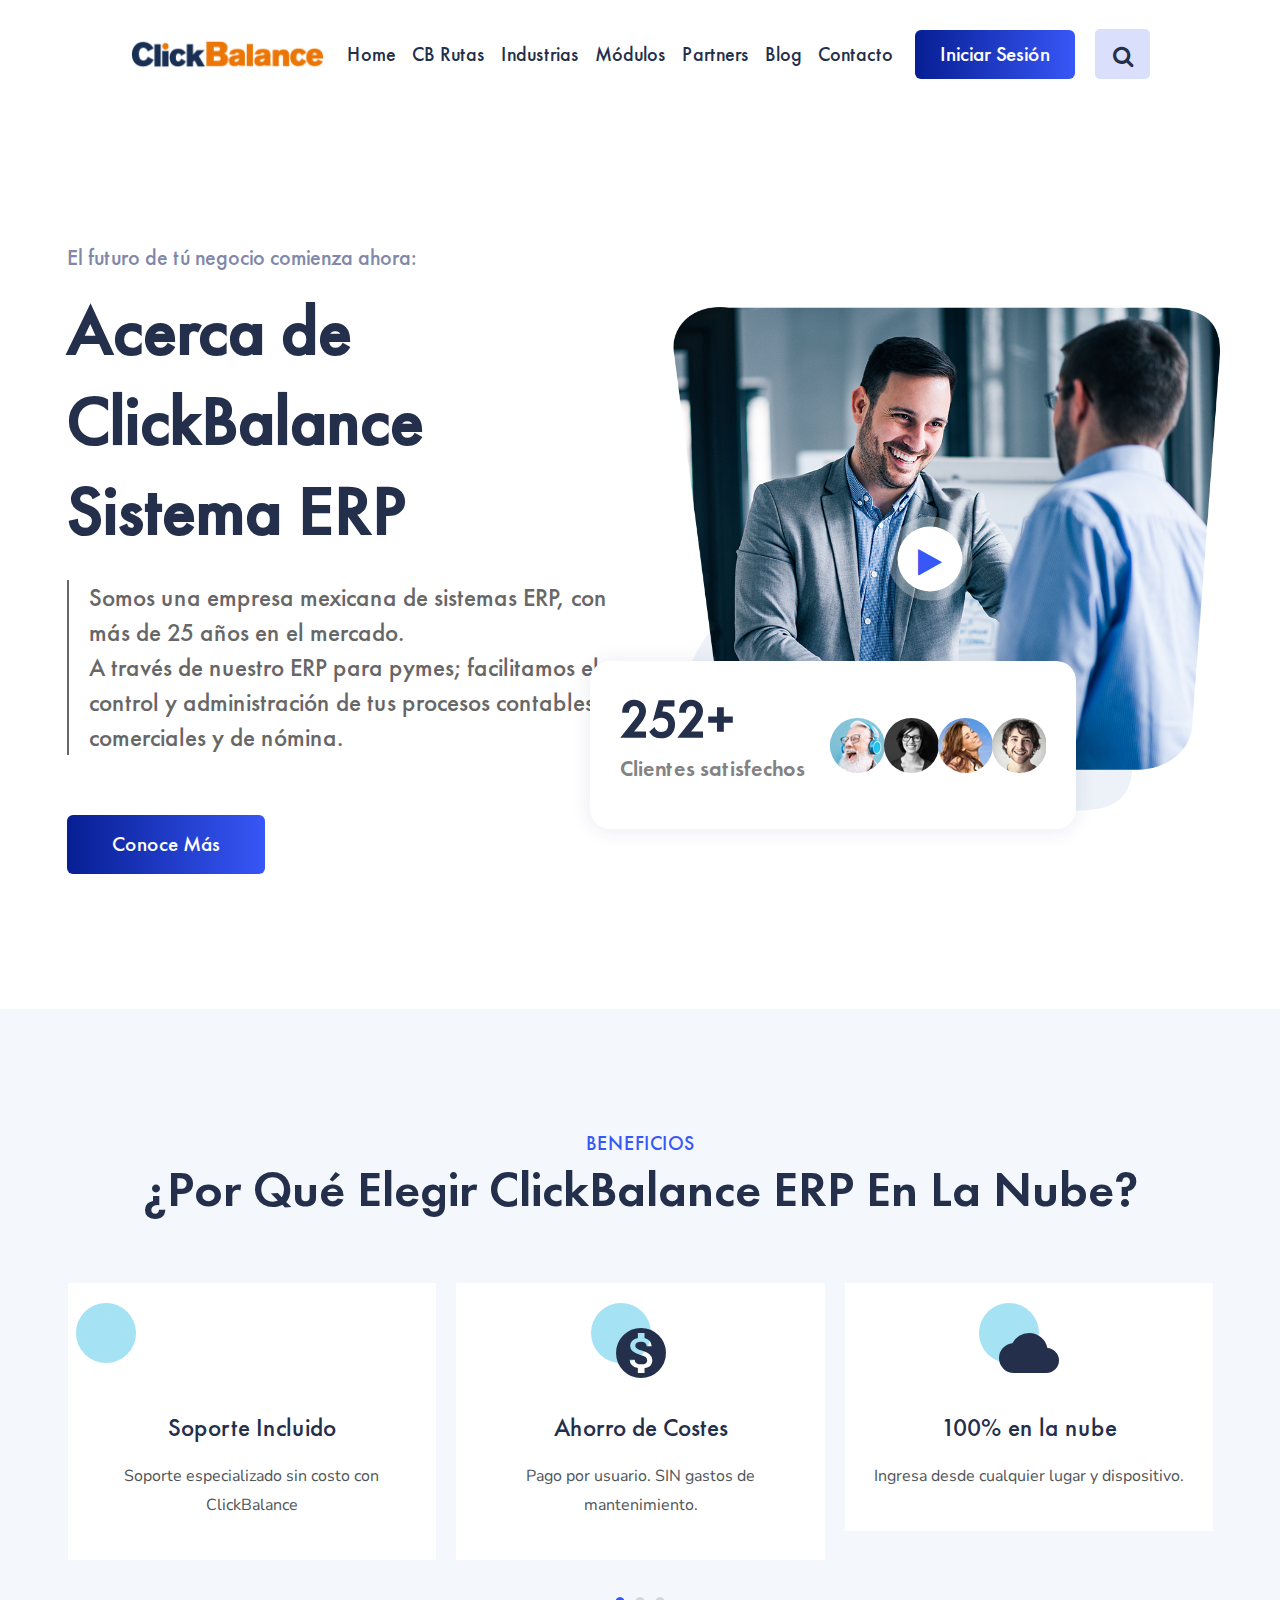
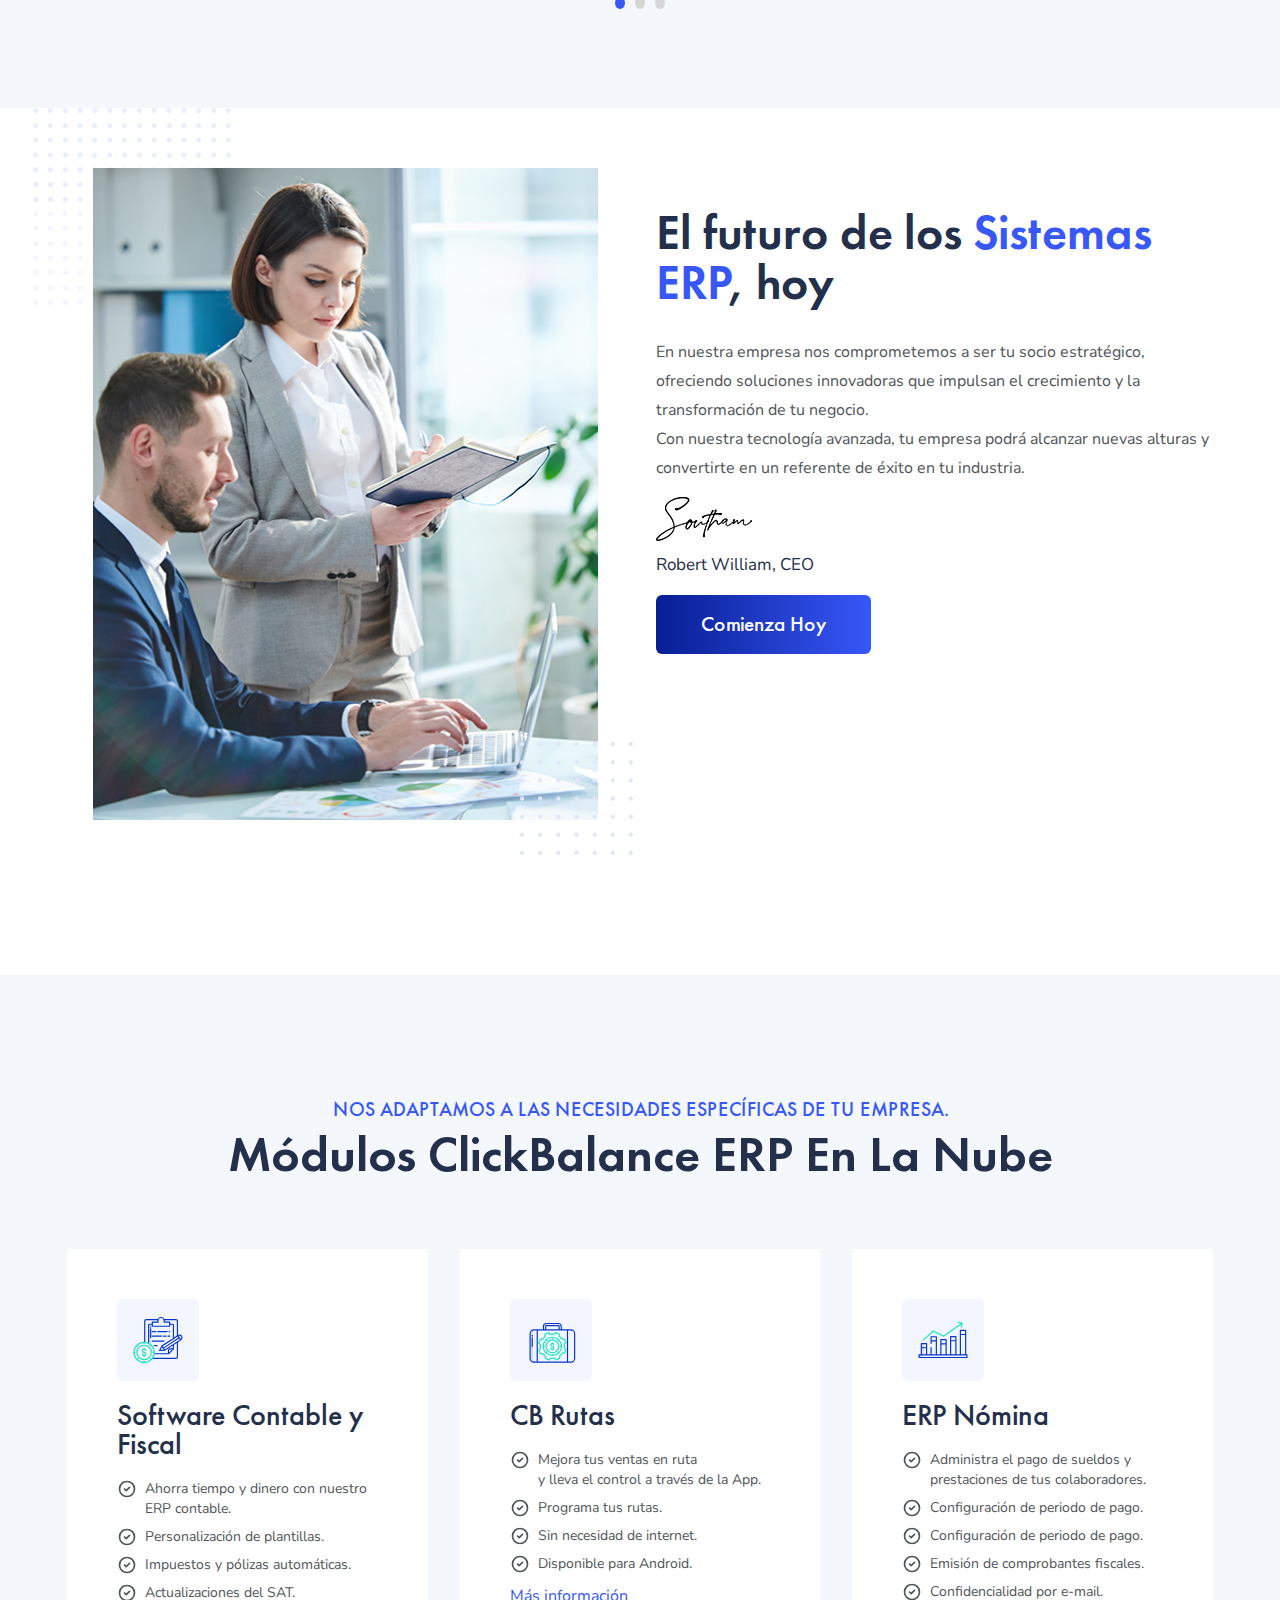
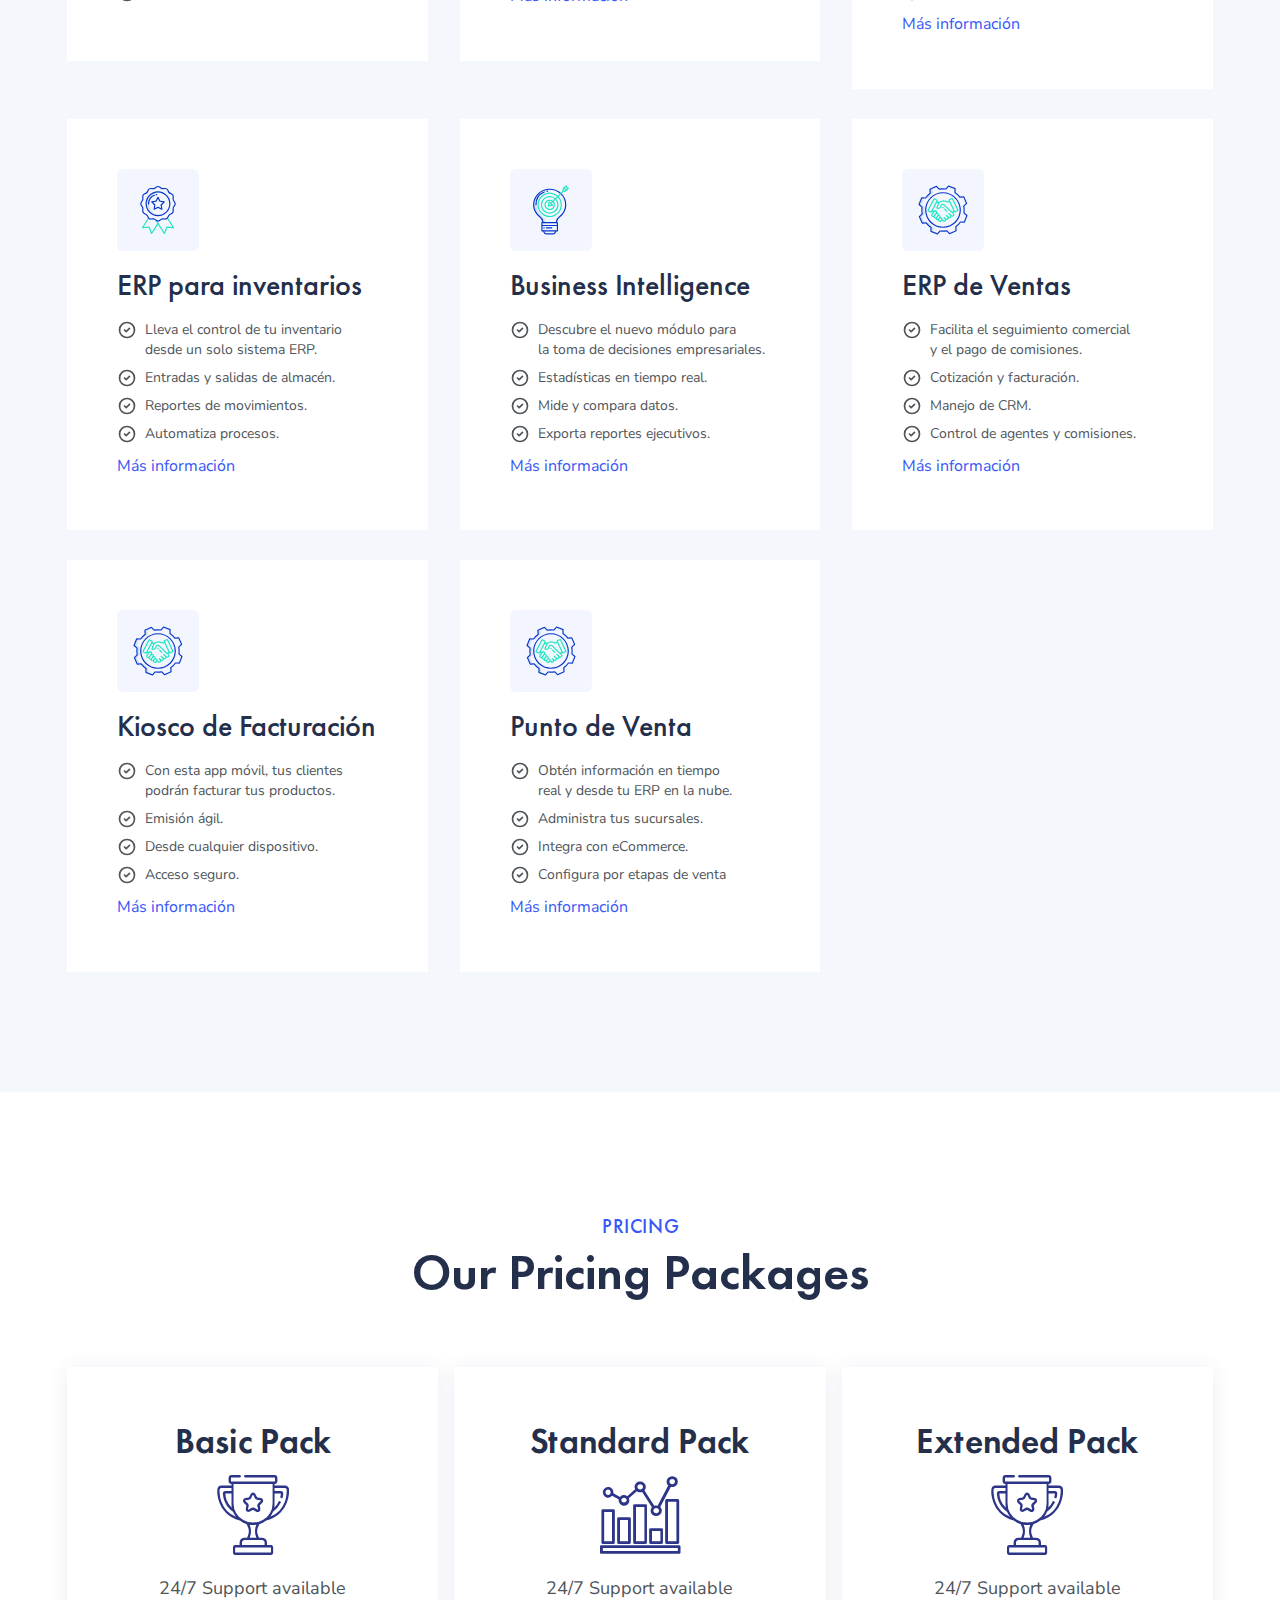
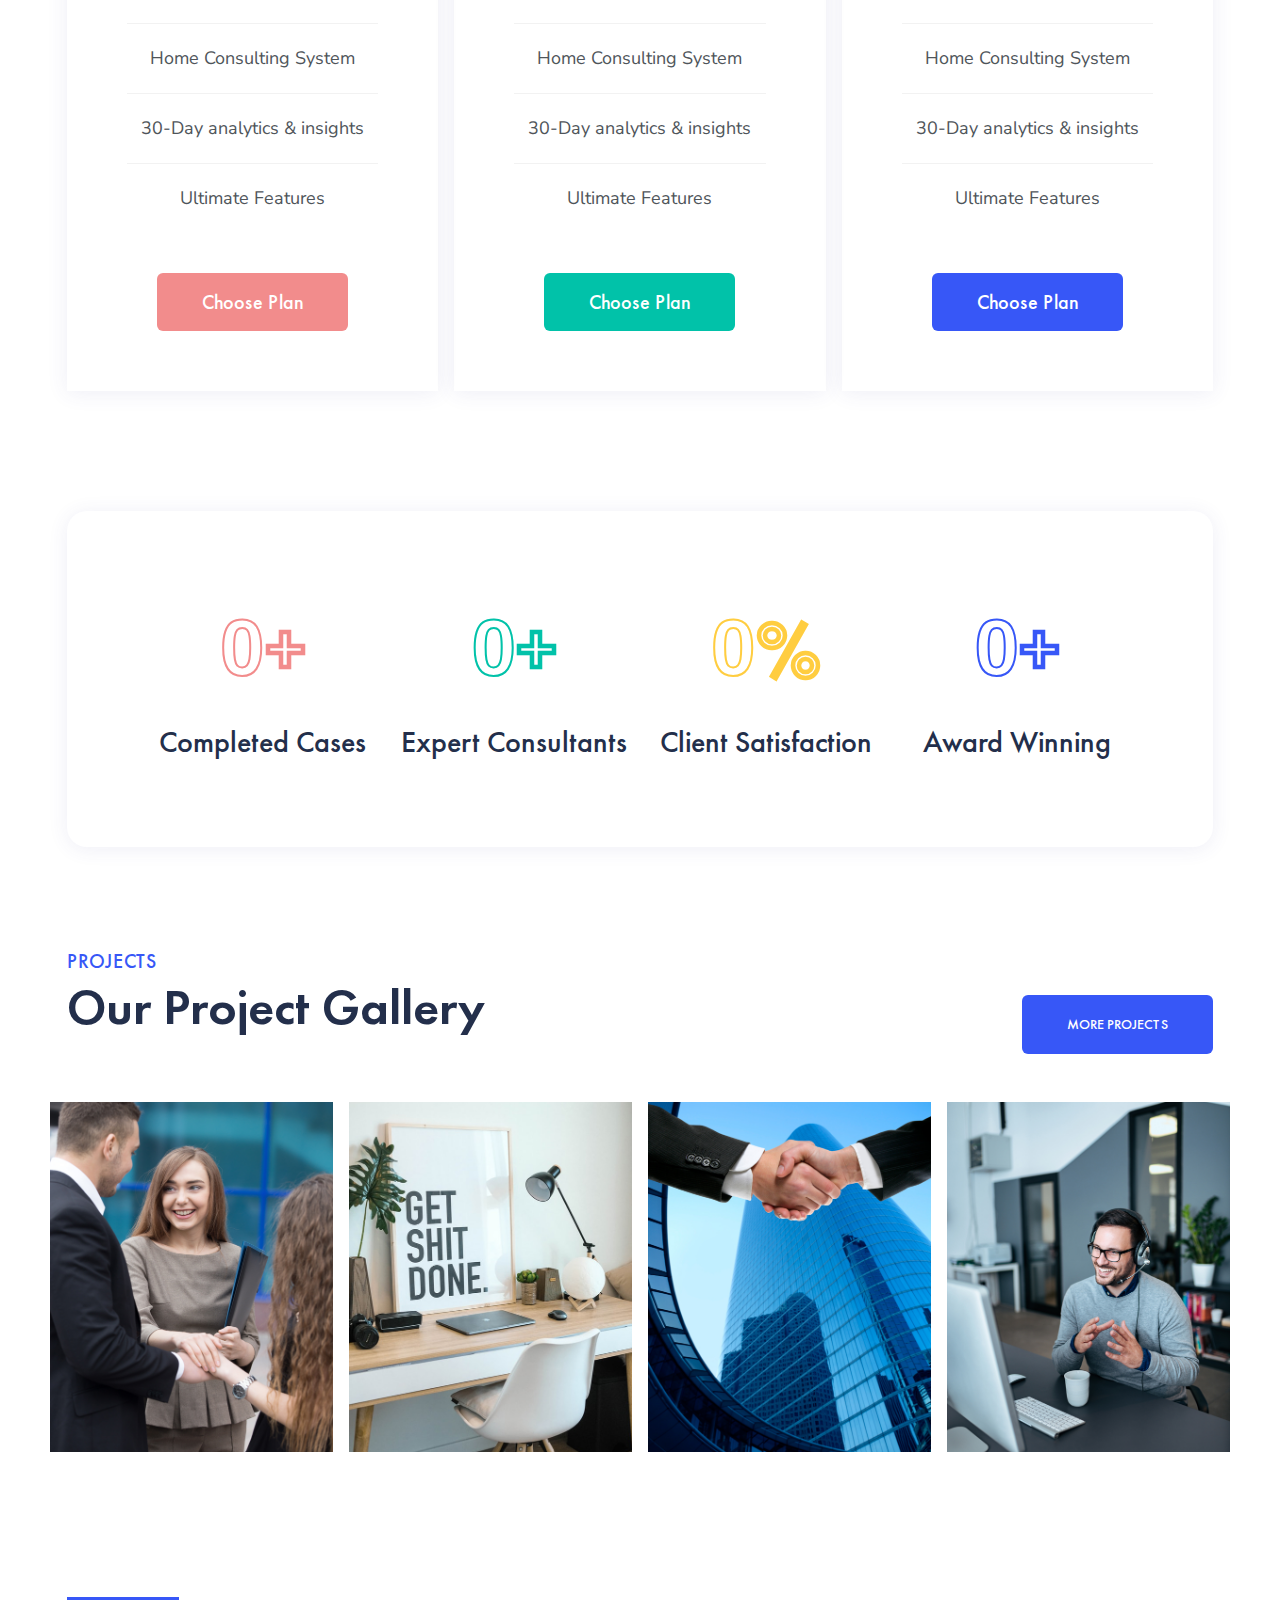
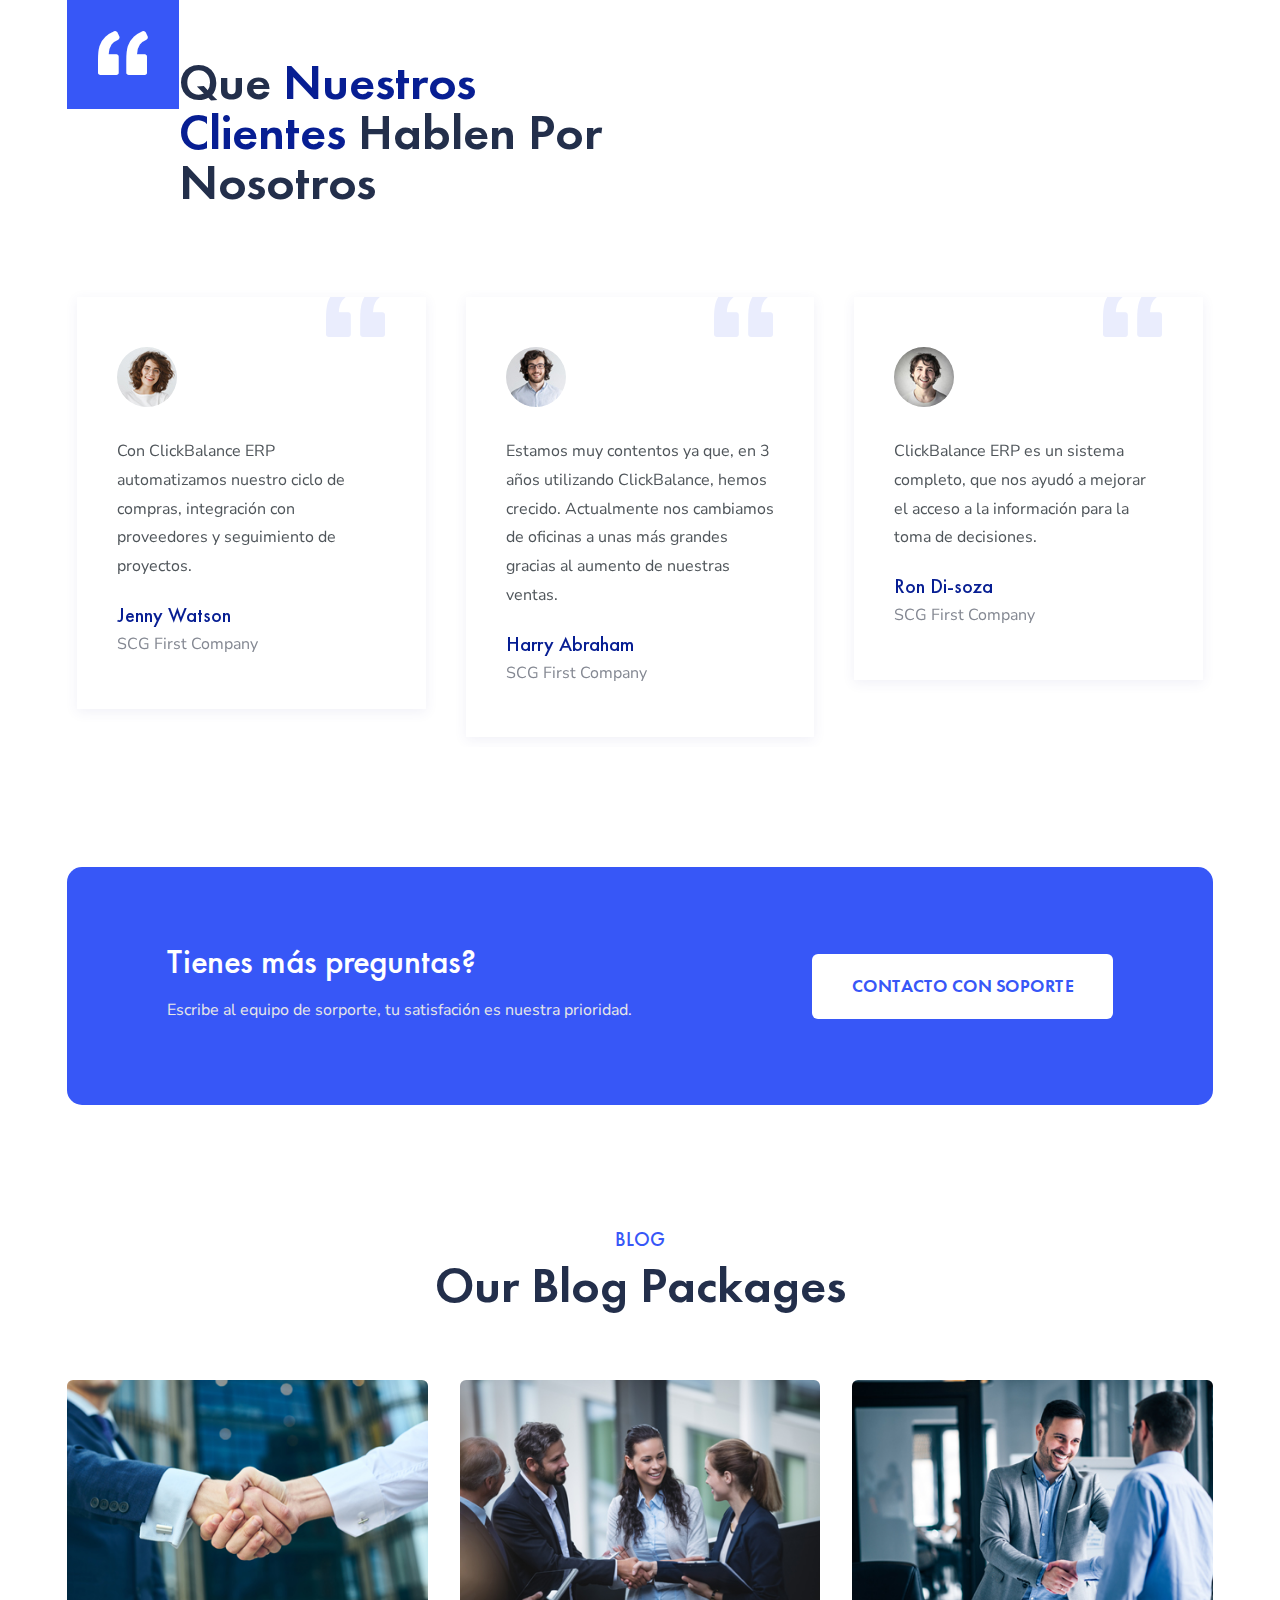
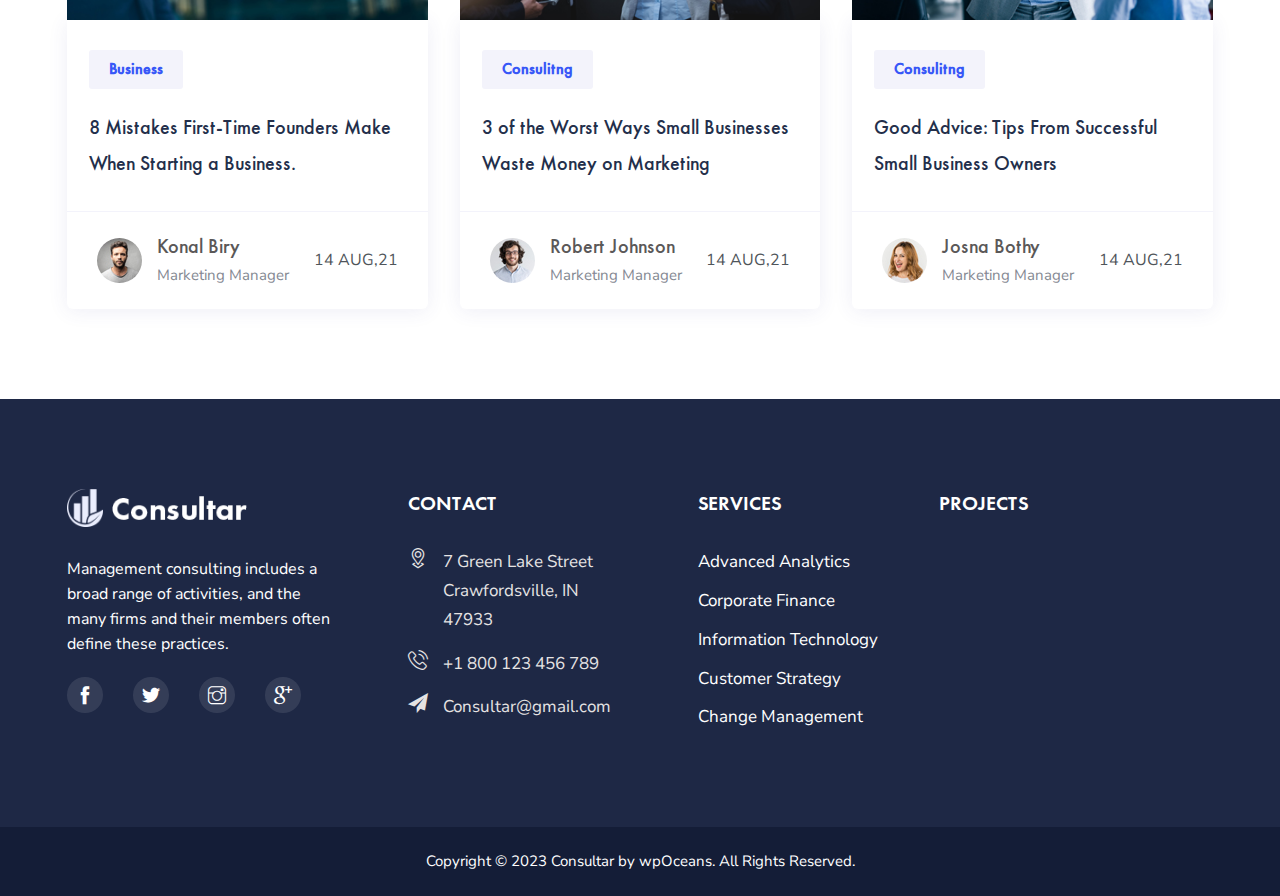
==== commit 467a2d2b: "add:logo and más información" ====
--- a/Consultar - Business Consulting Services HTML5 Template/index.html
+++ b/Consultar - Business Consulting Services HTML5 Template/index.html
@@ -24,6 +24,7 @@
     <link href="assets/css/odometer-theme-default.css" rel="stylesheet">
     <link href="assets/css/global.css" rel="stylesheet">
     <link href="assets/css/style.css" rel="stylesheet">
+    <link href="https://fonts.googleapis.com/icon?family=Material+Icons" rel="stylesheet">
 
 </head>
 
@@ -50,59 +51,43 @@
             <div class="px-[130px] lg:px-[30px] col:px-0">
                 <div class="flex items-center justify-between">
                     <div id="dl-menu" class="dl-menuwrapper hidden md:block">
+                        <div class="w-[195px] md:w-[280px] sm:w-[200px] col:w-[150px]">
+                        <a class="flex items-center md:justify-center text-white" href="index.html">
+                            <img class="mr-[10px] " src="assets/images/clickbalance-009.png" alt=""></a>
+                    </div>
+                    <a class="flex items-center md:justify-center text-white" href="index.html">
+                            <img class="mr-[10px] " src="assets/images/clickbalance-009.png" alt=""></a>
                         <button class="dl-trigger">Open Menu</button>
                         <ul class="dl-menu">
                             <li>
-                                <a href="#">Home</a>
+                                <a href="index.html">Home</a>
+                            </li>
+                            <li>
+                                <a href="about.html">CB Rutas</a>
+                            </li>
+                            <li><a href="#">Industrias</a>
                                 <ul class="dl-submenu">
-                                    <li><a href="index.html">Home style 1</a></li>
-                                    <li><a href="index-2.html">Home style 2</a></li>
-                                    <li><a href="index-3.html">Home style 3</a></li>
-                                </ul>
-                            </li>
-                            <li><a href="about.html">About</a></li>
-                            <li><a href="#">Services</a>
-                                <ul class="dl-submenu">
-                                    <li><a href="service.html">Service</a></li>
-                                    <li><a href="service-single.html">Service Single</a></li>
-                                </ul>
-                            </li>
-                            <li><a href="#">Projects</a>
-                                <ul class="dl-submenu">
-                                    <li><a href="project.html">Project</a></li>
-                                    <li><a href="project-single.html">Project Single</a></li>
-                                </ul>
-                            </li>
-                            <li><a href="#">Pages</a>
-                                <ul class="dl-submenu">
-                                    <li><a href="about.html">About</a></li>
-                                    <li><a href="pricing.html">Pricing</a></li>
-                                    <li><a href="404.html">Error 404</a></li>
+                                    <li><a href="service.html">Comercializadoras y Distribuidoras</a></li>
+                                    <li><a href="service-single.html">Sectores de Servicio</a></li>
                                 </ul>
                             </li>
                             <li>
-                                <a href="http://google.com">Blog</a>
-                                <ul class="dl-submenu">
-                                    <li><a href="blog.html">Blog right sidebar</a></li>
-                                    <li><a href="blog-left-sidebar.html">Blog left sidebar</a></li>
-                                    <li><a href="blog-fullwidth.html">Blog fullwidth</a></li>
-                                    <li>
-                                        <a href="#">Blog details</a>
-                                        <ul class="dl-submenu">
-                                            <li><a href="blog-single.html">Blog details right sidebar</a></li>
-                                            <li><a href="blog-single-left-sidebar.html">Blog details left sidebar</a>
-                                            </li>
-                                            <li><a href="blog-single-fullwidth.html">Blog details fullwidth</a></li>
-                                        </ul>
-                                    </li>
-                                </ul>
+                                <a href="#">Módulos</a>
                             </li>
-                            <li><a href="contact.html">Contact</a></li>
+                            <li>
+                                <a href="#">Beneficios</a>
+                            </li>
+                            <li>
+                                <a href="#">Blog</a>
+                            </li>
+                            <li>
+                                <a href="contact.html">Contactos</a>
+                            </li>
                         </ul>
                     </div><!-- /dl-menuwrapper -->
                     <div class="w-[195px] md:w-[280px] sm:w-[200px] col:w-[150px]">
                         <a class="flex items-center md:justify-center text-white" href="index.html">
-                            <img class="mr-[10px] " src="assets/images/logo.png" alt=""></a>
+                            <img class="mr-[10px] " src="assets/images/clickbalance-009.png" alt=""></a>
                     </div>
                     <ul class="md:hidden">
                         <li class="relative inline-block group">
@@ -111,28 +96,6 @@
                                 text-[#232f4b] block capitalize
                                 font-heading-font font-medium transition-all
                                  hover:text-[#3757f7]">Home</a>
-                            <ul class="absolute w-[240px]  left-0 top-[110%] p-[20px] z-[111]  bg-[#fff] shadow-[0px_2px_20px_0px_rgba(62,65,159,0.09);]  transition-all  opacity-0 invisible
-                                    group-hover:opacity-100 group-hover:top-full group-hover:visible
-                                    ">
-                                <li>
-                                    <a href="index.html" class="text-[20px] lg:text-[17px] inline-block py-[5px] capitalize text-[#002642] group relative overflow-hidden font-medium transition-all 
-                                        after:absolute after:left-0 after:bottom-[5px] after:w-0 after:h-[1px]
-                                        after:content after:bg-[#3757f7] after:transition-all font-heading-font
-                                        hover:after:w-[50%]">Main Home</a>
-                                </li>
-                                <li>
-                                    <a href="index-2.html" class="text-[20px] lg:text-[17px] inline-block py-[5px] capitalize text-[#002642] group relative overflow-hidden font-medium transition-all 
-                                        after:absolute after:left-0 after:bottom-[5px] after:w-0 after:h-[1px]
-                                        after:content after:bg-[#3757f7] after:transition-all font-heading-font
-                                        hover:after:w-[50%]">Home Style 2</a>
-                                </li>
-                                <li>
-                                    <a href="index-3.html" class="text-[20px] lg:text-[17px] inline-block py-[5px] capitalize text-[#002642] group relative overflow-hidden font-medium transition-all 
-                                        after:absolute after:left-0 after:bottom-[5px] after:w-0 after:h-[1px]
-                                        after:content after:bg-[#3757f7] after:transition-all font-heading-font
-                                        hover:after:w-[50%]">Home Style 3</a>
-                                </li>
-                            </ul>
                         </li>
                         <li class="relative inline-block">
                             <a href="about.html" class="relative text-[20px] lg:text-[17px] py-[35px]
@@ -140,34 +103,29 @@
                                 text-[#232f4b] block capitalize
                                 font-heading-font font-medium transition-all
                                  hover:text-[#3757f7]
-                            ">About</a>
+                            ">CB Rutas</a>
                         </li>
                         <li class="relative inline-block group">
                             <a href="#" class="relative text-[20px] lg:text-[17px] py-[35px]
                              xl:py-[30px] px-[20px] xl:px-[6px]
                                 text-[#232f4b] block capitalize
                                 font-heading-font font-medium transition-all
-                                 hover:text-[#3757f7]">Services</a>
+                                 hover:text-[#3757f7]">Industrias</a>
                             <ul
                                 class="absolute w-[240px]  left-0 top-[110%] p-[20px] z-[111]  bg-[#fff] shadow-[0px_2px_20px_0px_rgba(62,65,159,0.09);]  transition-all  opacity-0 invisible group-hover:opacity-100  group-hover:top-full group-hover:visible">
                                 <li>
                                     <a href="service.html" class="text-[20px] lg:text-[17px] inline-block py-[5px] capitalize text-[#002642] group relative overflow-hidden font-medium transition-all 
                                         after:absolute after:left-0 after:bottom-[5px] after:w-0 after:h-[1px]
                                         after:content after:bg-[#3757f7] after:transition-all font-heading-font
-                                        hover:after:w-[50%]">Service</a>
+                                        hover:after:w-[50%]">Comercializadoras y Distribuidoras</a>
                                 </li>
                                 <li>
                                     <a href="service-style-2.html" class="text-[20px] lg:text-[17px] inline-block py-[5px] capitalize text-[#002642] group relative overflow-hidden font-medium transition-all 
                                         after:absolute after:left-0 after:bottom-[5px] after:w-0 after:h-[1px]
                                         after:content after:bg-[#3757f7] after:transition-all font-heading-font
-                                        hover:after:w-[50%]">Service style 2</a>
-                                </li>
-                                <li>
-                                    <a href="service-single.html" class="text-[20px] lg:text-[17px] inline-block py-[5px] capitalize text-[#002642] group relative overflow-hidden font-medium transition-all 
-                                        after:absolute after:left-0 after:bottom-[5px] after:w-0 after:h-[1px]
-                                        after:content after:bg-[#3757f7] after:transition-all font-heading-font
-                                        hover:after:w-[50%]">Service Single</a>
-                                </li>
+                                        hover:after:w-[50%]">Sectores de Servicio</a>
+                                </li>
+                               
                             </ul>
                         </li>
                         <li class="relative inline-block group">
@@ -175,62 +133,14 @@
                              xl:py-[30px] px-[20px] xl:px-[6px]
                                 text-[#232f4b] block capitalize
                                 font-heading-font font-medium transition-all
-                                 hover:text-[#3757f7]">Projects</a>
-                            <ul
-                                class="absolute w-[240px]  left-0 top-[110%] p-[20px] z-[111]  bg-[#fff] shadow-[0px_2px_20px_0px_rgba(62,65,159,0.09);]  transition-all  opacity-0 invisible group-hover:opacity-100  group-hover:top-full group-hover:visible">
-                                <li>
-                                    <a href="project.html" class="text-[20px] lg:text-[17px] inline-block py-[5px] capitalize text-[#002642] group relative overflow-hidden font-medium transition-all 
-                                        after:absolute after:left-0 after:bottom-[5px] after:w-0 after:h-[1px]
-                                        after:content after:bg-[#3757f7] after:transition-all font-heading-font
-                                        hover:after:w-[50%]">Project</a>
-                                </li>
-                                <li>
-                                    <a href="project-s2.html" class="text-[20px] lg:text-[17px] inline-block py-[5px] capitalize text-[#002642] group relative overflow-hidden font-medium transition-all 
-                                        after:absolute after:left-0 after:bottom-[5px] after:w-0 after:h-[1px]
-                                        after:content after:bg-[#3757f7] after:transition-all font-heading-font
-                                        hover:after:w-[50%]">Project Style 2</a>
-                                </li>
-                                <li>
-                                    <a href="project-single.html" class="text-[20px] lg:text-[17px] inline-block py-[5px] capitalize text-[#002642] group relative overflow-hidden font-medium transition-all 
-                                        after:absolute after:left-0 after:bottom-[5px] after:w-0 after:h-[1px]
-                                        after:content after:bg-[#3757f7] after:transition-all font-heading-font
-                                        hover:after:w-[50%]">Project Single</a>
-                                </li>
-                            </ul>
+                                 hover:text-[#3757f7]">Módulos</a>
                         </li>
                         <li class="relative inline-block group">
                             <a href="#" class="relative text-[20px] lg:text-[17px] py-[35px]
                              xl:py-[30px] px-[20px] xl:px-[6px]
                                 text-[#232f4b] block capitalize
                                 font-heading-font font-medium transition-all
-                                 hover:text-[#3757f7]">Pages</a>
-                            <ul
-                                class="absolute w-[240px]  left-0 top-[110%] p-[20px] z-[111]  bg-[#fff] shadow-[0px_2px_20px_0px_rgba(62,65,159,0.09);]  transition-all  opacity-0 invisible group-hover:opacity-100  group-hover:top-full group-hover:visible">
-                                <li>
-                                    <a href="about.html" class="text-[20px] lg:text-[17px] inline-block py-[5px] capitalize text-[#002642] group relative overflow-hidden font-medium transition-all 
-                                        after:absolute after:left-0 after:bottom-[5px] after:w-0 after:h-[1px]
-                                        after:content after:bg-[#3757f7] after:transition-all font-heading-font
-                                        hover:after:w-[50%]">About</a>
-                                </li>
-                                <li>
-                                    <a href="testimonial.html" class="text-[20px] lg:text-[17px] inline-block py-[5px] capitalize text-[#002642] group relative overflow-hidden font-medium transition-all 
-                                        after:absolute after:left-0 after:bottom-[5px] after:w-0 after:h-[1px]
-                                        after:content after:bg-[#3757f7] after:transition-all font-heading-font
-                                        hover:after:w-[50%]">Testimonial</a>
-                                </li>
-                                <li>
-                                    <a href="pricing.html" class="text-[20px] lg:text-[17px] inline-block py-[5px] capitalize text-[#002642] group relative overflow-hidden font-medium transition-all 
-                                        after:absolute after:left-0 after:bottom-[5px] after:w-0 after:h-[1px]
-                                        after:content after:bg-[#3757f7] after:transition-all font-heading-font
-                                        hover:after:w-[50%]">Pricing</a>
-                                </li>
-                                <li>
-                                    <a href="404.html" class="text-[20px] lg:text-[17px] inline-block py-[5px] capitalize text-[#002642] group relative overflow-hidden font-medium transition-all 
-                                        after:absolute after:left-0 after:bottom-[5px] after:w-0 after:h-[1px]
-                                        after:content after:bg-[#3757f7] after:transition-all font-heading-font
-                                        hover:after:w-[50%]">Error 404</a>
-                                </li>
-                            </ul>
+                                 hover:text-[#3757f7]">Partners</a>
                         </li>
                         <li class="relative inline-block group">
                             <a href="#" class="relative text-[20px] lg:text-[17px] py-[35px]
@@ -238,46 +148,6 @@
                                 text-[#232f4b] block capitalize
                                 font-heading-font font-medium transition-all
                                  hover:text-[#3757f7]">Blog</a>
-                            <ul class="absolute w-[240px] left-0 top-[110%] p-[20px] z-[111] bg-[#fff]
-                                shadow-[0px_2px_20px_0px_rgba(62,65,159,0.09);] transition-all opacity-0 invisible
-                                group-hover:opacity-100 group-hover:top-full group-hover:visible">
-                                <li>
-                                    <a href="blog.html" class="text-[20px] lg:text-[17px] inline-block py-[5px] capitalize text-[#002642] group relative overflow-hidden font-medium transition-all 
-                                        after:absolute after:left-0 after:bottom-[5px] after:w-0 after:h-[1px]
-                                        after:content after:bg-[#3757f7] after:transition-all font-heading-font
-                                        hover:after:w-[50%]">Blog</a>
-                                </li>
-
-                                <li>
-                                    <a href="blog-left-sidebar.html" class="text-[20px] lg:text-[17px] inline-block py-[5px] capitalize text-[#002642] group relative overflow-hidden font-medium transition-all 
-                                        after:absolute after:left-0 after:bottom-[5px] after:w-0 after:h-[1px]
-                                        after:content after:bg-[#3757f7] after:transition-all font-heading-font
-                                        hover:after:w-[50%]">Blog With Left Sidebar</a>
-                                </li>
-
-                                <li class="relative group/group-2">
-                                    <a href="#" class="text-[20px] lg:text-[17px] inline-block py-[5px] capitalize text-[#002642] group relative overflow-hidden font-medium transition-all 
-                                        after:absolute after:left-0 after:bottom-[5px] after:w-0 after:h-[1px]
-                                        after:content after:bg-[#3757f7] after:transition-all font-heading-font
-                                        hover:after:w-[50%]">Blog details</a>
-                                    <ul
-                                        class="absolute w-[240px]  left-[120%] top-0 p-[20px] z-[111]  bg-[#fff] shadow-[0px_2px_20px_0px_rgba(62,65,159,0.09);] opacity-0 invisible  transition-all group-hover/group-2:opacity-100  group-hover/group-2:left-[110%] group-hover/group-2:visible">
-                                        <li>
-                                            <a href="blog-single.html" class="text-[20px] lg:text-[17px] inline-block py-[5px] capitalize text-[#002642] group relative overflow-hidden font-medium transition-all 
-                                        after:absolute after:left-0 after:bottom-[5px] after:w-0 after:h-[1px]
-                                        after:content after:bg-[#3757f7] after:transition-all font-heading-font
-                                        hover:after:w-[50%]">Blog Details</a>
-                                        </li>
-
-                                        <li>
-                                            <a href="blog-single-left-sidebar.html" class="text-[20px] lg:text-[17px] inline-block py-[5px] capitalize text-[#002642] group relative overflow-hidden font-medium transition-all 
-                                        after:absolute after:left-0 after:bottom-[5px] after:w-0 after:h-[1px]
-                                        after:content after:bg-[#3757f7] after:transition-all font-heading-font
-                                        hover:after:w-[50%]">Blog Details Left Sidebar</a>
-                                        </li>
-                                    </ul>
-                                </li>
-                            </ul>
                         </li>
                         <li class="relative inline-block">
                             <a href="contact.html" class="relative text-[20px] lg:text-[17px] py-[35px]
@@ -285,12 +155,12 @@
                                 text-[#232f4b] block capitalize
                                 font-heading-font font-medium transition-all
                                  hover:text-[#3757f7]
-                            ">Contact</a>
+                            ">Contacto</a>
                         </li>
                     </ul>
 
                     <div class="flex items-center">
-                        <a class="theme-btn py-[10px] px-[25px] md:hidden" href="contact.html">Free Consulting</a>
+                        <a class="theme-btn py-[10px] px-[25px] md:hidden" href="contact.html">Iniciar Sesión</a>
                         <div class="relative header-search-form-wrapper">
                             <div class="cart-search-contact ml-[20px] text-center text-white
                                  border-left cursor-pointer border-[rgba(255,255,255,.07)]">
@@ -306,7 +176,7 @@
                                     <form class="relative">
                                         <input class="bg-white w-full h-[40px] pl-[10px] pr-[40px] focus-visible:outline-0
                                             border border-[rgba(64,59,59,0.07)]" type="text"
-                                            placeholder="search here..">
+                                            placeholder="buscar...">
                                         <button
                                             class="absolute right-0 top-0 w-[40px] h-[40px] bg-[#272c3f] text-white border-0"><i
                                                 class="fa fa-search"></i></button>
@@ -328,19 +198,19 @@
                     <div class="grid grid-cols-12 gap-8 lg:gap-3">
                         <div class="col-span-6 md:col-span-12">
                             <span class="text-[22px] text-[#8188a9] font-heading-font col:text-[18px]">
-                                We bring the right people together.</span>
+                                El futuro de tú negocio comienza ahora:</span>
                             <h2 class="text-[70px] text-[#232f4b] font-black leading-[90px]
                              mt-[10px] mb-[25px] md:text-[45px] md:leading-[50px] col:text-[36px] col:leading-[50px]">
-                                Helping You Solve Your Problems</h2>
-                            <p
-                                class="text-[25px] text-[#676767] font-heading-font leading-[35px]
+                                Acerca de ClickBalance Sistema ERP</h2>
+                            <p class="text-[25px] text-[#676767] font-heading-font leading-[35px]
                             max-w-[595px] pl-[20px] border-l-[2px] border-l-[#676767] mb-[60px] col:text-[18px] col:leading-[22px] col:mb-[30px]">
-                                Facilitating client learning—that is,
-                                teaching clients how to resolve similar
-                                problems in the future.
+                            Somos una empresa mexicana de sistemas ERP, con más de 25 años en el mercado.
+                            <br>
+                            A través de nuestro ERP para pymes; facilitamos el control y administración de tus procesos contables, comerciales y de nómina.
                             </p>
+
                             <div class="btns">
-                                <a href="about.html" class="btn theme-btn">Get Started</a>
+                                <a href="about.html" class="btn theme-btn">Conoce más</a>
                             </div>
                         </div>
                     </div>
@@ -350,7 +220,7 @@
                         <div class="absolute right-[60px] top-[50%] -translate-y-1/2">
                             <img class="w-full" src="assets/images/slider/right-img2.png" alt="">
                             <div class="video-holder">
-                                <a href="https://www.youtube.com/embed/7Jv48RQ_2gk" class="video-btn"
+                                <a href="https://www.youtube.com/embed/FBdH0uRAHng" class="video-btn"
                                     data-type="iframe"><i class="fa fa-play text-[30px]"></i></a>
                             </div>
                         </div>
@@ -360,7 +230,7 @@
                          flex items-center z-[99] md:static">
                             <div>
                                 <h3 class="text-[52px] font-semibold mb-[20px]">252+</h3>
-                                <p class="text-[22px] text-[#838383] font-heading-font-s2">Happy Clients</p>
+                                <p class="text-[22px] text-[#838383] font-heading-font-s2">Clientes satisfechos</p>
                             </div>
                             <div>
                                 <ul class="wpo-happy-client-slide owl-carousel max-w-[216px] ml-[25px]">
@@ -392,67 +262,156 @@
             </div>
         </section>
 
-        <!-- start features -->
-        <section class="section-wrap">
-            <div class="wraper">
-                <div class="grid grid-cols-12 gap-8 lg:gap-4 ">
-                    <div class="col-span-4 md:col-span-6 sm:col-span-12">
-                        <div class="text-center md:mb-[30px]">
-                            <div
-                                class="w-[80px] h-[80px] bg-[#f3f6fe] leading-[80px] mx-auto rounded-[6px] flex items-center justify-center">
-                                <div class=" ">
-                                    <img class=" w-[50px] h-[50px] leading-[80px] text-center "
-                                        src="assets/images/icon/document.svg" alt="">
-                                </div>
-                            </div>
-                            <h2 class="text-[30px] font-medium my-[20px] group">
-                                <a href="service-single.html"
-                                    class="text-[#232f4b] group-hover:text-[#3757f7] transition-all">Strategy
-                                    and
-                                    Planning</a>
-                            </h2>
-                            <p class="">One way to categorize the activities is in terms of the
-                                professional’s area of
-                                expertise such as competitive analysis, corporate strategy.</p>
-                        </div>
-                    </div>
-                    <div class="col-span-4 md:col-span-6 sm:col-span-12">
-                        <div class="text-center md:mb-[30px]">
-                            <div
-                                class="w-[80px] h-[80px] bg-[#f3f6fe] leading-[80px] mx-auto rounded-[6px] flex items-center justify-center">
-                                <div class=" ">
-                                    <img class=" w-[50px] h-[50px] leading-[80px] text-center "
-                                        src="assets/images/icon/bar-graph.svg" alt="">
-                                </div>
-                            </div>
-                            <h2 class="text-[30px] font-medium my-[20px] group">
-                                <a href="service-single.html"
-                                    class="text-[#232f4b] group-hover:text-[#3757f7] transition-all">Market Analysis</a>
-                            </h2>
-                            <p>One way to categorize the activities is in terms of the professional’s area of
-                                expertise such as competitive analysis, corporate st.</p>
-                        </div>
-                    </div>
-                    <div class="col-span-4 md:col-span-6 sm:col-span-12">
-                        <div class="text-center md:mb-[30px]">
-                            <div
-                                class="w-[80px] h-[80px] bg-[#f3f6fe] leading-[80px] mx-auto rounded-[6px] flex items-center justify-center">
-                                <div class=" ">
-                                    <img class=" w-[50px] h-[50px] leading-[80px] text-center "
-                                        src="assets/images/icon/clipboard.svg" alt="">
-                                </div>
-                            </div>
-                            <h2 class="text-[30px] font-medium my-[20px] group">
-                                <a href="service-single.html"
-                                    class="text-[#232f4b] group-hover:text-[#3757f7] transition-all">Investment
-                                    Strategy</a>
-                            </h2>
-                            <p>One way to categorize the activities is in terms of the professional’s area of
-                                expertise such as competitive analysis, corporate st.</p>
-                        </div>
-                    </div>
-                </div>
-            </div>
+        <!-- start service -->
+        <section class="pt-[120px] pb-[90px] md:pt-[90px] md:pb-[60px] sm:pt-[80px] sm:pb-[50px] bg-[#f4f8fc]">
+                    <div class="wraper">
+                        <!--  section title -->
+                        <div class="text-center mb-[80px]">
+                            <span class="text-[20px] text-[#3757f7] font-heading-font uppercase">Beneficios</span>
+                            <h2 class="text-[50px] md:text-[30px] font-heading-font-s2 font-medium capitalize
+                            mt-[15px] relative ">¿Por qué elegir ClickBalance ERP en la nube?</h2>
+                        </div>
+                        <div class="wpo-service-slider owl-carousel">
+                            <div class="px-[28px] py-[40px] text-center relative
+                                bg-white mb-[30px] z-[1]
+                                after:absolute after:left-0 after:bottom-0 after:w-0 after:h-[10px]
+                                after:bg-transparent after:z-[11] after:transition-all hover:after:w-full
+                                hover:after:bg-[#a5e2f3]">
+                                <div class="text-center rounded-[6px] relative inline-block z-[1]
+                                       before:absolute before:bg-[#a5e2f3] before:left-[-20px] before:top-[-20px]
+                                       before:w-[60px] before:h-[60px]  before:z-[-1] before:rounded-[50%]">
+                                       <i class="material-icons text-[#232f4b]" style="font-size: 60px;">support_agent</i>
+
+                                    
+                                </div>
+                                <h2 class="text-[25px] font-medium my-[20px] group">
+                                    <a class="text-[#232f4b] transition-all group-hover:text-[#3757f7]"
+                                        href="service-single.html">Soporte Incluido</a>
+                                </h2>
+                                <p class="text-[16px] text-[#4f555a]">Soporte especializado sin costo con ClickBalance
+                                </p>
+                            </div>
+                            <div class="px-[28px] py-[40px] text-center relative
+                                bg-white mb-[30px] z-[1]
+                                after:absolute after:left-0 after:bottom-0 after:w-0 after:h-[10px]
+                                after:bg-transparent after:z-[11] after:transition-all hover:after:w-full
+                                hover:after:bg-[#a5e2f3]">
+                                <div class="text-center rounded-[6px] relative inline-block z-[1]
+                                       before:absolute before:bg-[#a5e2f3] before:left-[-20px] before:top-[-20px]
+                                       before:w-[60px] before:h-[60px]  before:z-[-1] before:rounded-[50%]">
+                                    <i class="material-icons text-[#232f4b]" style="font-size: 60px;">monetization_on</i>
+                                </div>
+                                <h2 class="text-[25px] font-medium my-[20px] group">
+                                    <a class="text-[#232f4b] transition-all group-hover:text-[#3757f7]"
+                                        href="service-single.html">Ahorro de Costes</a>
+                                </h2>
+                                <p class="text-[16px] text-[#4f555a]">Pago por usuario. SIN gastos de mantenimiento.
+                                </p>
+                            </div>
+                            <div class="px-[28px] py-[40px] text-center relative
+                                bg-white mb-[30px] z-[1]
+                                after:absolute after:left-0 after:bottom-0 after:w-0 after:h-[10px]
+                                after:bg-transparent after:z-[11] after:transition-all hover:after:w-full
+                                hover:after:bg-[#a5e2f3]">
+                                <div class="text-center rounded-[6px] relative inline-block z-[1]
+                                       before:absolute before:bg-[#a5e2f3] before:left-[-20px] before:top-[-20px]
+                                       before:w-[60px] before:h-[60px]  before:z-[-1] before:rounded-[50%]">
+                                    <i class="material-icons text-[#232f4b]" style="font-size: 60px;">cloud</i>
+                                </div>
+                                <h2 class="text-[25px] font-medium my-[20px] group">
+                                    <a class="text-[#232f4b] transition-all group-hover:text-[#3757f7]"
+                                        href="service-single.html">100% en la nube</a>
+                                </h2>
+                                <p class="text-[16px] text-[#4f555a]">Ingresa desde cualquier lugar y dispositivo.
+                                </p>
+                            </div>
+                            <div class="px-[28px] py-[40px] text-center relative
+                                bg-white mb-[30px] z-[1]
+                                after:absolute after:left-0 after:bottom-0 after:w-0 after:h-[10px]
+                                after:bg-transparent after:z-[11] after:transition-all hover:after:w-full
+                                hover:after:bg-[#a5e2f3]">
+                                <div class="text-center rounded-[6px] relative inline-block z-[1]
+                                       before:absolute before:bg-[#a5e2f3] before:left-[-20px] before:top-[-20px]
+                                       before:w-[60px] before:h-[60px]  before:z-[-1] before:rounded-[50%]">
+                                    <i class="material-icons text-[#232f4b]" style="font-size: 60px;">update</i>
+                                </div>
+                                <h2 class="text-[25px] font-medium my-[20px] group">
+                                    <a class="text-[#232f4b] transition-all group-hover:text-[#3757f7]"
+                                        href="service-single.html">Actualizaciones automáticas</a>
+                                </h2>
+                                <p class="text-[16px] text-[#4f555a]">Mantén al día tus procesos y operaciones.
+                                </p>
+                            </div>
+                            <div class="px-[28px] py-[40px] text-center relative
+                                bg-white mb-[30px] z-[1]
+                                after:absolute after:left-0 after:bottom-0 after:w-0 after:h-[10px]
+                                after:bg-transparent after:z-[11] after:transition-all hover:after:w-full
+                                hover:after:bg-[#a5e2f3]">
+                                <div class="text-center rounded-[6px] relative inline-block z-[1]
+                                       before:absolute before:bg-[#a5e2f3] before:left-[-20px] before:top-[-20px]
+                                       before:w-[60px] before:h-[60px]  before:z-[-1] before:rounded-[50%]">
+                                    <i class="material-icons text-[#232f4b]" style="font-size: 60px;">security</i>
+                                </div>
+                                <h2 class="text-[25px] font-medium my-[20px] group">
+                                    <a class="text-[#232f4b] transition-all group-hover:text-[#3757f7]"
+                                        href="service-single.html">Seguridad en tu negocio</a>
+                                </h2>
+                                <p class="text-[16px] text-[#4f555a]">Tus operaciones están siempre protegidas.
+                                </p>
+                            </div>
+                            <div class="px-[28px] py-[40px] text-center relative
+                                bg-white mb-[30px] z-[1]
+                                after:absolute after:left-0 after:bottom-0 after:w-0 after:h-[10px]
+                                after:bg-transparent after:z-[11] after:transition-all hover:after:w-full
+                                hover:after:bg-[#a5e2f3]">
+                                <div class="text-center rounded-[6px] relative inline-block z-[1]
+                                       before:absolute before:bg-[#a5e2f3] before:left-[-20px] before:top-[-20px]
+                                       before:w-[60px] before:h-[60px]  before:z-[-1] before:rounded-[50%]">
+                                    <i class="material-icons text-[#232f4b]" style="font-size: 60px;">settings</i>
+                                </div>
+                                <h2 class="text-[25px] font-medium my-[20px] group">
+                                    <a class="text-[#232f4b] transition-all group-hover:text-[#3757f7]"
+                                        href="service-single.html">Configuración e Interacción</a>
+                                </h2>
+                                <p class="text-[16px] text-[#4f555a]">Integra tus plataformas y adapta tus procesos.
+                                </p>
+                            </div>
+                            <div class="px-[28px] py-[40px] text-center relative
+                                bg-white mb-[30px] z-[1]
+                                after:absolute after:left-0 after:bottom-0 after:w-0 after:h-[10px]
+                                after:bg-transparent after:z-[11] after:transition-all hover:after:w-full
+                                hover:after:bg-[#a5e2f3]">
+                                <div class="text-center rounded-[6px] relative inline-block z-[1]
+                                       before:absolute before:bg-[#a5e2f3] before:left-[-20px] before:top-[-20px]
+                                       before:w-[60px] before:h-[60px]  before:z-[-1] before:rounded-[50%]">
+                                    <i class="material-icons text-[#232f4b]" style="font-size: 60px;">palette</i>
+                                </div>
+                                <h2 class="text-[25px] font-medium my-[20px] group">
+                                    <a class="text-[#232f4b] transition-all group-hover:text-[#3757f7]"
+                                        href="service-single.html">Personalización</a>
+                                </h2>
+                                <p class="text-[16px] text-[#4f555a]">Elige desde 1 módulo hasta acceso ilimitado.
+                                </p>
+                            </div>
+                            <div class="px-[28px] py-[40px] text-center relative
+                                bg-white mb-[30px] z-[1]
+                                after:absolute after:left-0 after:bottom-0 after:w-0 after:h-[10px]
+                                after:bg-transparent after:z-[11] after:transition-all hover:after:w-full
+                                hover:after:bg-[#a5e2f3]">
+                                <div class="text-center rounded-[6px] relative inline-block z-[1]
+                                       before:absolute before:bg-[#a5e2f3] before:left-[-20px] before:top-[-20px]
+                                       before:w-[60px] before:h-[60px]  before:z-[-1] before:rounded-[50%]">
+                                    <i class="material-icons text-[#232f4b]" style="font-size: 60px;">help_outline</i>
+                                </div>
+                                <h2 class="text-[25px] font-medium my-[20px] group">
+                                    <a class="text-[#232f4b] transition-all group-hover:text-[#3757f7]"
+                                        href="service-single.html">ERP intuitivo</a>
+                                </h2>
+                                <p class="text-[16px] text-[#4f555a]">Fácil de configurar.<br> Incluye tutoriales GRATIS.
+                                </p>
+                            </div>
+                        </div>
+                    </div>
         </section>
 
         <!-- start about -->
@@ -472,30 +431,21 @@
                     </div>
                     <div class="col-span-6 md:col-span-12 sm:col-span-12">
                         <div class="mt-[40px]">
-                            <div
-                                class="w-[50px] h-[50px] bg-[#f3f6fe] leading-[50px] text-center rounded-[6px] flex items-center justify-center">
-                                <img class="w-[30px] leading-[30px] h-[30px] " src="assets/images/icon/badge.svg"
-                                    alt="">
-                            </div>
                             <h2
                                 class="text-[48px] leading-[50px] sm:text-[30px] sm:leading-[40px] font-heading-font-s2 my-[30px]">
-                                Professional And
-                                Dedicated
-                                <span class="text-[#3757f7]">Consulting</span>
-                                Solutions</h2>
-                            <p>Management consulting includes a broad range of activities, and the many firms and
-                                their members often define these practices quite differently. One way to categorize
-                                the activities is in terms of the professional’s area of expertise (such as
-                                competitive analysis, corporate strategy, operations management, or human
-                                resources). But in practice, as many differences exist within these categories as
-                                between them.</p>
+                                El futuro de los <span class="text-[#3757f7]">Sistemas ERP</span>, hoy
+                            </h2>
+                            <p>
+                                En nuestra empresa nos comprometemos a ser tu socio estratégico, ofreciendo soluciones innovadoras que impulsan el crecimiento y la transformación de tu negocio. <br>
+                                Con nuestra tecnología avanzada, tu empresa podrá alcanzar nuevas alturas y convertirte en un referente de éxito en tu industria.
+                            </p>
                             <div class="py-[15px]">
                                 <span>
                                     <img src="assets/images/signeture.png" alt="">
                                 </span>
                                 <p class="text-[#232f4b] text-[17px] mt-[10px]">Robert William, CEO</p>
                             </div>
-                            <a class="theme-btn" href="about.html">More About</a>
+                            <a class="theme-btn" href="about.html">Comienza hoy</a>
                         </div>
                     </div>
                 </div>
@@ -507,11 +457,14 @@
             <div class="wraper">
                 <!--  section title -->
                 <div class="text-center mb-[80px]">
-                    <span class="text-[20px] text-[#3757f7] font-heading-font uppercase">Our Services</span>
+                    <span class="text-[20px] text-[#3757f7] font-heading-font uppercase">
+                        Nos adaptamos a las necesidades específicas de tu empresa.
+                    </span>
                     <h2 class="text-[50px] md:text-[30px] font-heading-font-s2 font-medium capitalize
-                    mt-[15px] relative ">Explore Our Services</h2>
+                    mt-[15px] relative ">Módulos ClickBalance ERP en la nube</h2>
                 </div>
                 <div class="grid grid-cols-12 gap-x-8 lg:gap-x-4">
+                    <!-- Software Contable y Fiscal -->
                     <div class="col-span-4 md:col-span-6 sm:col-span-12">
                         <div class="bg-white p-[50px] lg:p-[30px] mb-[30px]">
                             <div class="w-[82px] h-[82px] bg-[#f3f6fe] leading-[82px] text-center rounded-[6px]
@@ -523,13 +476,32 @@
                             <h2 class="text-[30px] font-medium my-[20px]">
                                 <a href="service-single.html"
                                     class="text-[#232f4b] hover:text-[#3757f7] transition-all">
-                                    Strategy and Planning
+                                    Software Contable y Fiscal
                                 </a>
                             </h2>
-                            <p>One way to categorize the activities is in terms of the professional’s area of
-                                expertise such as competitive analysis, corporate strategy the activities.</p>
-                        </div>
-                    </div>
+                            <p class="text-[16px] text-[#4f555a]">
+                                <ul class="list-disc pl-4 ">
+                                    <li class="flex items-start mb-2">
+                                        <svg class="w-5 h-5 text-blue-600 mr-2" fill="none" stroke="currentColor" viewBox="0 0 24 24" xmlns="http://www.w3.org/2000/svg"><path stroke-linecap="round" stroke-linejoin="round" stroke-width="2" d="M9 12l2 2 4-4m6 2a9 9 0 11-18 0 9 9 0 0118 0z"></path></svg>
+                                        <span class="text-sm">Ahorra tiempo y dinero con nuestro<br>ERP contable.</span>
+                                    </li>
+                                    <li class="flex items-start mb-2">
+                                        <svg class="w-5 h-5 text-blue-600 mr-2" fill="none" stroke="currentColor" viewBox="0 0 24 24" xmlns="http://www.w3.org/2000/svg"><path stroke-linecap="round" stroke-linejoin="round" stroke-width="2" d="M9 12l2 2 4-4m6 2a9 9 0 11-18 0 9 9 0 0118 0z"></path></svg>
+                                        <span class="text-sm">Personalización de plantillas.</span>
+                                    </li>
+                                    <li class="flex items-start mb-2">
+                                        <svg class="w-5 h-5 text-blue-600 mr-2" fill="none" stroke="currentColor" viewBox="0 0 24 24" xmlns="http://www.w3.org/2000/svg"><path stroke-linecap="round" stroke-linejoin="round" stroke-width="2" d="M9 12l2 2 4-4m6 2a9 9 0 11-18 0 9 9 0 0118 0z"></path></svg>
+                                        <span class="text-sm">Impuestos y pólizas automáticas.</span>
+                                    </li>
+                                    <li class="flex items-start mb-2">
+                                        <svg class="w-5 h-5 text-blue-600 mr-2" fill="none" stroke="currentColor" viewBox="0 0 24 24" xmlns="http://www.w3.org/2000/svg"><path stroke-linecap="round" stroke-linejoin="round" stroke-width="2" d="M9 12l2 2 4-4m6 2a9 9 0 11-18 0 9 9 0 0118 0z"></path></svg>
+                                        <span class="text-sm">Actualizaciones del SAT.</span>
+                                    </li>
+                                </ul>
+                            </p>
+                        </div>
+                    </div>
+                    <!-- CB Rutas -->
                     <div class="col-span-4 md:col-span-6 sm:col-span-12">
                         <div class="bg-white p-[50px] lg:p-[30px] mb-[30px]">
                             <div class="w-[82px] h-[82px] bg-[#f3f6fe] leading-[82px] text-center rounded-[6px]
@@ -541,13 +513,33 @@
                             <h2 class="text-[30px] lg:text-[25px] font-medium my-[20px]">
                                 <a href="service-single.html"
                                     class="text-[#232f4b] hover:text-[#3757f7] transition-all">
-                                    Corporate Finance
+                                    CB Rutas
                                 </a>
                             </h2>
-                            <p>One way to categorize the activities is in terms of the professional’s area of
-                                expertise such as competitive analysis, corporate strategy the activities.</p>
-                        </div>
-                    </div>
+                            <p>
+                                <ul class="list-disc pl-4 ">
+                                    <li class="flex items-start mb-2">
+                                        <svg class="w-5 h-5 text-blue-600 mr-2" fill="none" stroke="currentColor" viewBox="0 0 24 24" xmlns="http://www.w3.org/2000/svg"><path stroke-linecap="round" stroke-linejoin="round" stroke-width="2" d="M9 12l2 2 4-4m6 2a9 9 0 11-18 0 9 9 0 0118 0z"></path></svg>
+                                        <span class="text-sm">Mejora tus ventas en ruta<br> y lleva el control a través de la App.</span>
+                                    </li>
+                                    <li class="flex items-start mb-2">
+                                        <svg class="w-5 h-5 text-blue-600 mr-2" fill="none" stroke="currentColor" viewBox="0 0 24 24" xmlns="http://www.w3.org/2000/svg"><path stroke-linecap="round" stroke-linejoin="round" stroke-width="2" d="M9 12l2 2 4-4m6 2a9 9 0 11-18 0 9 9 0 0118 0z"></path></svg>
+                                        <span class="text-sm">Programa tus rutas.</span>
+                                    </li>
+                                    <li class="flex items-start mb-2">
+                                        <svg class="w-5 h-5 text-blue-600 mr-2" fill="none" stroke="currentColor" viewBox="0 0 24 24" xmlns="http://www.w3.org/2000/svg"><path stroke-linecap="round" stroke-linejoin="round" stroke-width="2" d="M9 12l2 2 4-4m6 2a9 9 0 11-18 0 9 9 0 0118 0z"></path></svg>
+                                        <span class="text-sm">Sin necesidad de internet.</span>
+                                    </li>
+                                    <li class="flex items-start mb-2">
+                                        <svg class="w-5 h-5 text-blue-600 mr-2" fill="none" stroke="currentColor" viewBox="0 0 24 24" xmlns="http://www.w3.org/2000/svg"><path stroke-linecap="round" stroke-linejoin="round" stroke-width="2" d="M9 12l2 2 4-4m6 2a9 9 0 11-18 0 9 9 0 0118 0z"></path></svg>
+                                        <span class="text-sm">Disponible para Android.</span>
+                                    </li>
+                                </ul>
+                            </p>
+                            <a href="service-single.html" class="text-[#3757f7] hover:underline">Más información</a>
+                        </div>
+                    </div>
+                    <!-- ERP Nómina -->
                     <div class="col-span-4 md:col-span-6 sm:col-span-12">
                         <div class="bg-white p-[50px] lg:p-[30px] mb-[30px]">
                             <div class="w-[82px] h-[82px] bg-[#f3f6fe] leading-[82px] text-center rounded-[6px]
@@ -558,13 +550,37 @@
                             <h2 class="text-[30px] lg:text-[25px] font-medium my-[20px]">
                                 <a href="service-single.html"
                                     class="text-[#232f4b] hover:text-[#3757f7] transition-all">
-                                    Market Research
+                                    ERP Nómina
                                 </a>
                             </h2>
-                            <p>One way to categorize the activities is in terms of the professional’s area of
-                                expertise such as competitive analysis, corporate strategy the activities.</p>
-                        </div>
-                    </div>
+                            <p>
+                                <ul class="list-disc pl-4">
+                                    <li class="flex items-start mb-2">
+                                        <svg class="w-5 h-5 text-blue-600 mr-2" fill="none" stroke="currentColor" viewBox="0 0 24 24" xmlns="http://www.w3.org/2000/svg"><path stroke-linecap="round" stroke-linejoin="round" stroke-width="2" d="M9 12l2 2 4-4m6 2a9 9 0 11-18 0 9 9 0 0118 0z"></path></svg>
+                                        <span class="text-sm">Administra el pago de sueldos y <br>prestaciones de tus colaboradores.</span>
+                                    </li>
+                                    <li class="flex items-start mb-2">
+                                        <svg class="w-5 h-5 text-blue-600 mr-2" fill="none" stroke="currentColor" viewBox="0 0 24 24" xmlns="http://www.w3.org/2000/svg"><path stroke-linecap="round" stroke-linejoin="round" stroke-width="2" d="M9 12l2 2 4-4m6 2a9 9 0 11-18 0 9 9 0 0118 0z"></path></svg>
+                                        <span class="text-sm">Configuración de periodo de pago.</span>
+                                    </li>
+                                    <li class="flex items-start mb-2">
+                                        <svg class="w-5 h-5 text-blue-600 mr-2" fill="none" stroke="currentColor" viewBox="0 0 24 24" xmlns="http://www.w3.org/2000/svg"><path stroke-linecap="round" stroke-linejoin="round" stroke-width="2" d="M9 12l2 2 4-4m6 2a9 9 0 11-18 0 9 9 0 0118 0z"></path></svg>
+                                        <span class="text-sm">Configuración de periodo de pago.</span>
+                                    </li>
+                                    <li class="flex items-start mb-2">
+                                        <svg class="w-5 h-5 text-blue-600 mr-2" fill="none" stroke="currentColor" viewBox="0 0 24 24" xmlns="http://www.w3.org/2000/svg"><path stroke-linecap="round" stroke-linejoin="round" stroke-width="2" d="M9 12l2 2 4-4m6 2a9 9 0 11-18 0 9 9 0 0118 0z"></path></svg>
+                                        <span class="text-sm">Emisión de comprobantes fiscales.</span>
+                                    </li>
+                                    <li class="flex items-start mb-2">
+                                        <svg class="w-5 h-5 text-blue-600 mr-2" fill="none" stroke="currentColor" viewBox="0 0 24 24" xmlns="http://www.w3.org/2000/svg"><path stroke-linecap="round" stroke-linejoin="round" stroke-width="2" d="M9 12l2 2 4-4m6 2a9 9 0 11-18 0 9 9 0 0118 0z"></path></svg>
+                                        <span class="text-sm">Confidencialidad por e-mail.</span>
+                                    </li>
+                                </ul>
+                            </p>
+                            <a href="service-single.html" class="text-[#3757f7] hover:underline">Más información</a>
+                        </div>
+                    </div>
+                    <!-- ERP para inventarios -->
                     <div class="col-span-4 md:col-span-6 sm:col-span-12">
                         <div class="bg-white p-[50px] lg:p-[30px] mb-[30px]">
                             <div class="w-[82px] h-[82px] bg-[#f3f6fe] leading-[82px] text-center rounded-[6px]
@@ -575,13 +591,31 @@
                             <h2 class="text-[30px] lg:text-[25px] font-medium my-[20px]">
                                 <a href="service-single.html"
                                     class="text-[#232f4b] hover:text-[#3757f7] transition-all">
-                                    Business Analysis
+                                    ERP para inventarios
                                 </a>
                             </h2>
-                            <p>One way to categorize the activities is in terms of the professional’s area of
-                                expertise such as competitive analysis, corporate strategy the activities.</p>
-                        </div>
-                    </div>
+                            <ul class="list-disc pl-4">
+                                <li class="flex items-start mb-2">
+                                    <svg class="w-5 h-5 text-blue-600 mr-2" fill="none" stroke="currentColor" viewBox="0 0 24 24" xmlns="http://www.w3.org/2000/svg"><path stroke-linecap="round" stroke-linejoin="round" stroke-width="2" d="M9 12l2 2 4-4m6 2a9 9 0 11-18 0 9 9 0 0118 0z"></path></svg>
+                                    <span class="text-sm">Lleva el control de tu inventario<br>desde un solo sistema ERP.</span>
+                                </li>
+                                <li class="flex items-start mb-2">
+                                    <svg class="w-5 h-5 text-blue-600 mr-2" fill="none" stroke="currentColor" viewBox="0 0 24 24" xmlns="http://www.w3.org/2000/svg"><path stroke-linecap="round" stroke-linejoin="round" stroke-width="2" d="M9 12l2 2 4-4m6 2a9 9 0 11-18 0 9 9 0 0118 0z"></path></svg>
+                                    <span class="text-sm">Entradas y salidas de almacén.</span>
+                                </li>
+                                <li class="flex items-start mb-2">
+                                    <svg class="w-5 h-5 text-blue-600 mr-2" fill="none" stroke="currentColor" viewBox="0 0 24 24" xmlns="http://www.w3.org/2000/svg"><path stroke-linecap="round" stroke-linejoin="round" stroke-width="2" d="M9 12l2 2 4-4m6 2a9 9 0 11-18 0 9 9 0 0118 0z"></path></svg>
+                                    <span class="text-sm">Reportes de movimientos.</span>
+                                </li>
+                                <li class="flex items-start mb-2">
+                                    <svg class="w-5 h-5 text-blue-600 mr-2" fill="none" stroke="currentColor" viewBox="0 0 24 24" xmlns="http://www.w3.org/2000/svg"><path stroke-linecap="round" stroke-linejoin="round" stroke-width="2" d="M9 12l2 2 4-4m6 2a9 9 0 11-18 0 9 9 0 0118 0z"></path></svg>
+                                    <span class="text-sm">Automatiza procesos.</span>
+                                </li>
+                            </ul>
+                            <a href="service-single.html" class="text-[#3757f7] hover:underline">Más información</a>
+                        </div>
+                    </div>
+                    <!-- Business Intelligence -->
                     <div class="col-span-4 md:col-span-6 sm:col-span-12">
                         <div class="bg-white p-[50px] lg:p-[30px] mb-[30px]">
                             <div class="w-[82px] h-[82px] bg-[#f3f6fe] leading-[82px] text-center rounded-[6px]
@@ -592,13 +626,33 @@
                             <h2 class="text-[30px] lg:text-[25px] font-medium my-[20px]">
                                 <a href="service-single.html"
                                     class="text-[#232f4b] hover:text-[#3757f7] transition-all">
-                                    Consumer Markets
+                                    Business Intelligence
                                 </a>
                             </h2>
-                            <p>One way to categorize the activities is in terms of the professional’s area of
-                                expertise such as competitive analysis, corporate strategy the activities.</p>
-                        </div>
-                    </div>
+                            <p>
+                                <ul class="list-disc pl-4">
+                                    <li class="flex items-start mb-2">
+                                        <svg class="w-5 h-5 text-blue-600 mr-2" fill="none" stroke="currentColor" viewBox="0 0 24 24" xmlns="http://www.w3.org/2000/svg"><path stroke-linecap="round" stroke-linejoin="round" stroke-width="2" d="M9 12l2 2 4-4m6 2a9 9 0 11-18 0 9 9 0 0118 0z"></path></svg>
+                                        <span class="text-sm">Descubre el nuevo módulo para<br> la toma de decisiones empresariales.</span>
+                                    </li>
+                                    <li class="flex items-start mb-2">
+                                        <svg class="w-5 h-5 text-blue-600 mr-2" fill="none" stroke="currentColor" viewBox="0 0 24 24" xmlns="http://www.w3.org/2000/svg"><path stroke-linecap="round" stroke-linejoin="round" stroke-width="2" d="M9 12l2 2 4-4m6 2a9 9 0 11-18 0 9 9 0 0118 0z"></path></svg>
+                                        <span class="text-sm">Estadísticas en tiempo real.</span>
+                                    </li>
+                                    <li class="flex items-start mb-2">
+                                        <svg class="w-5 h-5 text-blue-600 mr-2" fill="none" stroke="currentColor" viewBox="0 0 24 24" xmlns="http://www.w3.org/2000/svg"><path stroke-linecap="round" stroke-linejoin="round" stroke-width="2" d="M9 12l2 2 4-4m6 2a9 9 0 11-18 0 9 9 0 0118 0z"></path></svg>
+                                        <span class="text-sm">Mide y compara datos.</span>
+                                    </li>
+                                    <li class="flex items-start mb-2">
+                                        <svg class="w-5 h-5 text-blue-600 mr-2" fill="none" stroke="currentColor" viewBox="0 0 24 24" xmlns="http://www.w3.org/2000/svg"><path stroke-linecap="round" stroke-linejoin="round" stroke-width="2" d="M9 12l2 2 4-4m6 2a9 9 0 11-18 0 9 9 0 0118 0z"></path></svg>
+                                        <span class="text-sm">Exporta reportes ejecutivos.</span>
+                                    </li>
+                                </ul>
+                            </p>
+                            <a href="service-single.html" class="text-[#3757f7] hover:underline">Más información</a>
+                        </div>
+                    </div>
+                    <!-- ERP de Ventas -->
                     <div class="col-span-4 md:col-span-6 sm:col-span-12">
                         <div class="bg-white p-[50px] lg:p-[30px] mb-[30px]">
                             <div class="w-[82px] h-[82px] bg-[#f3f6fe] leading-[82px] text-center rounded-[6px]
@@ -610,11 +664,106 @@
                             <h2 class="text-[30px] lg:text-[25px] font-medium my-[20px]">
                                 <a href="service-single.html"
                                     class="text-[#232f4b] hover:text-[#3757f7] transition-all">
-                                    Insurance
+                                    ERP de Ventas
                                 </a>
                             </h2>
-                            <p>One way to categorize the activities is in terms of the professional’s area of
-                                expertise such as competitive analysis, corporate strategy the activities.</p>
+                            <p>
+                                <ul class="list-disc pl-4">
+                                    <li class="flex items-start mb-2">
+                                        <svg class="w-5 h-5 text-blue-600 mr-2" fill="none" stroke="currentColor" viewBox="0 0 24 24" xmlns="http://www.w3.org/2000/svg"><path stroke-linecap="round" stroke-linejoin="round" stroke-width="2" d="M9 12l2 2 4-4m6 2a9 9 0 11-18 0 9 9 0 0118 0z"></path></svg>
+                                        <span class="text-sm">Facilita el seguimiento comercial<br> y el pago de comisiones.</span>
+                                    </li>
+                                    <li class="flex items-start mb-2">
+                                        <svg class="w-5 h-5 text-blue-600 mr-2" fill="none" stroke="currentColor" viewBox="0 0 24 24" xmlns="http://www.w3.org/2000/svg"><path stroke-linecap="round" stroke-linejoin="round" stroke-width="2" d="M9 12l2 2 4-4m6 2a9 9 0 11-18 0 9 9 0 0118 0z"></path></svg>
+                                        <span class="text-sm">Cotización y facturación.</span>
+                                    </li>
+                                    <li class="flex items-start mb-2">
+                                        <svg class="w-5 h-5 text-blue-600 mr-2" fill="none" stroke="currentColor" viewBox="0 0 24 24" xmlns="http://www.w3.org/2000/svg"><path stroke-linecap="round" stroke-linejoin="round" stroke-width="2" d="M9 12l2 2 4-4m6 2a9 9 0 11-18 0 9 9 0 0118 0z"></path></svg>
+                                        <span class="text-sm">Manejo de CRM.</span>
+                                    </li>
+                                    <li class="flex items-start mb-2">
+                                        <svg class="w-5 h-5 text-blue-600 mr-2" fill="none" stroke="currentColor" viewBox="0 0 24 24" xmlns="http://www.w3.org/2000/svg"><path stroke-linecap="round" stroke-linejoin="round" stroke-width="2" d="M9 12l2 2 4-4m6 2a9 9 0 11-18 0 9 9 0 0118 0z"></path></svg>
+                                        <span class="text-sm">Control de agentes y comisiones.</span>
+                                    </li>
+                                </ul>
+                            </p>
+                            <a href="service-single.html" class="text-[#3757f7] hover:underline">Más información</a>
+                        </div>
+                    </div>
+                    <!-- Kiosco de Facturación -->
+                    <div class="col-span-4 md:col-span-6 sm:col-span-12">
+                        <div class="bg-white p-[50px] lg:p-[30px] mb-[30px]">
+                            <div class="w-[82px] h-[82px] bg-[#f3f6fe] leading-[82px] text-center rounded-[6px]
+                            flex items-center justify-center">
+                                <img class="w-[50px] leading-[50px] h-[50px]" src="assets/images/icon/handshake.svg"
+                                    alt="">
+                            </div>
+
+                            <h2 class="text-[30px] lg:text-[25px] font-medium my-[20px]">
+                                <a href="service-single.html"
+                                    class="text-[#232f4b] hover:text-[#3757f7] transition-all">
+                                    Kiosco de Facturación
+                                </a>
+                            </h2>
+                            <p>
+                                <ul class="list-disc pl-4">
+                                    <li class="flex items-start mb-2">
+                                        <svg class="w-5 h-5 text-blue-600 mr-2" fill="none" stroke="currentColor" viewBox="0 0 24 24" xmlns="http://www.w3.org/2000/svg"><path stroke-linecap="round" stroke-linejoin="round" stroke-width="2" d="M9 12l2 2 4-4m6 2a9 9 0 11-18 0 9 9 0 0118 0z"></path></svg>
+                                        <span class="text-sm">Con esta app móvil, tus clientes<br> podrán facturar tus productos.</span>
+                                    </li>
+                                    <li class="flex items-start mb-2">
+                                        <svg class="w-5 h-5 text-blue-600 mr-2" fill="none" stroke="currentColor" viewBox="0 0 24 24" xmlns="http://www.w3.org/2000/svg"><path stroke-linecap="round" stroke-linejoin="round" stroke-width="2" d="M9 12l2 2 4-4m6 2a9 9 0 11-18 0 9 9 0 0118 0z"></path></svg>
+                                        <span class="text-sm">Emisión ágil.</span>
+                                    </li>
+                                    <li class="flex items-start mb-2">
+                                        <svg class="w-5 h-5 text-blue-600 mr-2" fill="none" stroke="currentColor" viewBox="0 0 24 24" xmlns="http://www.w3.org/2000/svg"><path stroke-linecap="round" stroke-linejoin="round" stroke-width="2" d="M9 12l2 2 4-4m6 2a9 9 0 11-18 0 9 9 0 0118 0z"></path></svg>
+                                        <span class="text-sm">Desde cualquier dispositivo.</span>
+                                    </li>
+                                    <li class="flex items-start mb-2">
+                                        <svg class="w-5 h-5 text-blue-600 mr-2" fill="none" stroke="currentColor" viewBox="0 0 24 24" xmlns="http://www.w3.org/2000/svg"><path stroke-linecap="round" stroke-linejoin="round" stroke-width="2" d="M9 12l2 2 4-4m6 2a9 9 0 11-18 0 9 9 0 0118 0z"></path></svg>
+                                        <span class="text-sm">Acceso seguro.</span>
+                                    </li>
+                                </ul>
+                            </p>
+                            <a href="service-single.html" class="text-[#3757f7] hover:underline">Más información</a>
+                        </div>
+                    </div>
+                    <!-- Punto de Venta -->
+                    <div class="col-span-4 md:col-span-6 sm:col-span-12">
+                        <div class="bg-white p-[50px] lg:p-[30px] mb-[30px]">
+                            <div class="w-[82px] h-[82px] bg-[#f3f6fe] leading-[82px] text-center rounded-[6px]
+                            flex items-center justify-center">
+                                <img class="w-[50px] leading-[50px] h-[50px]" src="assets/images/icon/handshake.svg"
+                                    alt="">
+                            </div>
+
+                            <h2 class="text-[30px] lg:text-[25px] font-medium my-[20px]">
+                                <a href="service-single.html"
+                                    class="text-[#232f4b] hover:text-[#3757f7] transition-all">
+                                    Punto de Venta
+                                </a>
+                            </h2>
+                            <p>
+                                <ul class="list-disc pl-4">
+                                    <li class="flex items-start mb-2">
+                                        <svg class="w-5 h-5 text-blue-600 mr-2" fill="none" stroke="currentColor" viewBox="0 0 24 24" xmlns="http://www.w3.org/2000/svg"><path stroke-linecap="round" stroke-linejoin="round" stroke-width="2" d="M9 12l2 2 4-4m6 2a9 9 0 11-18 0 9 9 0 0118 0z"></path></svg>
+                                        <span class="text-sm">Obtén información en tiempo<br>real y desde tu ERP en la nube.</span>
+                                    </li>
+                                    <li class="flex items-start mb-2">
+                                        <svg class="w-5 h-5 text-blue-600 mr-2" fill="none" stroke="currentColor" viewBox="0 0 24 24" xmlns="http://www.w3.org/2000/svg"><path stroke-linecap="round" stroke-linejoin="round" stroke-width="2" d="M9 12l2 2 4-4m6 2a9 9 0 11-18 0 9 9 0 0118 0z"></path></svg>
+                                        <span class="text-sm">Administra tus sucursales.</span>
+                                    </li>
+                                    <li class="flex items-start mb-2">
+                                        <svg class="w-5 h-5 text-blue-600 mr-2" fill="none" stroke="currentColor" viewBox="0 0 24 24" xmlns="http://www.w3.org/2000/svg"><path stroke-linecap="round" stroke-linejoin="round" stroke-width="2" d="M9 12l2 2 4-4m6 2a9 9 0 11-18 0 9 9 0 0118 0z"></path></svg>
+                                        <span class="text-sm">Integra con eCommerce.</span>
+                                    </li>
+                                    <li class="flex items-start mb-2">
+                                        <svg class="w-5 h-5 text-blue-600 mr-2" fill="none" stroke="currentColor" viewBox="0 0 24 24" xmlns="http://www.w3.org/2000/svg"><path stroke-linecap="round" stroke-linejoin="round" stroke-width="2" d="M9 12l2 2 4-4m6 2a9 9 0 11-18 0 9 9 0 0118 0z"></path></svg>
+                                        <span class="text-sm">Configura por etapas de venta</span>
+                                    </li>
+                                </ul>
+                            </p>
+                            <a href="service-single.html" class="text-[#3757f7] hover:underline">Más información</a>
                         </div>
                     </div>
                 </div>
@@ -862,8 +1011,8 @@
                                   inline-block text-[50px] absolute left-0 top-[-60px]
                                   sm:w-[80px] sm:h-[80px] sm:leading-[90px] sm:text-[30px] col:top-[-38px]
                                   "></i>
-                                What <span class="text-[#071e93]">Our Clients</span> are
-                                Saying</h2>
+                                Que <span class="text-[#071e93]">Nuestros Clientes </span>hablen por
+                                nosotros</h2>
                         </div>
                     </div>
                 </div>
@@ -878,8 +1027,7 @@
                             </div>
                         </div>
                         <div>
-                            <p>I just wanted to share a quick note and let you know that you guys do a really
-                                good job. I’m glad I decided to work with you. It’s really great how easy.</p>
+                            <p> Con ClickBalance ERP automatizamos nuestro ciclo de compras, integración con proveedores y seguimiento de proyectos.</p>
                             <h3 class="mt-[20px] text-[20px] text-[#071e93]">Jenny Watson</h3>
                             <span class="text-[#848892]">SCG First Company</span>
                         </div>
@@ -894,8 +1042,7 @@
                             </div>
                         </div>
                         <div>
-                            <p>I just wanted to share a quick note and let you know that you guys do a really
-                                good job. I’m glad I decided to work with you. It’s really great how easy.</p>
+                            <p> Estamos muy contentos ya que, en 3 años utilizando ClickBalance, hemos crecido. Actualmente nos cambiamos de oficinas a unas más grandes gracias al aumento de nuestras ventas.</p>
                             <h3 class="mt-[20px] text-[20px] text-[#071e93]">Harry Abraham</h3>
                             <span class="text-[#848892]">SCG First Company</span>
                         </div>
@@ -910,8 +1057,7 @@
                             </div>
                         </div>
                         <div>
-                            <p>I just wanted to share a quick note and let you know that you guys do a really
-                                good job. I’m glad I decided to work with you. It’s really great how easy.</p>
+                            <p>ClickBalance ERP es un sistema completo, que nos ayudó a mejorar el acceso a la información para la toma de decisiones.</p>
                             <h3 class="mt-[20px] text-[20px] text-[#071e93]">Ron Di-soza</h3>
                             <span class="text-[#848892]">SCG First Company</span>
                         </div>
@@ -927,16 +1073,14 @@
                 <div class="py-[80px] px-[100px] md:py-[30px] md:px-[20px] rounded-[15px] bg-[#3757f7] 
                 flex items-center flex-wrap justify-between">
                     <div class="max-w-[475px]">
-                        <h2 class="text-[35px] text-white mb-[20px] col:text-[25px]">Have You a Different Question?</h2>
-                        <p class="text-[#e7e7e7]">Please create a ticket to our support forum,a great place to learn,
-                            share, and troubleshoot.
-                            Get started.</p>
+                        <h2 class="text-[35px] text-white mb-[20px] col:text-[25px]">Tienes más preguntas?</h2>
+                        <p class="text-[#e7e7e7]">Escribe al equipo de sorporte, tu satisfación es nuestra prioridad.</p>
                     </div>
                     <div class="text-right md:mt-[30px]">
                         <a href="contact.html" class="block py-[18px] px-[40px] bg-white text-[#3757f7] 
                         text-[18px] font-heading-font-s2
                         uppercase
-                        transition-all rounded-[6px] hover:bg-[#1534d0] hover:text-white">Ask Support Ticket</a>
+                        transition-all rounded-[6px] hover:bg-[#1534d0] hover:text-white">Contacto con soporte</a>
                     </div>
                 </div>
             </div>
--- a/Consultar - Business Consulting Services HTML5 Template/assets/css/style.css
+++ b/Consultar - Business Consulting Services HTML5 Template/assets/css/style.css
@@ -9474,4 +9474,5 @@
 
 .\[\&\[data-te-dropdown-show\]\]\:block[data-te-dropdown-show]{
   display: block;
-}+}
+
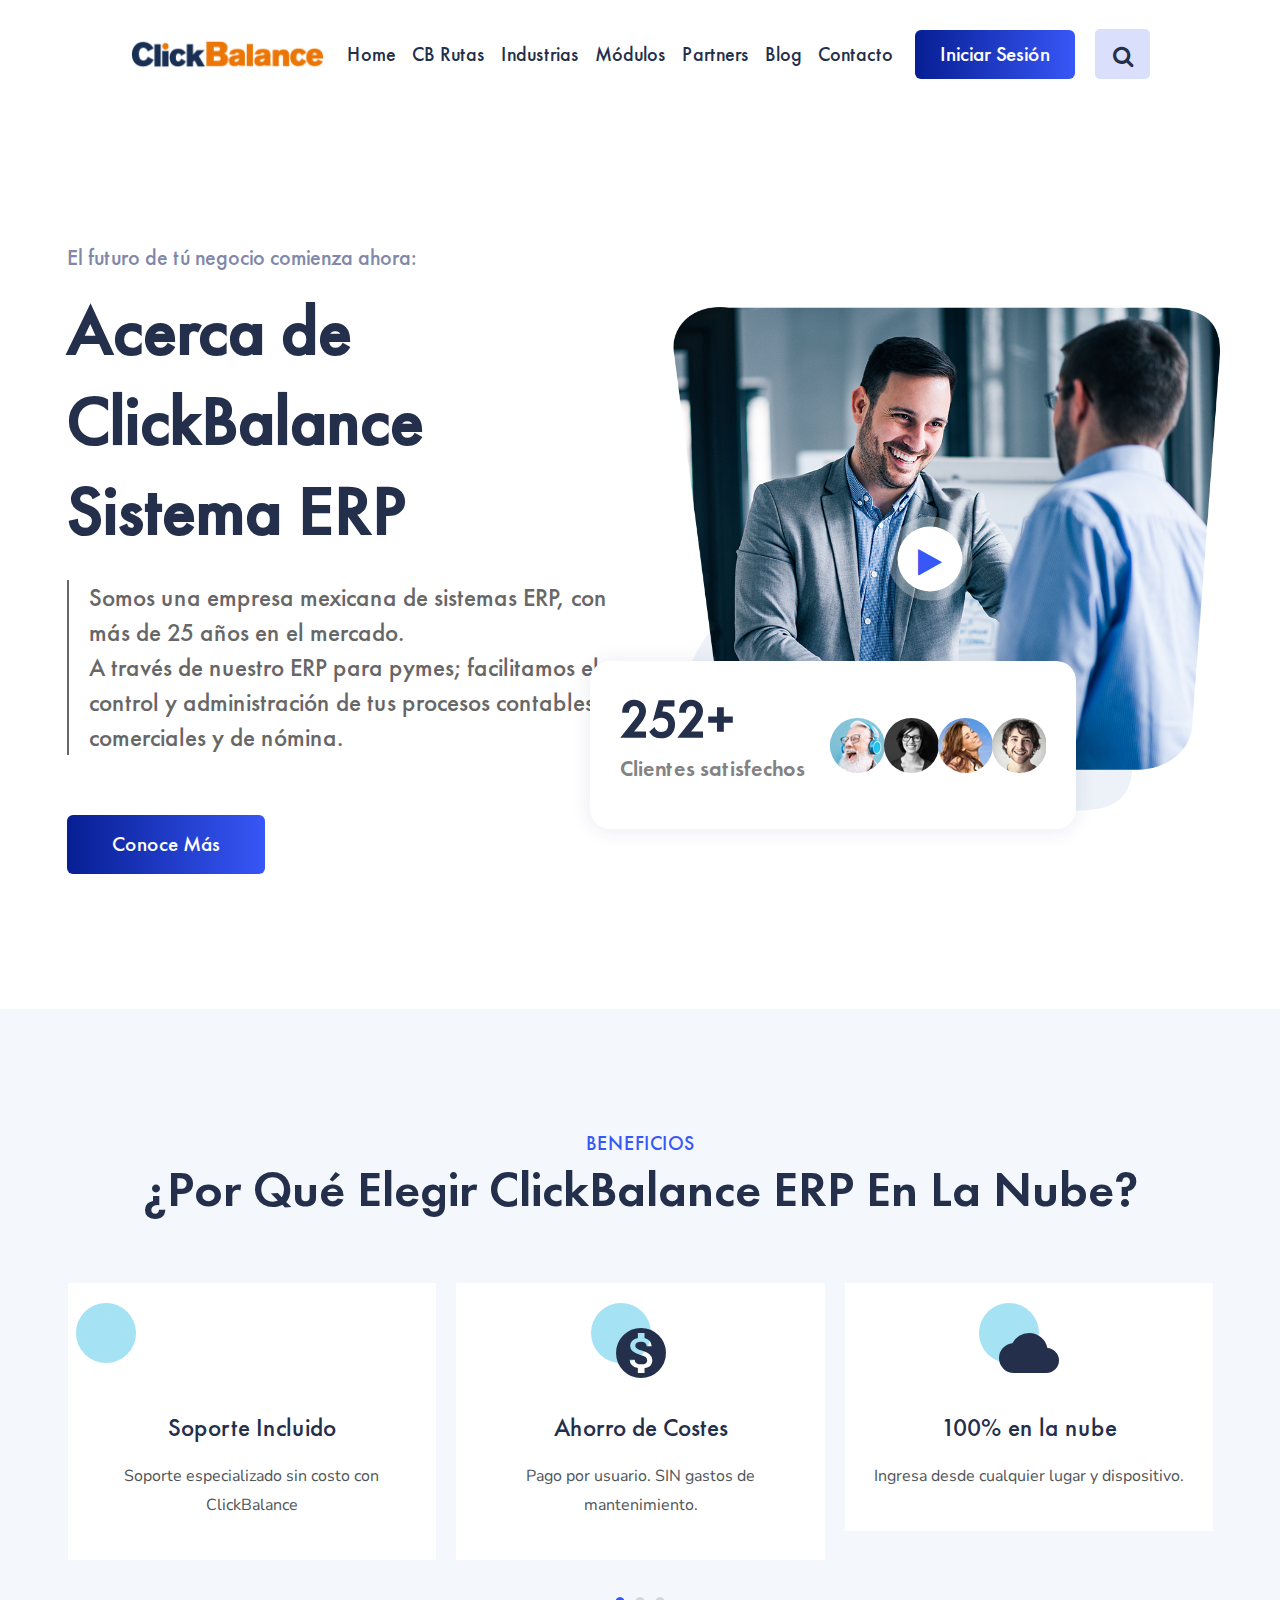
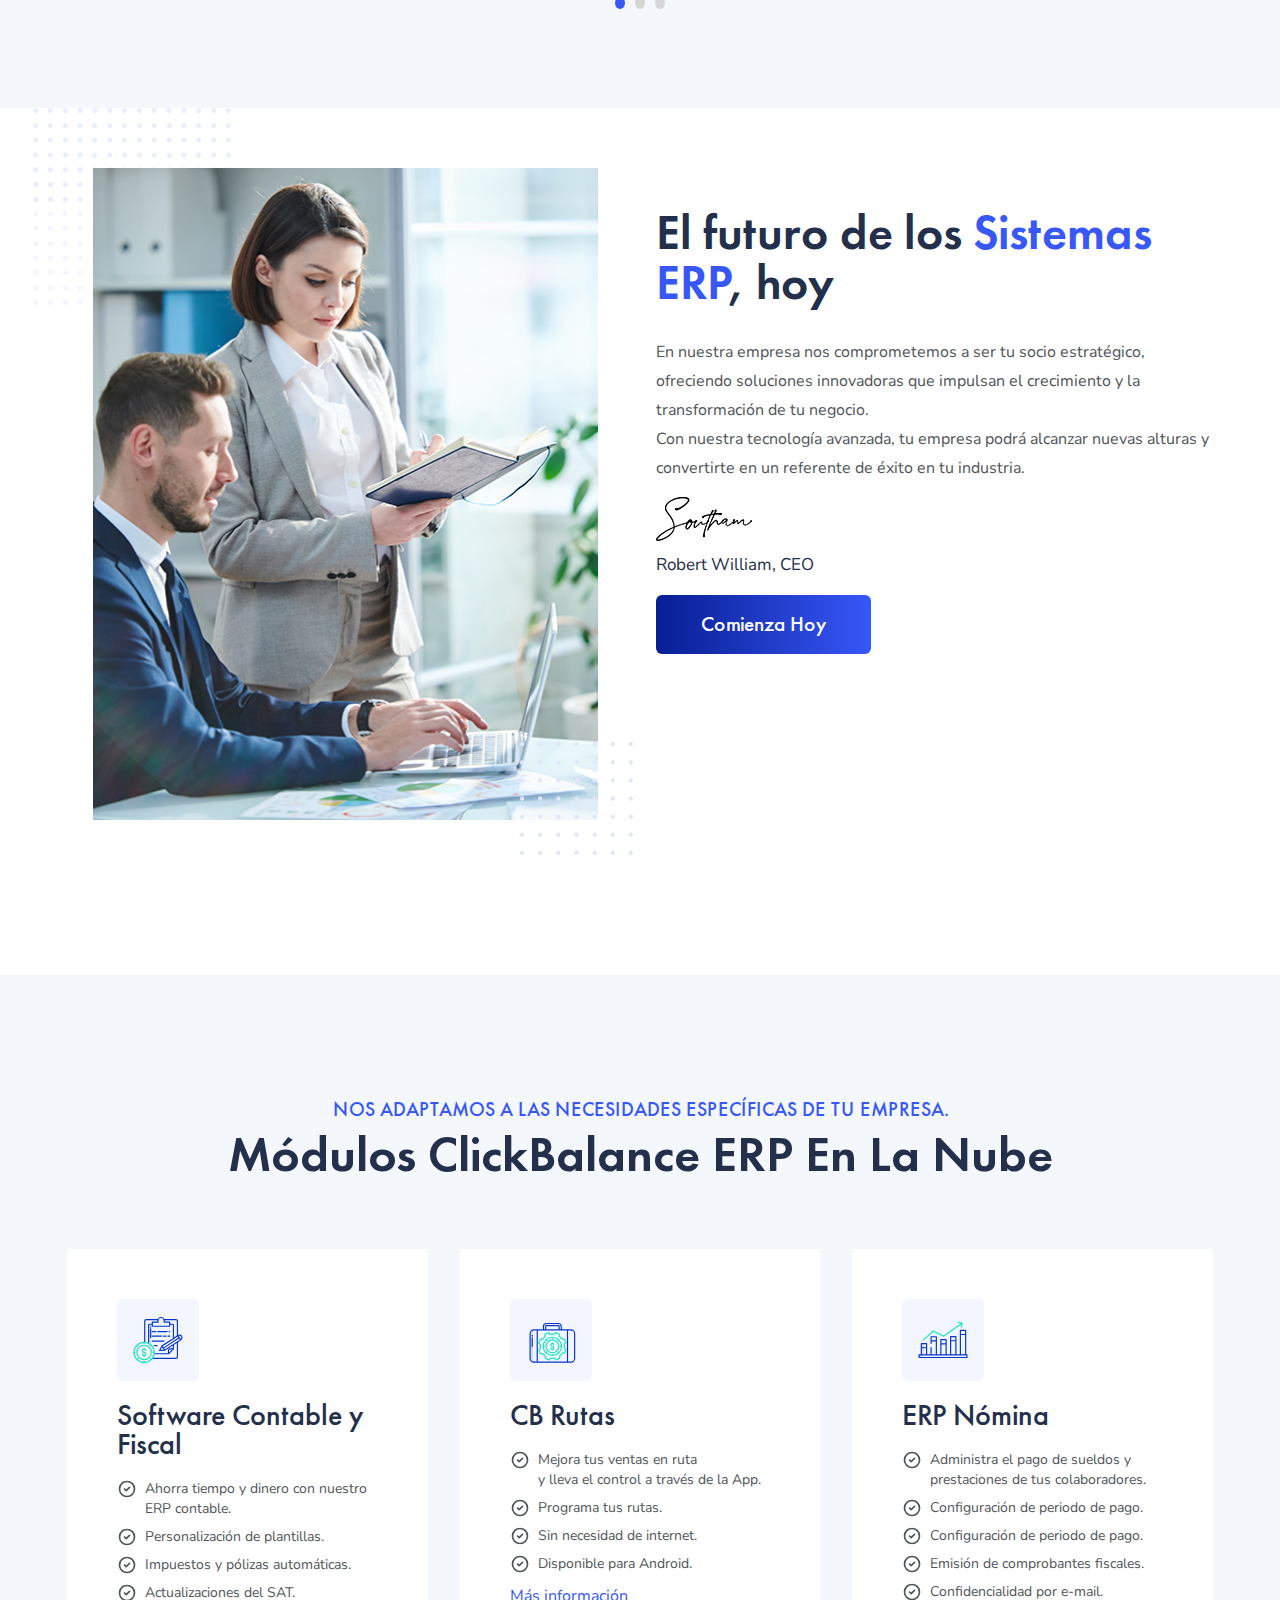
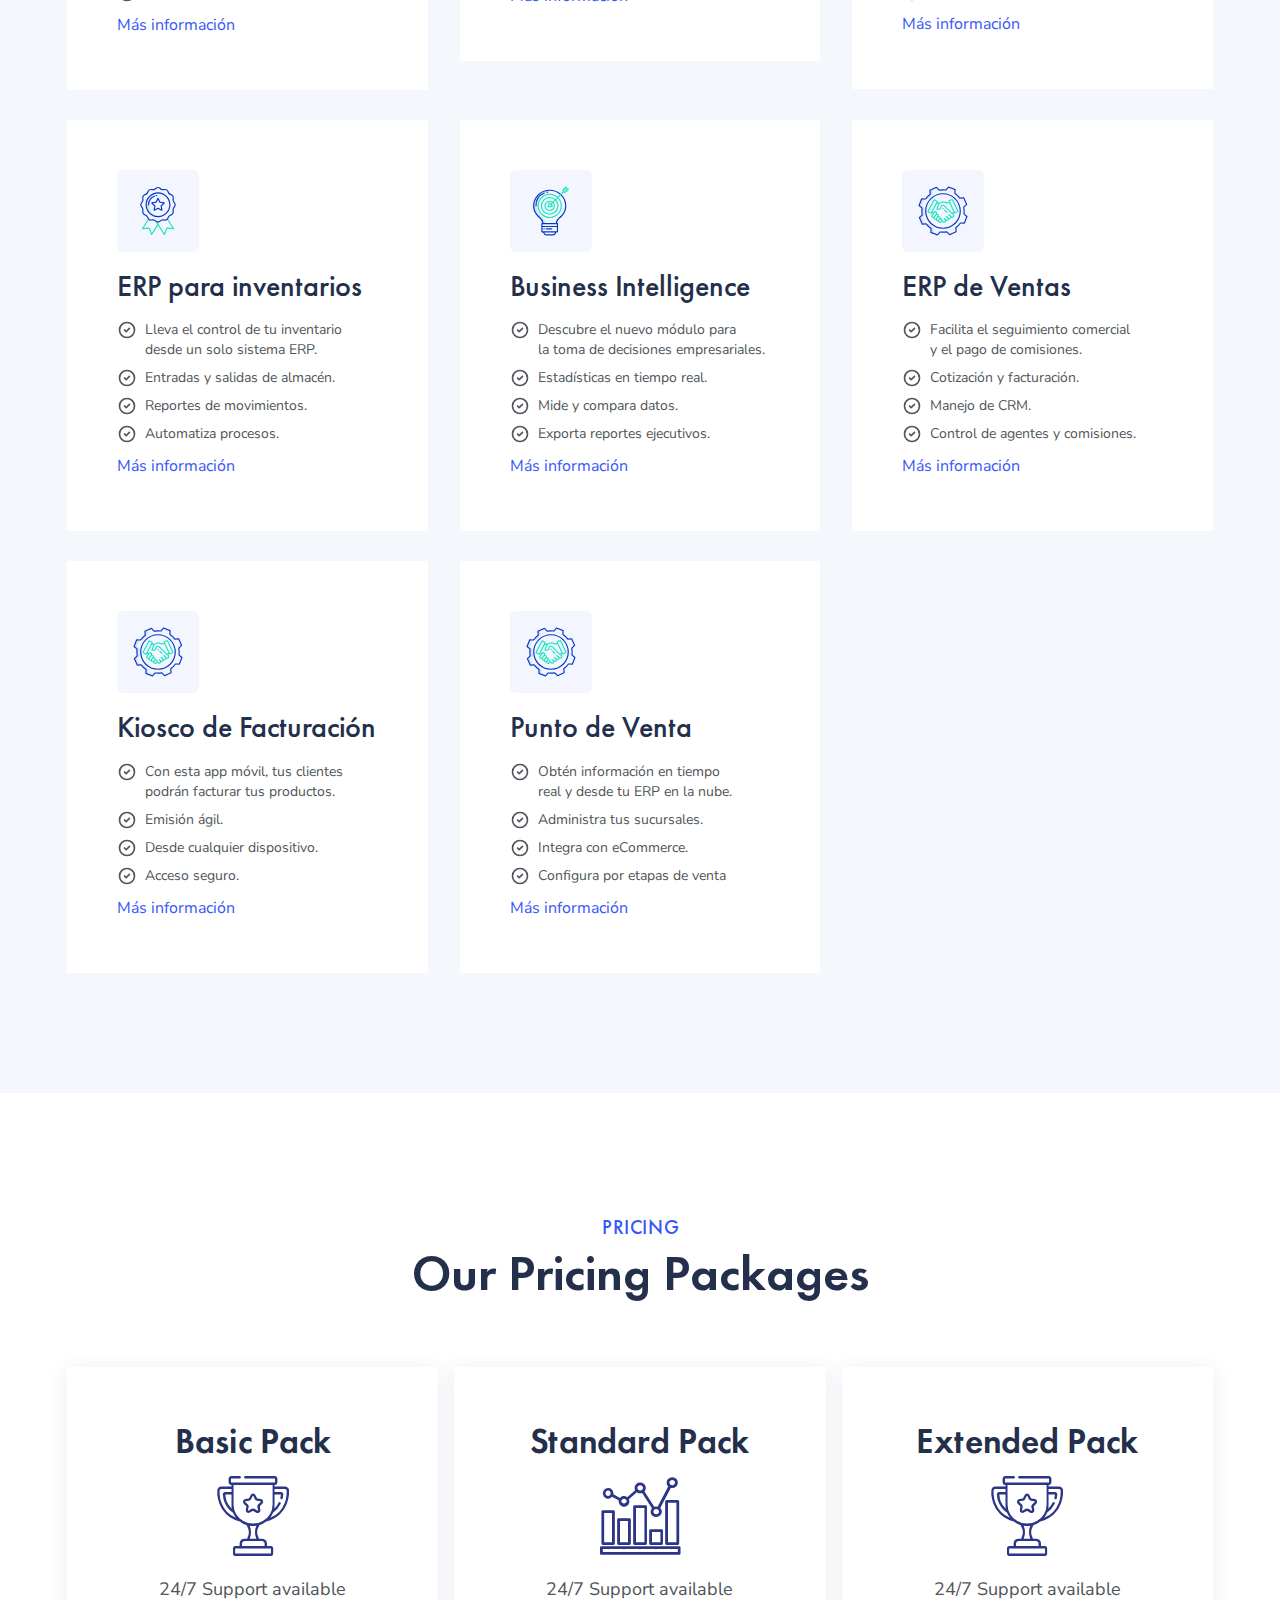
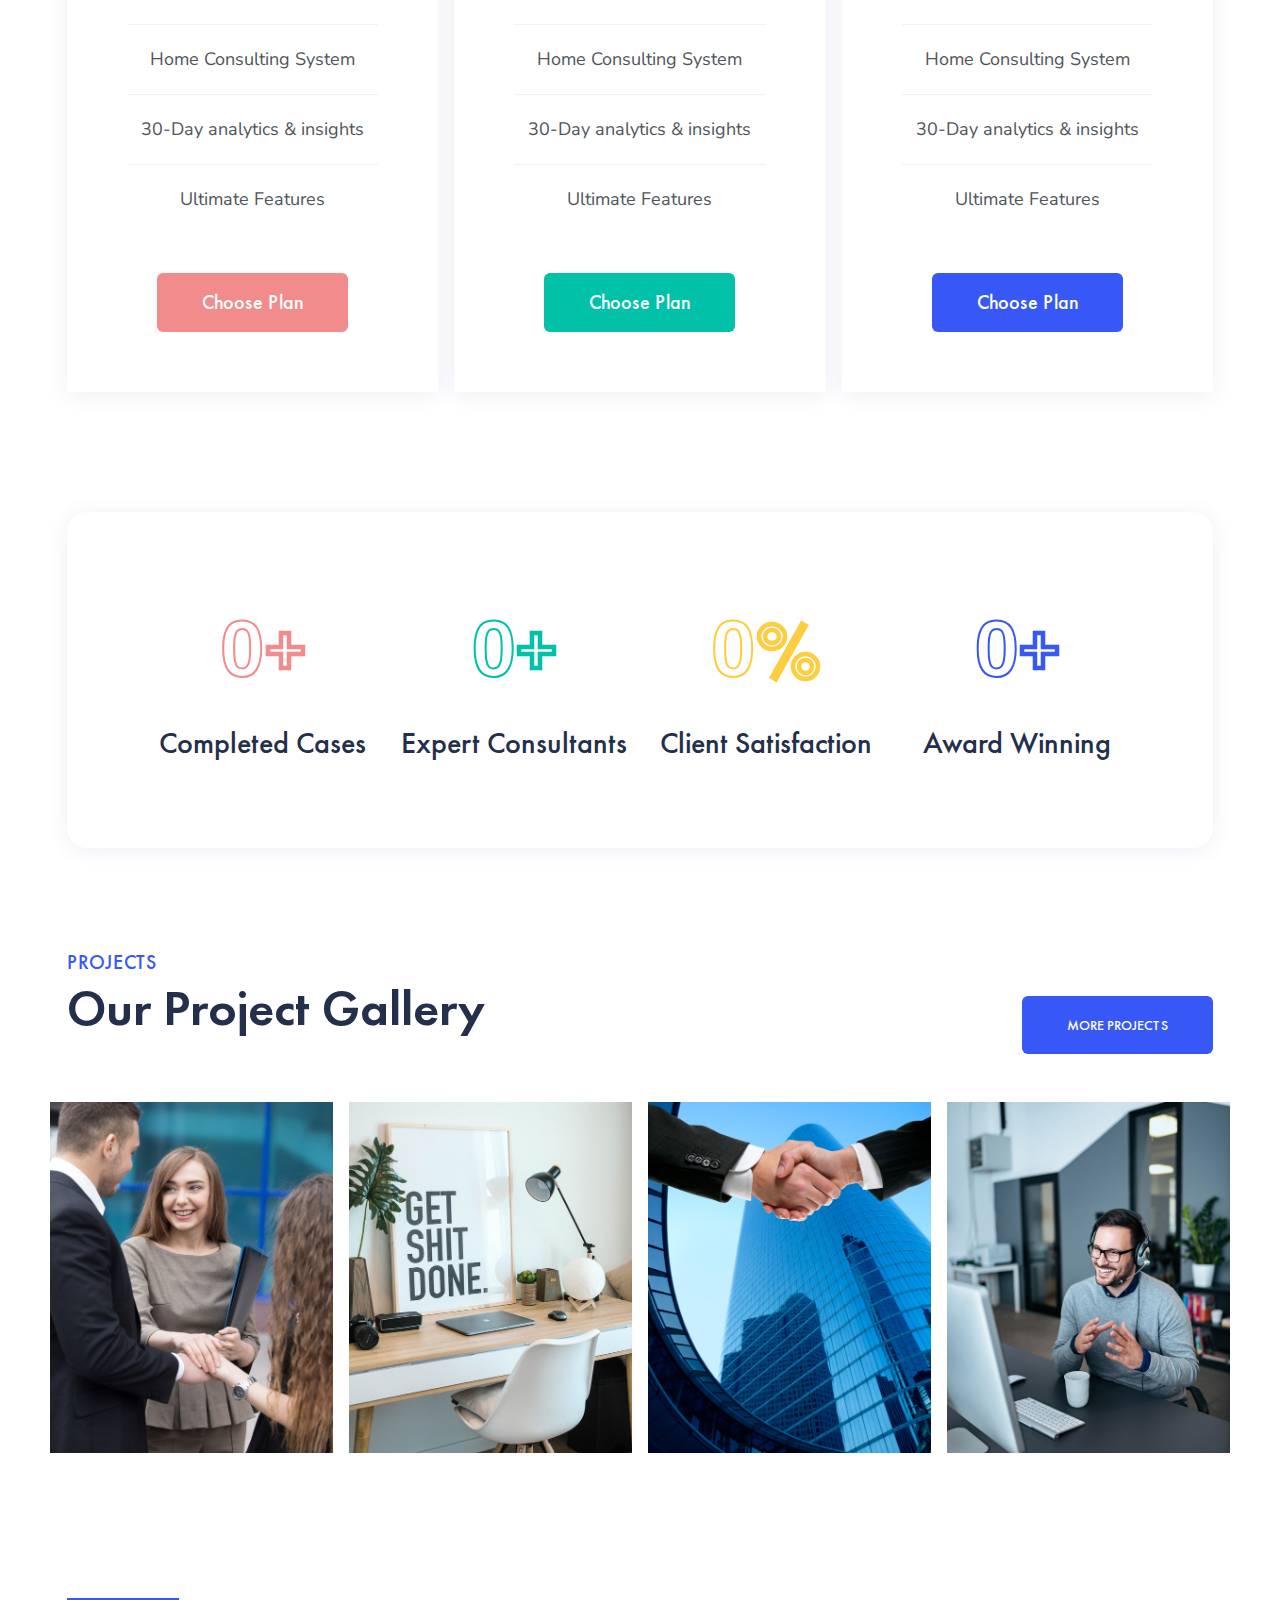
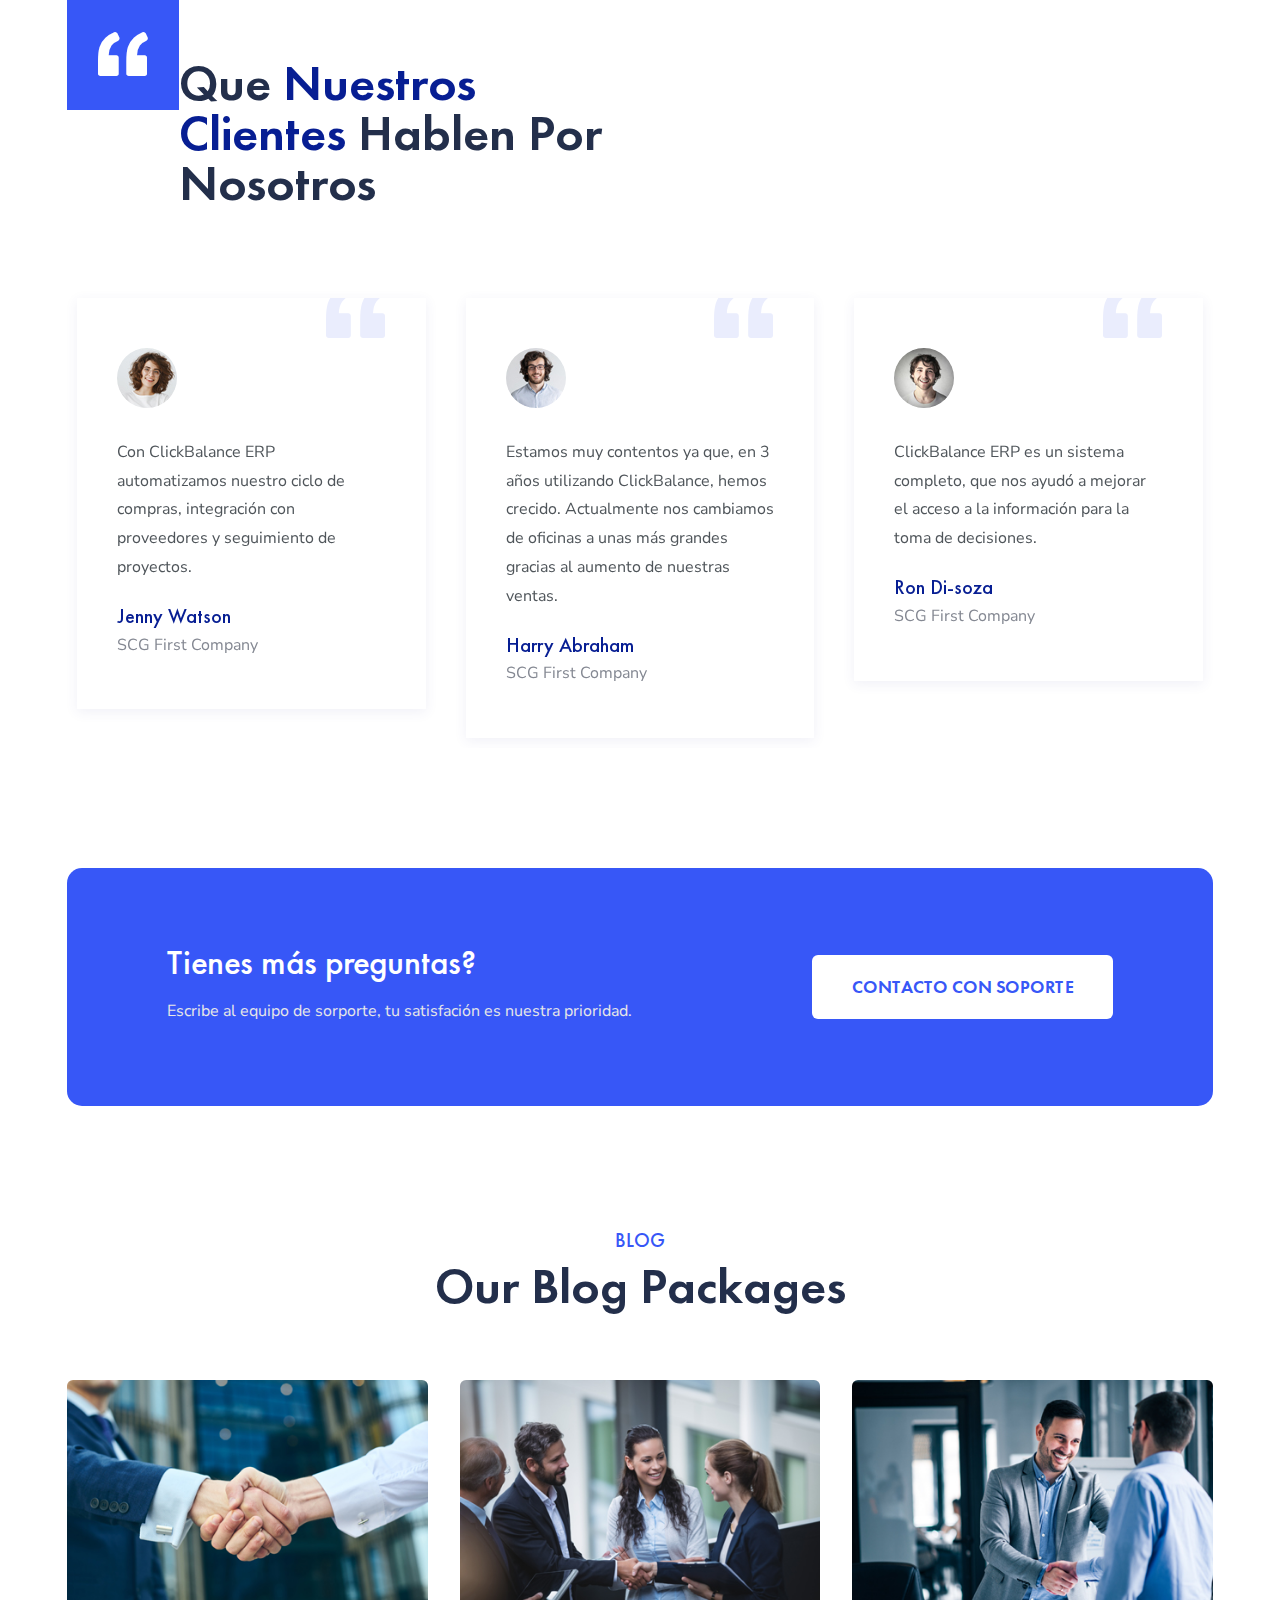
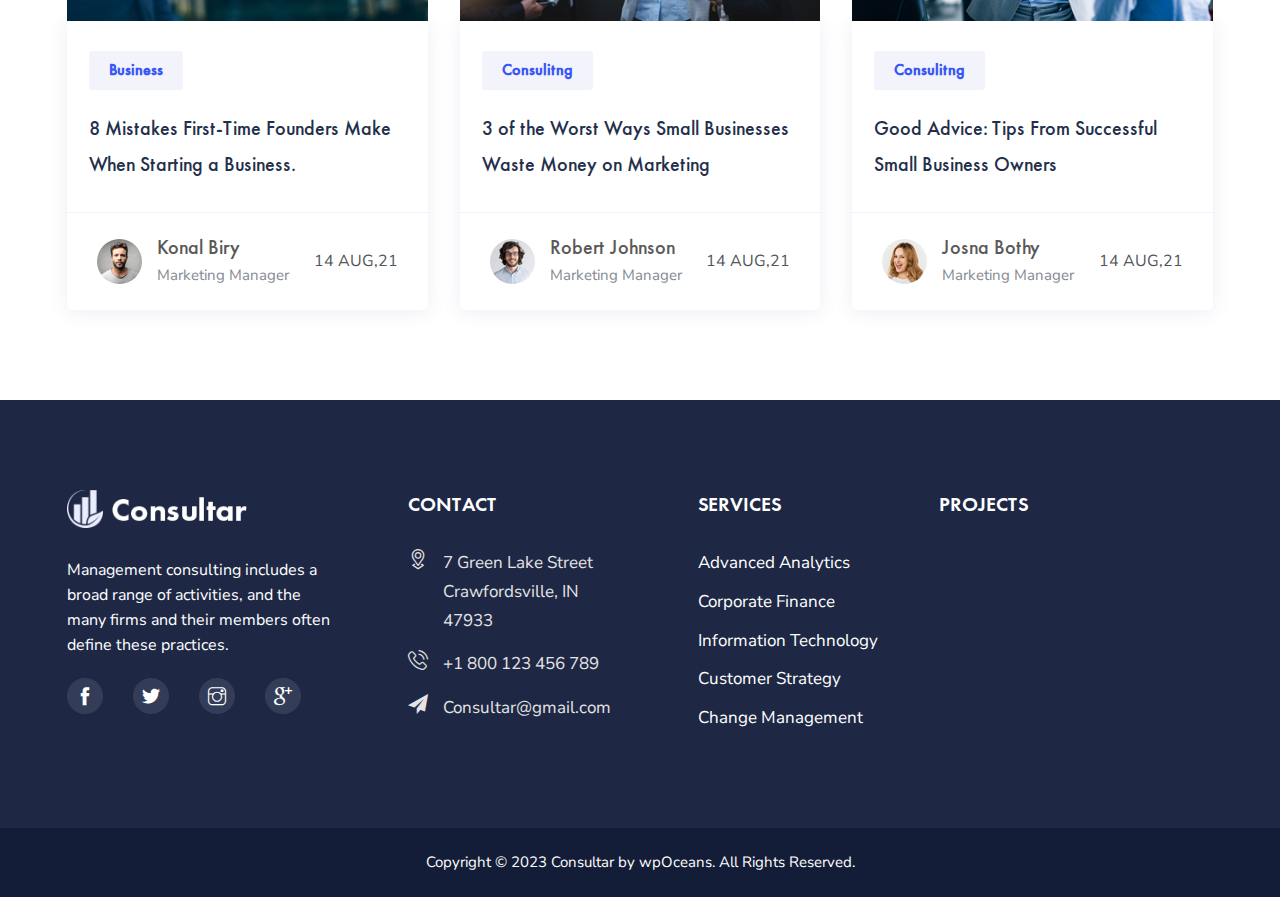
==== commit 6622592d: "add:pequeñas correciones" ====
--- a/Consultar - Business Consulting Services HTML5 Template/index.html
+++ b/Consultar - Business Consulting Services HTML5 Template/index.html
@@ -499,6 +499,7 @@
                                     </li>
                                 </ul>
                             </p>
+                            <a href="service-single.html" class="text-[#3757f7] hover:underline">Más información</a>
                         </div>
                     </div>
                     <!-- CB Rutas -->
